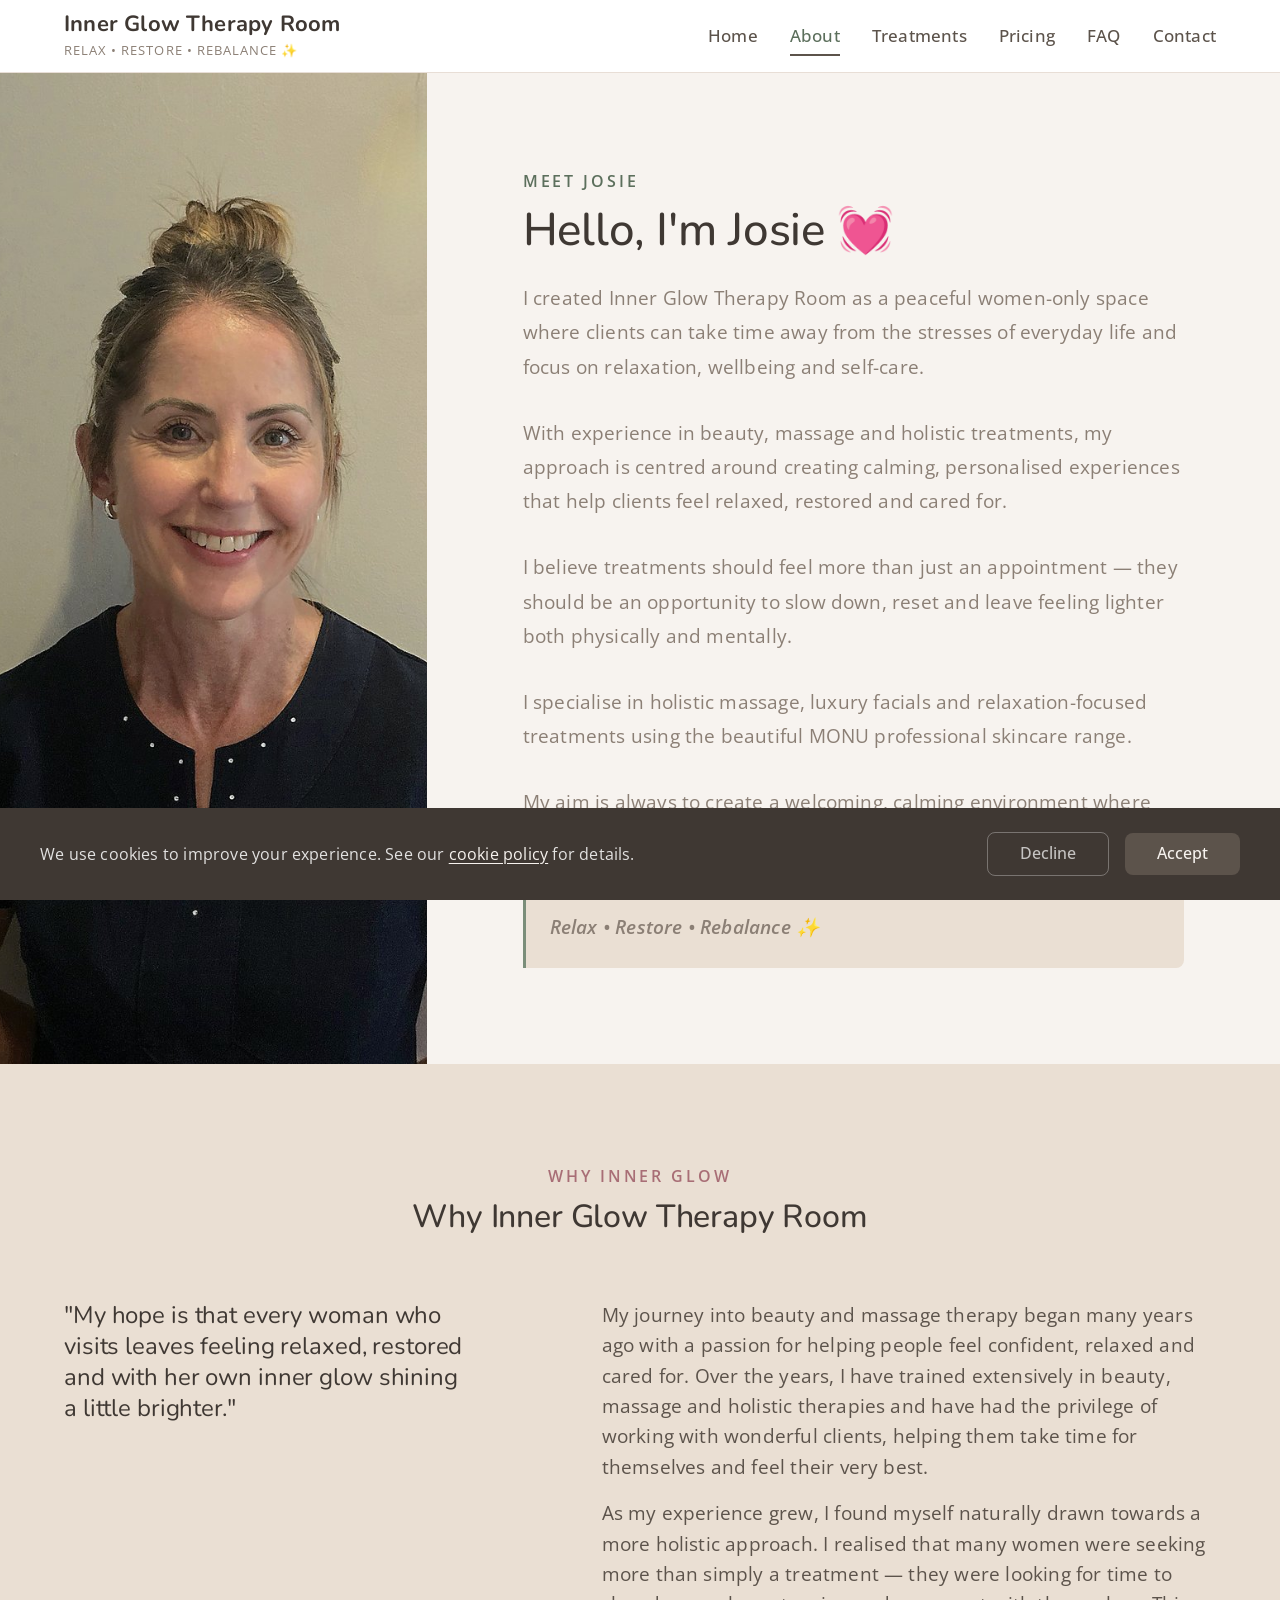
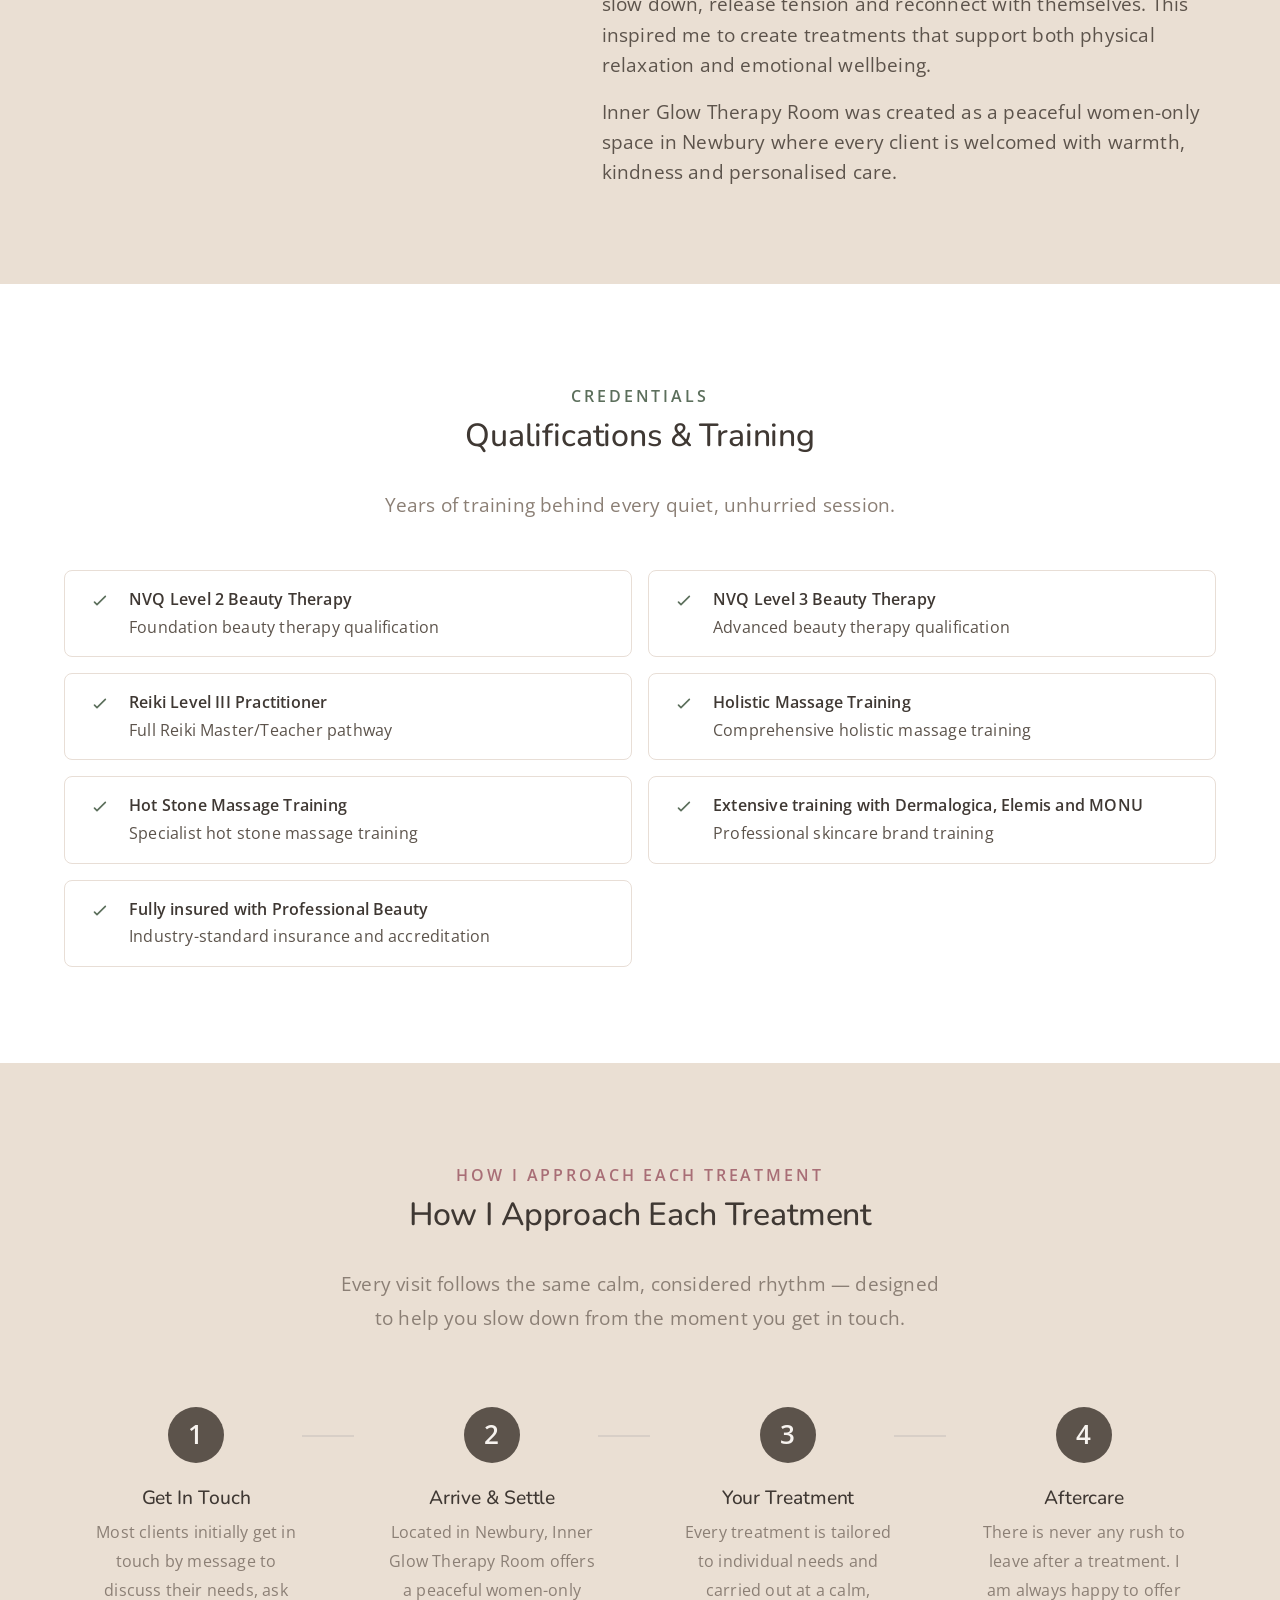
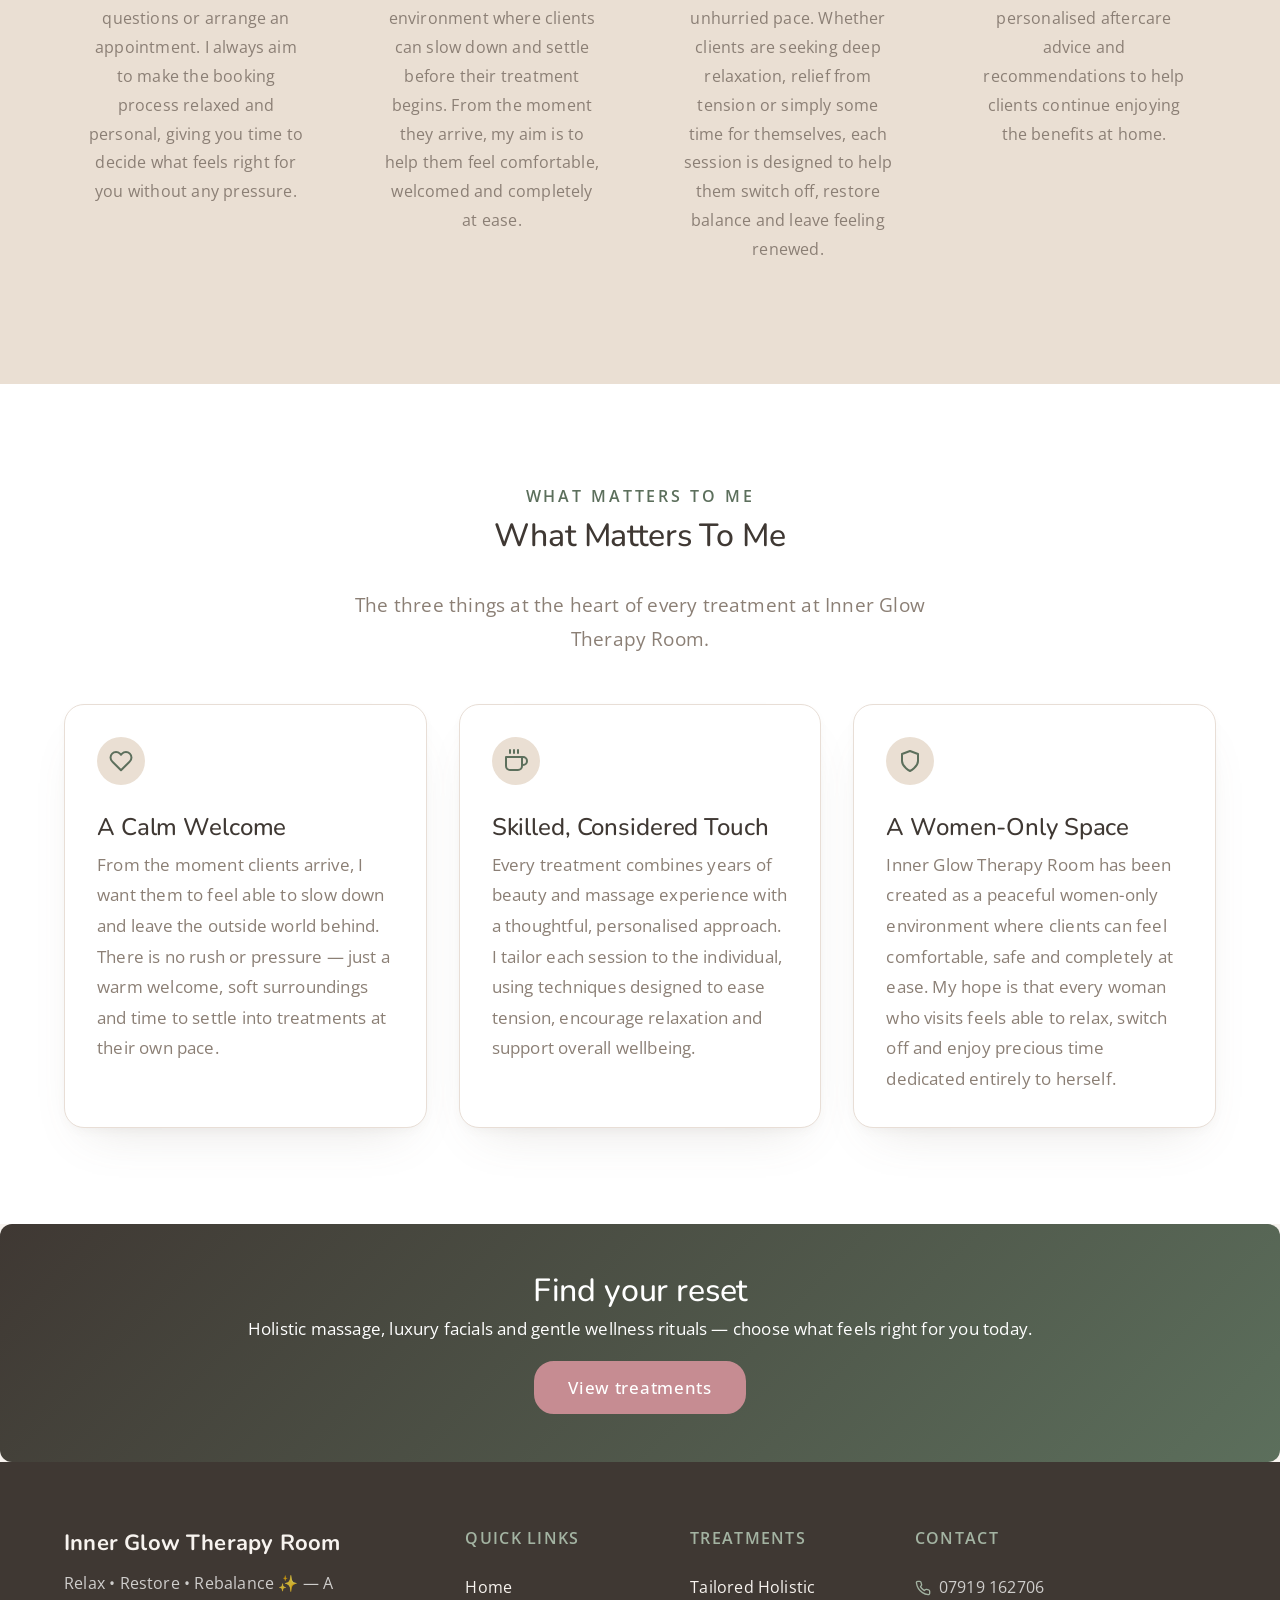
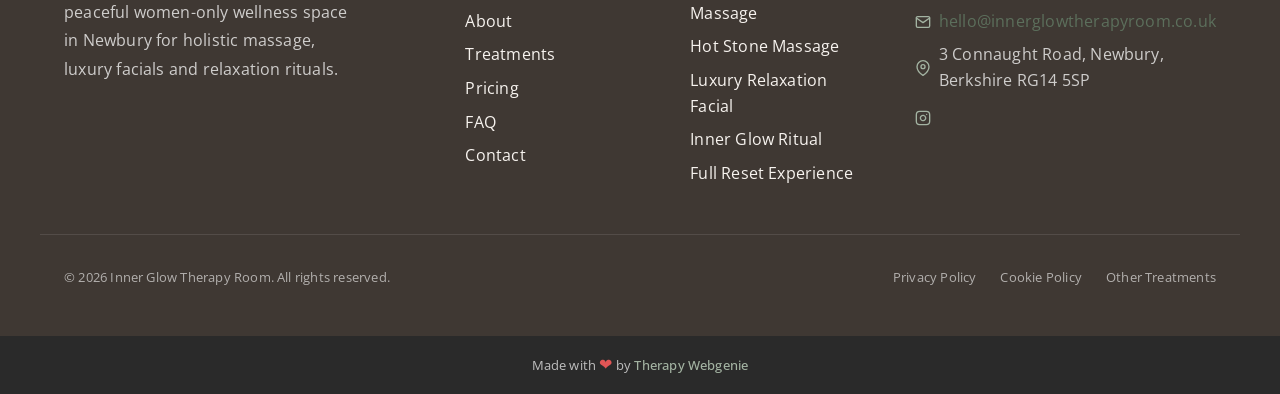
==== about.html @ 4a629b87 "Optimize SEO metadata for 6 page(s) via AI Site Editor" ====
<!DOCTYPE html>
<html lang="en">
<head>
  <meta charset="UTF-8">
  <meta name="viewport" content="width=device-width, initial-scale=1.0">
  <meta name="description" content="Meet Josie and discover how Inner Glow Therapy Room offers personalised holistic massage, luxury facials and wellness treatments in a peaceful women-only space.">
  <meta name="robots" content="max-image-preview:large">
  <meta name="author" content="Inner Glow Therapy Room">
  <title>About — Inner Glow Therapy Room, Newbury</title>
  <link rel="canonical" href="https://www.innerglowtherapyroom.co.uk/about.html">
  <meta property="og:type" content="website">
  <meta property="og:url" content="https://www.innerglowtherapyroom.co.uk/about.html">
  <meta property="og:title" content="About Inner Glow Therapy Room">
  <meta property="og:description" content="Meet Josie, founder of Inner Glow Therapy Room — a women-only wellness space in Newbury.">
  <meta property="og:image" content="https://www.innerglowtherapyroom.co.uk/images/about-portrait.jpg">
  <meta name="twitter:card" content="summary_large_image">
  <meta name="twitter:title" content="About Inner Glow Therapy Room">
  <meta name="twitter:description" content="Meet Josie, founder of Inner Glow Therapy Room — a women-only wellness space in Newbury.">
  <meta name="twitter:image" content="https://www.innerglowtherapyroom.co.uk/images/about-portrait.jpg">
  <link rel="preconnect" href="https://fonts.googleapis.com">
  <link rel="preconnect" href="https://fonts.gstatic.com" crossorigin>
  <link rel="icon" href="images/favicon.png" type="image/png" sizes="96x96">
  <link rel="apple-touch-icon" href="images/apple-touch-icon.png">
  <link rel="stylesheet" href="css/base.css?v=175">
  <link rel="stylesheet" href="css/components.css?v=175">
  <link rel="stylesheet" href="css/theme.css?v=175">
  <!-- PROFILE:schema -->
  <!-- /PROFILE:schema -->
  <script type="application/ld+json">
  {
    "@context": "https://schema.org",
    "@type": "WebPage",
    "url": "https://www.innerglowtherapyroom.co.uk/about.html",
    "primaryImageOfPage": {
      "@type": "ImageObject",
      "contentUrl": "https://www.innerglowtherapyroom.co.uk/images/about-portrait.jpg",
      "width": 896,
      "height": 1200,
      "caption": "Josie, Massage Therapist"
    },
    "mainEntity": {
      "@type": "Person",
      "name": "Josie",
      "jobTitle": "Massage Therapist",
      "image": "https://www.innerglowtherapyroom.co.uk/images/about-portrait.jpg",
      "worksFor": {
        "@type": "LocalBusiness",
        "name": "Inner Glow Therapy Room",
        "url": "https://www.innerglowtherapyroom.co.uk"
      }
    }
  }
  </script>
<!-- BEACON -->
<script>(function(){try{var u="https:\/\/editmy.site\/api\/hit\/13";var d=JSON.stringify({p:location.pathname,r:document.referrer});if(navigator.sendBeacon){navigator.sendBeacon(u,d);}else{fetch(u,{method:"POST",keepalive:true,body:d});}}catch(e){}})();</script>
<!-- /BEACON -->
</head>
<body>
  <a href="#main" class="skip-link">Skip to main content</a>
  <!-- SECTION: nav -->
  <nav class="nav" role="navigation" aria-label="Main navigation">
    <div class="container nav__inner">
      <a href="index.html" class="nav__brand">
        <!-- PROFILE:logo --><!-- /PROFILE:logo -->
        <span class="nav__name"><!-- PROFILE:site_title -->Inner Glow Therapy Room<!-- /PROFILE:site_title --></span>
        <span class="nav__title"><!-- PROFILE:site_slogan -->Relax • Restore • Rebalance ✨<!-- /PROFILE:site_slogan --></span>
      </a>
      <div class="nav__links">
        <a href="index.html" class="nav__link">Home</a>
        <a href="about.html" class="nav__link nav__link--active">About</a>
        <a href="treatments.html" class="nav__link">Treatments</a>
        <a href="pricing.html" class="nav__link">Pricing</a>
        <a href="faq.html" class="nav__link">FAQ</a>
        <a href="contact.html" class="nav__link">Contact</a>
      </div>
      <button class="nav__toggle" aria-label="Toggle menu" aria-expanded="false" aria-controls="mobile-menu">
        <span class="nav__toggle-bar"></span>
        <span class="nav__toggle-bar"></span>
        <span class="nav__toggle-bar"></span>
      </button>
    </div>
    <div class="nav__mobile" id="mobile-menu" role="menu">
      <a href="index.html" class="nav__link" role="menuitem">Home</a>
      <a href="about.html" class="nav__link nav__link--active" role="menuitem">About</a>
      <a href="treatments.html" class="nav__link" role="menuitem">Treatments</a>
      <a href="pricing.html" class="nav__link" role="menuitem">Pricing</a>
      <a href="faq.html" class="nav__link" role="menuitem">FAQ</a>
      <a href="contact.html" class="nav__link" role="menuitem">Contact</a>
    </div>
  </nav>
  <!-- /SECTION: nav -->
  <!-- Compact scroll header -->
  <div class="nav-scroll" aria-hidden="true">
    <div class="container nav-scroll__inner">
      <div class="nav-scroll__brand">
        <span class="nav-scroll__name"><!-- PROFILE:site_title -->Inner Glow Therapy Room<!-- /PROFILE:site_title --></span>
        <span class="nav-scroll__title"><!-- PROFILE:site_slogan -->Relax • Restore • Rebalance ✨<!-- /PROFILE:site_slogan --></span>
      </div>
      <div class="nav-scroll__right">
        <a href="tel:07919162706" class="nav-scroll__phone">
          <svg xmlns="http://www.w3.org/2000/svg" viewBox="0 0 24 24" fill="none" stroke="currentColor" stroke-width="2" stroke-linecap="round" stroke-linejoin="round"><path d="M22 16.92v3a2 2 0 0 1-2.18 2 19.79 19.79 0 0 1-8.63-3.07 19.5 19.5 0 0 1-6-6 19.79 19.79 0 0 1-3.07-8.67A2 2 0 0 1 4.11 2h3a2 2 0 0 1 2 1.72c.127.96.361 1.903.7 2.81a2 2 0 0 1-.45 2.11L8.09 9.91a16 16 0 0 0 6 6l1.27-1.27a2 2 0 0 1 2.11-.45c.907.339 1.85.573 2.81.7A2 2 0 0 1 22 16.92z"></path></svg>
          07919 162706
        </a>
        <a href="tel:07919162706" class="nav-scroll__phone-icon" aria-label="Call Inner Glow Therapy Room">
          <svg xmlns="http://www.w3.org/2000/svg" viewBox="0 0 24 24" fill="none" stroke="currentColor" stroke-width="2" stroke-linecap="round" stroke-linejoin="round"><path d="M22 16.92v3a2 2 0 0 1-2.18 2 19.79 19.79 0 0 1-8.63-3.07 19.5 19.5 0 0 1-6-6 19.79 19.79 0 0 1-3.07-8.67A2 2 0 0 1 4.11 2h3a2 2 0 0 1 2 1.72c.127.96.361 1.903.7 2.81a2 2 0 0 1-.45 2.11L8.09 9.91a16 16 0 0 0 6 6l1.27-1.27a2 2 0 0 1 2.11-.45c.907.339 1.85.573 2.81.7A2 2 0 0 1 22 16.92z"></path></svg>
        </a>
        <button class="nav-scroll__toggle" aria-label="Toggle menu">
          <span class="nav-scroll__toggle-bar"></span>
          <span class="nav-scroll__toggle-bar"></span>
          <span class="nav-scroll__toggle-bar"></span>
        </button>
      </div>
    </div>
  </div>
  <main id="main">
    <!-- SECTION: about-hero -->
    <section class="about-split-third">
      <div class="about-split-third__inner">
        <div class="about-split-third__image-wrap" style="background-image: url('images/about-portrait.jpg');" role="img" aria-label="Josie, founder of Inner Glow Therapy Room — Relax • Restore • Rebalance ✨">
        </div>
        <div class="about-split-third__text">
          <span class="section-label">Meet Josie</span>
          <h1>Hello, I'm Josie 💓</h1>
          <p>I created Inner Glow Therapy Room as a peaceful women-only space where clients can take time away from the stresses of everyday life and focus on relaxation, wellbeing and self-care.</p>
          <p>With experience in beauty, massage and holistic treatments, my approach is centred around creating calming, personalised experiences that help clients feel relaxed, restored and cared for.</p>
          <p>I believe treatments should feel more than just an appointment — they should be an opportunity to slow down, reset and leave feeling lighter both physically and mentally.</p>
          <p>I specialise in holistic massage, luxury facials and relaxation-focused treatments using the beautiful MONU professional skincare range.</p>
          <p>My aim is always to create a welcoming, calming environment where every client feels comfortable, relaxed and supported.</p>
          <p class="blockquote" style="font-style: italic;"><strong>Relax • Restore • Rebalance ✨</strong></p>
        </div>
      </div>
    </section>
    <!-- /SECTION: about-hero -->
    <!-- SECTION: my-journey — story-split component -->
    <section class="section section--alt">
      <div class="container">
        <div class="story-split">
          <div class="story-split__heading text-center">
            <span class="section-label">Why Inner Glow</span>
            <h2 style="margin-bottom: var(--space-3xl);">Why Inner Glow Therapy Room</h2>
          </div>
          <div class="story-split__body" style="gap: var(--space-5xl);">
            <div class="story-split__lead">
              <h3>"My hope is that every woman who visits leaves feeling relaxed, restored and with her own inner glow shining a little brighter."</h3>
            </div>
            <div class="story-split__text">
              <p>My journey into beauty and massage therapy began many years ago with a passion for helping people feel confident, relaxed and cared for. Over the years, I have trained extensively in beauty, massage and holistic therapies and have had the privilege of working with wonderful clients, helping them take time for themselves and feel their very best.</p>
              <p>As my experience grew, I found myself naturally drawn towards a more holistic approach. I realised that many women were seeking more than simply a treatment — they were looking for time to slow down, release tension and reconnect with themselves. This inspired me to create treatments that support both physical relaxation and emotional wellbeing.</p>
              <p>Inner Glow Therapy Room was created as a peaceful women-only space in Newbury where every client is welcomed with warmth, kindness and personalised care.</p>
            </div>
          </div>
        </div>
      </div>
    </section>
    <!-- /SECTION: my-journey -->
    <!-- SECTION: qualifications -->
    <section class="section">
      <div class="container">
        <div class="text-center">
          <span class="section-label">Credentials</span>
          <h2>Qualifications &amp; Training</h2>
          <p class="section-subtitle">Years of training behind every quiet, unhurried session.</p>
        </div>
        <div class="quals-list">
          <div class="quals-list__item">
            <div class="quals-list__icon">
              <svg xmlns="http://www.w3.org/2000/svg" viewBox="0 0 24 24" fill="none" stroke="currentColor" stroke-width="2" stroke-linecap="round" stroke-linejoin="round"><polyline points="22 4 12 14.01 9 11.01"></polyline></svg>
            </div>
            <div class="quals-list__text">
              <strong>NVQ Level 2 Beauty Therapy</strong>
              Foundation beauty therapy qualification
            </div>
          </div>
          <div class="quals-list__item">
            <div class="quals-list__icon">
              <svg xmlns="http://www.w3.org/2000/svg" viewBox="0 0 24 24" fill="none" stroke="currentColor" stroke-width="2" stroke-linecap="round" stroke-linejoin="round"><polyline points="22 4 12 14.01 9 11.01"></polyline></svg>
            </div>
            <div class="quals-list__text">
              <strong>NVQ Level 3 Beauty Therapy</strong>
              Advanced beauty therapy qualification
            </div>
          </div>
          <div class="quals-list__item">
            <div class="quals-list__icon">
              <svg xmlns="http://www.w3.org/2000/svg" viewBox="0 0 24 24" fill="none" stroke="currentColor" stroke-width="2" stroke-linecap="round" stroke-linejoin="round"><polyline points="22 4 12 14.01 9 11.01"></polyline></svg>
            </div>
            <div class="quals-list__text">
              <strong>Reiki Level III Practitioner</strong>
              Full Reiki Master/Teacher pathway
            </div>
          </div>
          <div class="quals-list__item">
            <div class="quals-list__icon">
              <svg xmlns="http://www.w3.org/2000/svg" viewBox="0 0 24 24" fill="none" stroke="currentColor" stroke-width="2" stroke-linecap="round" stroke-linejoin="round"><polyline points="22 4 12 14.01 9 11.01"></polyline></svg>
            </div>
            <div class="quals-list__text">
              <strong>Holistic Massage Training</strong>
              Comprehensive holistic massage training
            </div>
          </div>
          <div class="quals-list__item">
            <div class="quals-list__icon">
              <svg xmlns="http://www.w3.org/2000/svg" viewBox="0 0 24 24" fill="none" stroke="currentColor" stroke-width="2" stroke-linecap="round" stroke-linejoin="round"><polyline points="22 4 12 14.01 9 11.01"></polyline></svg>
            </div>
            <div class="quals-list__text">
              <strong>Hot Stone Massage Training</strong>
              Specialist hot stone massage training
            </div>
          </div>
          <div class="quals-list__item">
            <div class="quals-list__icon">
              <svg xmlns="http://www.w3.org/2000/svg" viewBox="0 0 24 24" fill="none" stroke="currentColor" stroke-width="2" stroke-linecap="round" stroke-linejoin="round"><polyline points="22 4 12 14.01 9 11.01"></polyline></svg>
            </div>
            <div class="quals-list__text">
              <strong>Extensive training with Dermalogica, Elemis and MONU</strong>
              Professional skincare brand training
            </div>
          </div>
          <div class="quals-list__item">
            <div class="quals-list__icon">
              <svg xmlns="http://www.w3.org/2000/svg" viewBox="0 0 24 24" fill="none" stroke="currentColor" stroke-width="2" stroke-linecap="round" stroke-linejoin="round"><polyline points="22 4 12 14.01 9 11.01"></polyline></svg>
            </div>
            <div class="quals-list__text">
              <strong>Fully insured with Professional Beauty</strong>
              Industry-standard insurance and accreditation
            </div>
          </div>
        </div>
      </div>
    </section>
    <!-- /SECTION: qualifications -->
    <!-- SECTION: approach -->
    <section class="section section--alt">
      <div class="container">
        <div class="text-center">
          <span class="section-label">How I Approach Each Treatment</span>
          <h2>How I Approach Each Treatment</h2>
          <p class="section-subtitle">Every visit follows the same calm, considered rhythm — designed to help you slow down from the moment you get in touch.</p>
        </div>
        <div class="steps steps--connected steps--4">
          <div class="step">
            <div class="step__number">1</div>
            <h3 class="step__title">Get In Touch</h3>
            <p class="step__text">Most clients initially get in touch by message to discuss their needs, ask questions or arrange an appointment. I always aim to make the booking process relaxed and personal, giving you time to decide what feels right for you without any pressure.</p>
          </div>
          <div class="step">
            <div class="step__number">2</div>
            <h3 class="step__title">Arrive &amp; Settle</h3>
            <p class="step__text">Located in Newbury, Inner Glow Therapy Room offers a peaceful women-only environment where clients can slow down and settle before their treatment begins. From the moment they arrive, my aim is to help them feel comfortable, welcomed and completely at ease.</p>
          </div>
          <div class="step">
            <div class="step__number">3</div>
            <h3 class="step__title">Your Treatment</h3>
            <p class="step__text">Every treatment is tailored to individual needs and carried out at a calm, unhurried pace. Whether clients are seeking deep relaxation, relief from tension or simply some time for themselves, each session is designed to help them switch off, restore balance and leave feeling renewed.</p>
          </div>
          <div class="step">
            <div class="step__number">4</div>
            <h3 class="step__title">Aftercare</h3>
            <p class="step__text">There is never any rush to leave after a treatment. I am always happy to offer personalised aftercare advice and recommendations to help clients continue enjoying the benefits at home.</p>
          </div>
        </div>
      </div>
    </section>
    <!-- /SECTION: approach -->
    <!-- SECTION: values -->
    <section class="section">
      <div class="container">
        <div class="text-center">
          <span class="section-label">What Matters To Me</span>
          <h2>What Matters To Me</h2>
          <p class="section-subtitle">The three things at the heart of every treatment at Inner Glow Therapy Room.</p>
        </div>
        <div class="grid grid--3">
          <div class="card">
            <div class="card__icon">
              <svg xmlns="http://www.w3.org/2000/svg" viewBox="0 0 24 24" fill="none" stroke="currentColor" stroke-width="2" stroke-linecap="round" stroke-linejoin="round"><path d="M20.84 4.61a5.5 5.5 0 0 0-7.78 0L12 5.67l-1.06-1.06a5.5 5.5 0 0 0-7.78 7.78l1.06 1.06L12 21.23l7.78-7.78 1.06-1.06a5.5 5.5 0 0 0 0-7.78z"></path></svg>
            </div>
            <h3 class="card__title">A Calm Welcome</h3>
            <p class="card__text">From the moment clients arrive, I want them to feel able to slow down and leave the outside world behind. There is no rush or pressure — just a warm welcome, soft surroundings and time to settle into treatments at their own pace.</p>
          </div>
          <div class="card">
            <div class="card__icon">
              <svg xmlns="http://www.w3.org/2000/svg" viewBox="0 0 24 24" fill="none" stroke="currentColor" stroke-width="2" stroke-linecap="round" stroke-linejoin="round"><path d="M18 8h1a4 4 0 0 1 0 8h-1"></path><path d="M2 8h16v9a4 4 0 0 1-4 4H6a4 4 0 0 1-4-4V8z"></path><line x1="6" y1="1" x2="6" y2="4"></line><line x1="10" y1="1" x2="10" y2="4"></line><line x1="14" y1="1" x2="14" y2="4"></line></svg>
            </div>
            <h3 class="card__title">Skilled, Considered Touch</h3>
            <p class="card__text">Every treatment combines years of beauty and massage experience with a thoughtful, personalised approach. I tailor each session to the individual, using techniques designed to ease tension, encourage relaxation and support overall wellbeing.</p>
          </div>
          <div class="card">
            <div class="card__icon">
              <svg xmlns="http://www.w3.org/2000/svg" viewBox="0 0 24 24" fill="none" stroke="currentColor" stroke-width="2" stroke-linecap="round" stroke-linejoin="round"><path d="M12 22s8-4 8-10V5l-8-3-8 3v7c0 6 8 10 8 10z"></path></svg>
            </div>
            <h3 class="card__title">A Women-Only Space</h3>
            <p class="card__text">Inner Glow Therapy Room has been created as a peaceful women-only environment where clients can feel comfortable, safe and completely at ease. My hope is that every woman who visits feels able to relax, switch off and enjoy precious time dedicated entirely to herself.</p>
          </div>
        </div>
      </div>
    </section>
    <!-- /SECTION: values -->
    <!-- SECTION: cta -->
    <section class="section section--alt cta-inline cta-inline--dark">
      <div class="container text-center">
        <h2>Find your reset</h2>
        <p>Holistic massage, luxury facials and gentle wellness rituals — choose what feels right for you today.</p>
        <a href="treatments.html" class="btn btn--accent">View treatments</a>
      </div>
    </section>
    <!-- /SECTION: cta -->
  </main>
  <!-- SECTION: footer -->
  <footer class="footer">
    <div class="container footer__inner">
      <div class="footer__brand">
        <p class="footer__brand-name">Inner Glow Therapy Room</p>
        <p class="footer__brand-text">Relax • Restore • Rebalance ✨ — A peaceful women-only wellness space in Newbury for holistic massage, luxury facials and relaxation rituals.</p>
      </div>
      <div class="footer__col">
        <p class="footer__heading">Quick Links</p>
        <div class="footer__links">
          <a href="index.html" class="footer__link">Home</a>
          <a href="about.html" class="footer__link">About</a>
          <a href="treatments.html" class="footer__link">Treatments</a>
          <a href="pricing.html" class="footer__link">Pricing</a>
          <a href="faq.html" class="footer__link">FAQ</a>
          <a href="contact.html" class="footer__link">Contact</a>
        </div>
      </div>
      <div class="footer__col">
        <p class="footer__heading">Treatments</p>
        <div class="footer__links">
          <a href="treatments.html#service-massage" class="footer__link">Tailored Holistic Massage</a>
          <a href="treatments.html#service-massage" class="footer__link">Hot Stone Massage</a>
          <a href="treatments.html#service-facials" class="footer__link">Luxury Relaxation Facial</a>
          <a href="treatments.html#service-wellness" class="footer__link">Inner Glow Ritual</a>
          <a href="treatments.html#service-wellness" class="footer__link">Full Reset Experience</a>
        </div>
      </div>
      <div class="footer__col">
        <p class="footer__heading">Contact</p>
        <div class="footer__contact-item">
          <svg xmlns="http://www.w3.org/2000/svg" viewBox="0 0 24 24" fill="none" stroke="currentColor" stroke-width="2" stroke-linecap="round" stroke-linejoin="round"><path d="M22 16.92v3a2 2 0 0 1-2.18 2 19.79 19.79 0 0 1-8.63-3.07 19.5 19.5 0 0 1-6-6 19.79 19.79 0 0 1-3.07-8.67A2 2 0 0 1 4.11 2h3a2 2 0 0 1 2 1.72 12.84 12.84 0 0 0 .7 2.81 2 2 0 0 1-.45 2.11L8.09 9.91a16 16 0 0 0 6 6l1.27-1.27a2 2 0 0 1 2.11-.45 12.84 12.84 0 0 0 2.81.7A2 2 0 0 1 22 16.92z"></path></svg>
          <span>07919 162706</span>
        </div>
        <div class="footer__contact-item">
          <svg xmlns="http://www.w3.org/2000/svg" viewBox="0 0 24 24" fill="none" stroke="currentColor" stroke-width="2" stroke-linecap="round" stroke-linejoin="round"><path d="M4 4h16c1.1 0 2 .9 2 2v12c0 1.1-.9 2-2 2H4c-1.1 0-2-.9-2-2V6c0-1.1.9-2 2-2z"></path><polyline points="22,6 12,13 2,6"></polyline></svg>
          <a href="mailto:hello@innerglowtherapyroom.co.uk">hello@innerglowtherapyroom.co.uk</a>
        </div>
        <div class="footer__contact-item">
          <svg xmlns="http://www.w3.org/2000/svg" viewBox="0 0 24 24" fill="none" stroke="currentColor" stroke-width="2" stroke-linecap="round" stroke-linejoin="round"><path d="M21 10c0 7-9 13-9 13s-9-6-9-13a9 9 0 0 1 18 0z"></path><circle cx="12" cy="10" r="3"></circle></svg>
          <span>3 Connaught Road, Newbury, Berkshire RG14 5SP</span>
        </div>
        <div class="footer__contact-item" style="margin-top: var(--space-md);">
          <a href="https://www.instagram.com/innerglowtherapyroom" target="_blank" rel="noopener" aria-label="Inner Glow Therapy Room on Instagram" style="display:inline-flex;">
            <svg xmlns="http://www.w3.org/2000/svg" width="22" height="22" viewBox="0 0 24 24" fill="none" stroke="currentColor" stroke-width="2" stroke-linecap="round" stroke-linejoin="round"><rect x="2" y="2" width="20" height="20" rx="5" ry="5"></rect><path d="M16 11.37A4 4 0 1 1 12.63 8 4 4 0 0 1 16 11.37z"></path><line x1="17.5" y1="6.5" x2="17.51" y2="6.5"></line></svg>
          </a>
        </div>
      </div>
    </div>
    <div class="container footer__bottom">
      <p class="footer__copyright">&copy; <script>document.write(new Date().getFullYear())</script> Inner Glow Therapy Room. All rights reserved.</p>
      <div class="footer__legal">
        <a href="privacy.html">Privacy Policy</a>
        <a href="cookies-policy.html">Cookie Policy</a>
        <a href="other-treatments.html">Other Treatments</a>
      </div>
    </div>
  </footer>
  <!-- /SECTION: footer -->
  <div class="site-credit">
    <p>Made with <span class="site-credit__heart" aria-label="love">&#10084;</span> by <a href="https://www.therapywebgenie.com" target="_blank" rel="noopener">Therapy Webgenie</a></p>
  </div>
  <div class="cookie-banner" role="dialog" aria-label="Cookie consent">
    <div class="cookie-banner__inner">
      <p class="cookie-banner__text">We use cookies to improve your experience. See our <a href="cookies-policy.html">cookie policy</a> for details.</p>
      <div class="cookie-banner__buttons"><button class="cookie-banner__accept">Accept</button><button class="cookie-banner__decline">Decline</button></div>
    </div>
  </div>
  <button class="back-to-top" aria-label="Back to top">
    <svg xmlns="http://www.w3.org/2000/svg" viewBox="0 0 24 24" fill="none" stroke="currentColor" stroke-width="2" stroke-linecap="round" stroke-linejoin="round"><polyline points="18 15 12 9 6 15"></polyline></svg>
  </button>
  <script src="js/main.js"></script>
</body>
</html>
---- css/base.css ----
/* =============================================
   BASE STYLES
   Reset, Custom Properties, Typography, Layout
   Theme colours & fonts are in theme.css
   ============================================= */

/* --- Custom Properties (non-theme) --- */
:root {
  --text-xs: 0.8125rem;
  --text-sm: 1rem;
  --text-base: 1.0625rem;
  --text-md: 1.1875rem;
  --text-lg: 1.375rem;
  --text-xl: 1.625rem;
  --text-2xl: 2rem;
  --text-3xl: 2.375rem;
  --text-4xl: 3rem;

  /* Heading sizes (overridable per font pairing in theme.css) */
  --text-h1: var(--text-3xl);          /* mobile: 38px */
  --text-h1-desktop: var(--text-4xl);  /* desktop: 48px */
  --text-h2: var(--text-2xl);          /* mobile: 32px */
  --text-h2-desktop: var(--text-3xl);  /* desktop: 38px */
  --text-h3: var(--text-xl);           /* mobile: 26px */
  --text-h3-desktop: 1.75rem;          /* desktop: 28px */

  --font-weight-normal: 400;
  --font-weight-medium: 500;
  --font-weight-semibold: 600;
  --font-weight-bold: 700;

  --line-height-tight: 1.2;
  --line-height-normal: 1.6;
  --line-height-relaxed: 1.8;

  /* Spacing */
  --space-xs: 0.25rem;
  --space-sm: 0.5rem;
  --space-md: 1rem;
  --space-lg: 1.5rem;
  --space-xl: 2rem;
  --space-2xl: 3rem;
  --space-3xl: 4rem;
  --space-4xl: 6rem;
  --space-5xl: 8rem;

  /* Layout */
  --container-max: 1200px;
  --container-narrow: 800px;
  --container-wide: 1400px;

  /* Border Radius */
  --radius-sm: 4px;
  --radius-md: 8px;
  --radius-lg: 12px;
  --radius-xl: 20px;
  --radius-full: 9999px;

  /* Shadows */
  --shadow-sm: 0 1px 3px rgba(0, 0, 0, 0.06);
  --shadow-md: 0 4px 12px rgba(0, 0, 0, 0.08);
  --shadow-lg: 0 8px 30px rgba(0, 0, 0, 0.1);
  --shadow-xl: 0 12px 40px rgba(0, 0, 0, 0.12);

  /* Transitions */
  --transition-fast: 150ms ease;
  --transition-base: 250ms ease;
  --transition-normal: 300ms ease;
  --transition-slow: 400ms ease;

  /* === v1.5 Aesthetic dials ===
     Per-site theme.css overrides these to flip a site's visual aesthetic
     (sharp / soft / brutalist / luxe / editorial). Defaults preserve the
     current "soft modern" look so existing sites are unchanged.
     Pills always read --aesthetic-radius-pill (fixed 999px) so they
     stay pill-shaped regardless of the dial. */
  --aesthetic-radius:        14px;
  --aesthetic-radius-pill:   999px;
  --aesthetic-shadow-card:   0 1px 3px rgba(0, 0, 0, 0.04), 0 4px 16px rgba(0, 0, 0, 0.06);
  --aesthetic-border-width:  1px;
}

/* --- Reset --- */
*,
*::before,
*::after {
  box-sizing: border-box;
  margin: 0;
  padding: 0;
}

html {
  font-size: 100%;
  scroll-behavior: smooth;
  -webkit-text-size-adjust: 100%;
}

body {
  font-family: var(--font-body);
  font-size: var(--text-md);
  font-weight: var(--font-weight-normal);
  line-height: var(--line-height-normal);
  color: var(--color-text);
  background-color: var(--color-bg);
  -webkit-font-smoothing: antialiased;
  -moz-osx-font-smoothing: grayscale;
}

img,
picture,
video {
  display: block;
  max-width: 100%;
  height: auto;
}

svg {
  display: block;
}

input,
button,
textarea,
select {
  font: inherit;
  color: inherit;
}

button {
  cursor: pointer;
  border: none;
  background: none;
}

a {
  color: inherit;
  text-decoration: none;
}

ul,
ol {
  list-style: none;
}

h1, h2, h3, h4, h5, h6 {
  font-family: var(--font-heading);
  color: var(--color-text-heading);
  line-height: var(--line-height-tight);
  font-weight: var(--font-weight-bold);
  margin-bottom: var(--space-md);
}

/* --- Typography --- */
h1 {
  font-size: var(--text-h1);
}

h2 {
  font-size: var(--text-h2);
  margin-bottom: var(--space-xl);
}

h3 {
  font-size: var(--text-h3);
}

h4 {
  font-size: var(--text-lg);
}

h5 {
  font-size: var(--text-md);
}

h6 {
  font-size: var(--text-base);
}

p {
  margin-bottom: var(--space-md);
}

p:last-child:not(.section-subtitle) {
  margin-bottom: 0;
}

strong {
  font-weight: var(--font-weight-semibold);
}

/* --- Layout Utilities --- */
.container {
  width: 100%;
  max-width: var(--container-max);
  margin-left: auto;
  margin-right: auto;
  padding-left: var(--space-lg);
  padding-right: var(--space-lg);
}

.container--narrow {
  max-width: var(--container-narrow);
}

.section {
  padding-top: var(--space-3xl);
  padding-bottom: var(--space-3xl);
}

.section--alt {
  background-color: var(--color-bg-alt);
}

/* Icons inside alt sections: swap bg-alt → surface so they remain visible */
.section--alt .card__icon,
.section--alt .icon-box__icon,
.section--alt .contact-info__icon,
.section--alt .service-detail__icon {
  background-color: var(--color-surface);
}

.section--dark {
  background-color: var(--color-bg-dark);
  color: var(--color-text-inverse);
}

.section--dark h2,
.section--dark h3,
.section--dark h4 {
  color: var(--color-text-inverse);
}

/* Grid */
.grid {
  display: grid;
  gap: var(--space-xl);
}

.grid--2 {
  grid-template-columns: 1fr;
}

.grid--3 {
  grid-template-columns: 1fr;
}

/* --- Buttons --- */
.btn {
  display: inline-flex;
  align-items: center;
  justify-content: center;
  gap: var(--space-sm);
  padding: var(--space-md) var(--space-xl);
  font-family: var(--font-body);
  font-size: var(--text-base);
  font-weight: var(--font-weight-medium);
  line-height: 1;
  border-radius: var(--aesthetic-radius);
  transition: all var(--transition-base);
  text-decoration: none;
  border: calc(var(--aesthetic-border-width) + 1px) solid transparent;
  white-space: nowrap;
}

.btn svg {
  width: 1em;
  height: 1em;
  flex-shrink: 0;
}

.btn--primary {
  background-color: var(--color-primary);
  color: var(--color-text-inverse);
  border-color: var(--color-primary);
}

.btn--primary:hover {
  background-color: var(--color-primary-dark);
  border-color: var(--color-primary-dark);
}

.btn--secondary {
  background-color: transparent;
  color: var(--color-primary);
  border-color: var(--color-primary);
}

.btn--secondary:hover {
  background-color: var(--color-primary);
  color: var(--color-text-inverse);
}

.btn--accent {
  background-color: var(--color-secondary);
  color: var(--color-text-inverse);
  border-color: var(--color-secondary);
}

.btn--accent:hover {
  background-color: var(--color-secondary-dark);
  border-color: var(--color-secondary-dark);
}

.btn--block {
  width: 100%;
}

/* --- Links --- */
.link {
  color: var(--color-primary);
  text-decoration: underline;
  text-underline-offset: 3px;
  transition: color var(--transition-fast);
}

.link:hover {
  color: var(--color-primary-dark);
}

/* --- Text Utilities --- */
.text-center {
  text-align: center;
}

.text-center h2 {
  margin-bottom: var(--space-xl);
}

.text-balance {
  text-wrap: balance;
}

.section-subtitle {
  font-size: var(--text-md);
  color: var(--color-text-light);
  max-width: 600px;
  margin-bottom: var(--space-2xl);
  line-height: var(--line-height-relaxed);
}

.text-center .section-subtitle {
  margin-left: auto;
  margin-right: auto;
}

.section-footer {
  margin-top: var(--space-2xl);
}

.section-label {
  display: inline-block;
  font-family: var(--font-body);
  font-size: var(--text-sm);
  font-weight: var(--font-weight-semibold);
  text-transform: uppercase;
  letter-spacing: 0.1em;
  color: var(--color-secondary-dark);
  margin-bottom: var(--space-sm);
}
/* v1.4 — pill variant: dark-navy bg, white text, compact (matches hero label) */
.section-label--pill {
  background-color: var(--color-secondary);
  color: var(--color-text-inverse);
  font-size: 0.65rem;
  font-weight: 700;
  letter-spacing: 0.12em;
  padding: 5px 13px;
  border-radius: 5px;
  margin-bottom: 14px;
}
.section-label--pill-accent { background-color: var(--color-accent); color: var(--color-text-inverse); }
.section-label--pill-primary { background-color: var(--color-primary); color: var(--color-text-inverse); }

/* --- Responsive Typography --- */
@media (min-width: 768px) {
  h1 {
    font-size: var(--text-h1-desktop);
  }

  h2 {
    font-size: var(--text-h2-desktop);
  }

  h3 {
    font-size: var(--text-h3-desktop);
  }

  .section {
    padding-top: var(--space-4xl);
    padding-bottom: var(--space-4xl);
  }
}

/* --- Responsive Grid --- */
@media (min-width: 768px) {
  .grid--2 {
    grid-template-columns: repeat(2, 1fr);
  }

  .grid--3 {
    grid-template-columns: repeat(2, 1fr);
  }
}

@media (min-width: 1024px) {
  .grid--3 {
    grid-template-columns: repeat(3, 1fr);
  }
}

/* --- Screen Reader Only --- */
.sr-only {
  position: absolute;
  width: 1px;
  height: 1px;
  padding: 0;
  margin: -1px;
  overflow: hidden;
  clip: rect(0, 0, 0, 0);
  white-space: nowrap;
  border-width: 0;
}
---- css/components.css ----
/* =============================================
   COMPONENT STYLES
   Nav, Hero, Cards, Testimonials, Forms, Footer
   ============================================= */

/* --- Skip Link --- */
.skip-link {
  position: absolute;
  top: -100%;
  left: var(--space-md);
  padding: var(--space-sm) var(--space-md);
  background: var(--color-primary);
  color: var(--color-text-inverse);
  border-radius: var(--radius-md);
  z-index: 1000;
  font-size: var(--text-sm);
}

.skip-link:focus {
  top: var(--space-sm);
}

/* =============================================
   NAVIGATION
   ============================================= */
.nav {
  position: relative;
  z-index: 100;
  background-color: var(--color-surface);
  border-bottom: 1px solid var(--color-border-light);
  transition: box-shadow var(--transition-base);
}

.nav--scrolled {
  box-shadow: var(--shadow-md);
}

.nav__inner {
  display: flex;
  align-items: center;
  justify-content: space-between;
  height: 72px;
  position: relative;
  z-index: 2;
}

.nav__brand {
  display: flex;
  flex-direction: column;
  gap: 2px;
}

.nav__logo {
  max-height: 70px;
  width: auto;
  object-fit: contain;
}

/* Logo beside title — add .nav__brand--inline to .nav__brand */
.nav__brand--inline {
  flex-direction: row;
  align-items: center;
  gap: var(--space-sm);
}

.nav__brand--inline .nav__brand-text {
  display: flex;
  flex-direction: column;
  gap: 2px;
}

.nav__name {
  font-family: var(--font-heading);
  font-size: var(--text-lg);
  font-weight: var(--font-weight-bold);
  color: var(--color-text-heading);
  line-height: 1.2;
}

.nav__title {
  font-size: var(--text-xs);
  color: var(--color-text-light);
  text-transform: uppercase;
  letter-spacing: 0.08em;
}

.nav__links {
  display: none;
  gap: var(--space-xl);
  align-items: center;
}

.nav__link {
  font-size: var(--text-base);
  font-weight: var(--font-weight-medium);
  color: var(--color-text);
  transition: color var(--transition-fast);
  position: relative;
  padding: var(--space-xs) 0;
  white-space: nowrap;
}

.nav__link::after {
  content: '';
  position: absolute;
  bottom: -2px;
  left: 0;
  width: 0;
  height: 2px;
  background-color: var(--color-primary);
  transition: width var(--transition-base);
}

.nav__link:hover,
.nav__link--active {
  color: var(--color-primary);
}

.nav__link:hover::after,
.nav__link--active::after {
  width: 100%;
}

.nav__cta {
  font-size: var(--text-sm);
  padding: var(--space-sm) var(--space-lg);
  font-weight: 600;
}

/* Mobile Menu Toggle */
.nav__toggle {
  display: flex;
  flex-direction: column;
  gap: 5px;
  padding: var(--space-sm);
  z-index: 110;
}

.nav__toggle-bar {
  display: block;
  width: 24px;
  height: 2px;
  background-color: var(--color-text);
  border-radius: 2px;
  transition: all var(--transition-base);
  transform-origin: center;
}

.nav__toggle--open .nav__toggle-bar {
  background-color: var(--color-text-heading) !important;
}

.nav__toggle--open .nav__toggle-bar:nth-child(1) {
  transform: translateY(7px) rotate(45deg);
}

.nav__toggle--open .nav__toggle-bar:nth-child(2) {
  opacity: 0;
}

.nav__toggle--open .nav__toggle-bar:nth-child(3) {
  transform: translateY(-7px) rotate(-45deg);
}

/* Mobile Menu Overlay — slide in from right, full viewport coverage */
.nav__mobile {
  display: flex;
  position: fixed;
  inset: 0;
  background-color: var(--color-surface);
  z-index: 1;
  padding: calc(72px + var(--space-xl)) var(--space-lg) var(--space-xl);
  flex-direction: column;
  gap: var(--space-lg);
  overflow-y: auto;
  transform: translateX(100%);
  opacity: 0;
  visibility: hidden;
  transition: transform 0.35s cubic-bezier(0.4, 0, 0.2, 1),
              opacity 0.35s ease,
              visibility 0.35s;
}

/* When opened from the compact scroll header */
.nav__mobile--from-scroll {
  padding-top: calc(56px + var(--space-sm));
  z-index: 201;
}

.nav__mobile--open {
  transform: translateX(0);
  opacity: 1;
  visibility: visible;
}

.nav__mobile .nav__link,
.nav__mobile .btn {
  opacity: 0;
  transform: translateX(20px);
  transition: opacity 0.3s ease, transform 0.3s ease;
}

.nav__mobile--open .nav__link,
.nav__mobile--open .btn {
  opacity: 1;
  transform: translateX(0);
}

.nav__mobile--open > *:nth-child(1) { transition-delay: 0.05s; }
.nav__mobile--open > *:nth-child(2) { transition-delay: 0.1s; }
.nav__mobile--open > *:nth-child(3) { transition-delay: 0.15s; }
.nav__mobile--open > *:nth-child(4) { transition-delay: 0.2s; }
.nav__mobile--open > *:nth-child(5) { transition-delay: 0.25s; }
.nav__mobile--open > *:nth-child(6) { transition-delay: 0.3s; }
.nav__mobile--open > *:nth-child(7) { transition-delay: 0.35s; }

.nav__mobile .nav__link {
  font-size: var(--text-lg);
  padding: var(--space-sm) 0;
  border-bottom: 1px solid var(--color-border-light);
}

.nav__mobile .nav__link::after {
  display: none;
}

.nav__mobile .btn {
  margin-top: var(--space-md);
  text-align: center;
}

/* Two CTA buttons side by side in mobile menu */
.nav__mobile-ctas {
  display: flex;
  gap: var(--space-sm);
  margin-top: var(--space-md);
}

.nav__mobile-ctas .btn {
  flex: 1;
  text-align: center;
  margin-top: 0;
  padding: var(--space-sm);
}

/* WhatsApp button */
.btn--whatsapp {
  background-color: #2d7d52;
  border-color: #2d7d52;
  color: #ffffff;
}

.btn--whatsapp:hover {
  background-color: #246642;
  border-color: #246642;
  color: #ffffff;
}

@media (min-width: 1100px) {
  .nav__links {
    display: flex;
  }

  .nav__toggle {
    display: none;
  }
}

/* --- Nav Dropdowns (Desktop) --- */
.nav__dropdown {
  position: relative;
}

.nav__link--has-children {
  display: inline-flex;
  align-items: center;
  gap: 4px;
  background: none;
  border: none;
  cursor: pointer;
  font-family: inherit;
  font-size: inherit;
  font-weight: inherit;
  color: inherit;
  padding: 0;
}

.nav__chevron {
  width: 12px;
  height: 12px;
  transition: transform var(--transition-fast);
  flex-shrink: 0;
}

.nav__dropdown:hover .nav__chevron,
.nav__link--has-children[aria-expanded="true"] ~ .nav__dropdown-menu + .nav__chevron,
.nav__link--has-children[aria-expanded="true"] .nav__chevron {
  transform: rotate(180deg);
}

.nav__dropdown-trigger {
  display: inline-flex;
  align-items: center;
  gap: 4px;
  background: none;
  border: none;
  cursor: pointer;
  font-family: inherit;
  font-size: inherit;
  font-weight: inherit;
  color: inherit;
  padding: 0;
}

.nav__dropdown-trigger .nav__chevron {
  width: 12px;
  height: 12px;
  transition: transform var(--transition-fast);
  flex-shrink: 0;
}

.nav__dropdown:hover .nav__dropdown-trigger .nav__chevron {
  transform: rotate(180deg);
}

.nav__dropdown-menu {
  position: absolute;
  top: 100%;
  left: 50%;
  transform: translateX(-50%);
  min-width: 240px;
  background: var(--color-surface);
  border: 1px solid var(--color-border-light);
  border-radius: var(--radius-md, 8px);
  box-shadow: var(--shadow-lg);
  padding: var(--space-sm) 0;
  opacity: 0;
  visibility: hidden;
  transition: opacity var(--transition-fast), visibility var(--transition-fast);
  z-index: 110;
  margin-top: var(--space-xs);
}

.nav__dropdown:hover .nav__dropdown-menu {
  opacity: 1;
  visibility: visible;
}

.nav__dropdown-link,
.nav__dropdown-menu .nav__link--child {
  display: block;
  padding: var(--space-sm) var(--space-lg);
  font-size: var(--text-sm);
  color: var(--color-text);
  transition: background var(--transition-fast), color var(--transition-fast);
  white-space: nowrap;
  text-decoration: none;
}

.nav__dropdown-link:hover,
.nav__dropdown-menu .nav__link--child:hover {
  background: var(--color-bg);
  color: var(--color-primary);
}

.nav__dropdown-link--active {
  color: var(--color-primary);
  font-weight: 600;
}

/* --- Nav Mobile Sub-menus (Accordion) --- */
.nav__mobile-group {
  display: flex;
  flex-direction: column;
}

.nav__mobile-parent {
  display: flex;
  align-items: center;
  justify-content: space-between;
}

.nav__mobile-parent > .nav__link {
  flex: 1;
  cursor: default;
}

.nav__mobile-expand {
  padding: var(--space-sm);
  background: none;
  border: none;
  cursor: pointer;
  color: var(--color-text-light);
  transition: transform var(--transition-fast);
  display: flex;
  align-items: center;
}

.nav__mobile-expand[aria-expanded="true"] .nav__chevron {
  transform: rotate(180deg);
}

.nav__mobile-children {
  display: flex;
  flex-direction: column;
  padding-left: var(--space-lg);
}

.nav__mobile-children[hidden] {
  display: none;
}

.nav__link--child {
  font-size: var(--text-base);
  color: var(--color-text-light);
  padding: var(--space-xs) 0;
  border-bottom: 1px solid var(--color-border-light);
}

.nav__link--child:hover {
  color: var(--color-primary);
}

.nav__link--child::after {
  display: none;
}

/* =============================================
   NAVIGATION: TWO-TIER VARIANT
   Top bar (brand + contact info) + bottom bar (nav links)
   ============================================= */
.nav--two-tier {
  position: relative;
  z-index: 100;
  background-color: var(--color-surface);
  border-bottom: 1px solid var(--color-border-light);
  transition: box-shadow var(--transition-base);
  padding: 20px 0;
}

.nav--two-tier.nav--scrolled {
  box-shadow: var(--shadow-md);
}

/* --- Top bar: brand left, contact info right --- */
.nav__top {
  display: flex;
  align-items: center;
  justify-content: space-between;
  padding-top: 20px;
  padding-bottom: var(--space-sm);
}

.nav__contact {
  display: none;
  align-items: center;
  gap: var(--space-xl);
}

.nav__contact-item {
  display: flex;
  align-items: center;
  gap: var(--space-xs);
  font-size: var(--text-sm);
  color: var(--color-text-light);
  white-space: nowrap;
}

.nav__contact-item svg {
  width: 16px;
  height: 16px;
  flex-shrink: 0;
  color: var(--color-primary);
}

.nav__contact-item a {
  color: var(--color-text-light);
  font-weight: var(--font-weight-medium);
}

.nav__contact-item a:hover {
  color: var(--color-primary);
}

/* --- Bottom bar: nav links + CTA --- */
.nav__bottom {
  display: flex;
  align-items: center;
  justify-content: space-between;
  border-top: 1px solid var(--color-border-light);
  padding-top: var(--space-sm);
  padding-bottom: 20px;
}

.nav--two-tier .nav__links {
  display: none;
  gap: var(--space-lg);
  align-items: center;
  width: 100%;
}

.nav--two-tier .nav__cta {
  margin-left: auto;
}

.nav--two-tier .nav__link {
  font-size: var(--text-base);
}

/* Mobile: hamburger in top bar, not bottom */
.nav--two-tier .nav__toggle {
  display: flex;
  flex-direction: column;
  gap: 5px;
  padding: var(--space-sm);
  z-index: 110;
}

/* Two-tier mobile: hide bottom bar border, show only toggle */
.nav--two-tier .nav__bottom {
  border-top: none;
  padding: 0;
  position: absolute;
  right: var(--space-lg);
  top: var(--space-lg);
}

@media (min-width: 1100px) {
  .nav--two-tier .nav__bottom {
    position: static;
    border-top: 1px solid var(--color-border-light);
    padding-top: var(--space-sm);
    padding-bottom: var(--space-sm);
  }
}

.nav__top {
  position: relative;
}

/* Desktop breakpoint */
@media (min-width: 900px) {
  .nav__contact {
    display: flex;
  }
}

@media (min-width: 1100px) {
  .nav--two-tier .nav__links {
    display: flex;
  }

  .nav--two-tier .nav__toggle {
    display: none;
  }
}

/* Mobile menu for two-tier: needs more padding-top than single-tier nav */
.nav--two-tier .nav__mobile {
  top: 0;
  padding-top: 90px;
}

/* Contact info inside mobile menu */
.nav__mobile-contact {
  display: flex;
  flex-direction: column;
  gap: var(--space-sm);
  padding-top: var(--space-md);
  margin-top: var(--space-md);
  border-top: 1px solid var(--color-border-light);
}

.nav__mobile-contact .nav__contact-item {
  display: flex;
  font-size: var(--text-base);
}

/* Force readable dark colour on white overlay — overrides nav__contact-item a light colour */
.nav__mobile .nav__mobile-contact a,
.nav__mobile .nav__mobile-contact .nav__contact-item {
  color: var(--color-text);
}

@media (min-width: 900px) {
  .nav__mobile-contact {
    display: none;
  }
}

/* =============================================
   SCROLL-AWARE COMPACT HEADER
   Hidden by default. Slides in when user scrolls up
   after passing the main header. Shows brand + phone + hamburger.
   ============================================= */
.nav-scroll {
  position: fixed;
  top: 0;
  left: 0;
  right: 0;
  z-index: 200;
  background-color: var(--color-surface);
  border-bottom: 1px solid var(--color-border-light);
  box-shadow: var(--shadow-md);
  transform: translateY(-100%);
  opacity: 0;
  transition: transform 0.3s ease, opacity 0.3s ease;
  pointer-events: none;
}

.nav-scroll--visible {
  transform: translateY(0);
  opacity: 1;
  pointer-events: auto;
}

.nav-scroll__inner {
  display: flex;
  align-items: center;
  justify-content: space-between;
  height: 56px;
}

.nav-scroll__brand {
  display: flex;
  flex-direction: row;
  align-items: center;
  gap: var(--space-sm);
  min-width: 0;
}

.nav-scroll__brand-text {
  display: flex;
  flex-direction: column;
  gap: 2px;
  min-width: 0;
}

.nav-scroll__logo {
  height: 40px;
  width: auto;
  flex-shrink: 0;
  object-fit: contain;
}

.nav-scroll__name {
  font-family: var(--font-heading);
  font-size: var(--text-base);
  font-weight: var(--font-weight-bold);
  color: var(--color-text-heading);
  line-height: 1.2;
  white-space: nowrap;
  overflow: hidden;
  text-overflow: ellipsis;
}

.nav-scroll__title {
  font-size: 11px;
  color: var(--color-text-light);
  text-transform: uppercase;
  letter-spacing: 0.08em;
  line-height: 1.2;
}

.nav-scroll__right {
  display: flex;
  align-items: center;
  gap: var(--space-lg);
}

.nav-scroll__phone {
  display: none;
  align-items: center;
  gap: var(--space-xs);
  font-size: var(--text-sm);
  font-weight: var(--font-weight-medium);
  color: var(--color-text);
  white-space: nowrap;
}

.nav-scroll__phone svg {
  width: 16px;
  height: 16px;
  flex-shrink: 0;
  color: var(--color-primary);
}

.nav-scroll__phone:hover {
  color: var(--color-primary);
}

/* Mobile: just phone icon, no text */
.nav-scroll__phone-icon {
  display: flex;
  align-items: center;
  color: var(--color-primary);
}

.nav-scroll__phone-icon svg {
  width: 20px;
  height: 20px;
}

/* WhatsApp icon in compact scroll header — mobile only */
.nav-scroll__wa-icon {
  display: flex;
  align-items: center;
  color: var(--color-primary);
}

.nav-scroll__wa-icon svg {
  width: 20px;
  height: 20px;
}

@media (min-width: 600px) {
  .nav-scroll__phone {
    display: flex;
  }

  .nav-scroll__phone-icon {
    display: none;
  }
}

.nav-scroll__toggle {
  display: flex;
  flex-direction: column;
  gap: 5px;
  padding: var(--space-sm);
  background: none;
  border: none;
  cursor: pointer;
}

.nav-scroll__toggle-bar {
  display: block;
  width: 22px;
  height: 2px;
  background-color: var(--color-text);
  border-radius: 2px;
  transition: all var(--transition-base);
  transform-origin: center;
}

/* Transform nav-scroll hamburger into X when from-scroll overlay is open */
body:has(.nav__mobile--from-scroll.nav__mobile--open) .nav-scroll__toggle-bar:nth-child(1) {
  transform: translateY(7px) rotate(45deg);
}

body:has(.nav__mobile--from-scroll.nav__mobile--open) .nav-scroll__toggle-bar:nth-child(2) {
  opacity: 0;
}

body:has(.nav__mobile--from-scroll.nav__mobile--open) .nav-scroll__toggle-bar:nth-child(3) {
  transform: translateY(-7px) rotate(-45deg);
}

/* =============================================
   HERO
   ============================================= */
.hero {
  position: relative;
  padding: var(--space-3xl) 0;
  overflow: hidden;
}

.hero__inner {
  display: grid;
  grid-template-columns: 1fr;
  gap: var(--space-2xl);
  align-items: center;
}

.hero__content {
  order: 2;
}

.hero__image-wrap {
  order: 1;
}

.hero__label {
  display: inline-block;
  font-size: var(--text-sm);
  font-weight: var(--font-weight-semibold);
  color: var(--color-secondary-dark);
  text-transform: uppercase;
  letter-spacing: 0.1em;
  margin-bottom: var(--space-md);
}

.hero__heading {
  font-size: var(--text-h1);
  margin-bottom: var(--space-lg);
  color: var(--color-text-heading);
}

.hero__text {
  font-size: var(--text-md);
  color: var(--color-text-light);
  line-height: var(--line-height-relaxed);
  margin-bottom: var(--space-xl);
  max-width: 540px;
}

.hero__ticks {
  list-style: none;
  padding: 0;
  margin: var(--space-lg) 0;
  display: flex;
  flex-wrap: wrap;
  gap: var(--space-sm);
}

.hero__ticks li {
  display: inline-flex;
  align-items: center;
  gap: var(--space-xs);
  font-size: var(--text-xs);
  font-weight: var(--font-weight-medium);
  color: var(--color-primary-dark);
  background-color: var(--color-bg-alt);
  padding: var(--space-xs) var(--space-md);
  border-radius: var(--radius-full);
  border: 1px solid var(--color-border);
  text-align: left;
  white-space: nowrap;
}

.hero__ticks svg {
  width: 16px;
  height: 16px;
  flex-shrink: 0;
  color: var(--color-primary);
}

.hero__actions {
  display: flex;
  flex-wrap: wrap;
  gap: var(--space-md);
  justify-content: center;
}

@media (min-width: 768px) {
  .hero__actions {
    justify-content: flex-start;
  }
}

.hero__image {
  width: 100%;
  aspect-ratio: 4 / 3;
  object-fit: cover;
  border-radius: var(--radius-lg);
  box-shadow: var(--shadow-lg);
}

.hero__image-placeholder {
  width: 100%;
  aspect-ratio: 4 / 3;
  border-radius: var(--radius-lg);
  background: linear-gradient(135deg, var(--color-primary-light) 0%, var(--color-primary) 100%);
  display: flex;
  align-items: center;
  justify-content: center;
  color: var(--color-text-inverse);
  font-size: var(--text-base);
  text-align: center;
  padding: var(--space-xl);
  box-shadow: var(--shadow-lg);
}

@media (min-width: 768px) {
  .hero {
    padding: var(--space-3xl) 0;
  }

  .hero__inner {
    grid-template-columns: 1fr 1fr;
    gap: var(--space-3xl);
  }

  .hero__content {
    order: 1;
  }

  .hero__image-wrap {
    order: 2;
  }

  .hero__heading {
    font-size: var(--text-h1-desktop);
  }
}

/* =============================================
   HERO VARIANTS
   Add class to <section class="hero hero--variant">
   Default (no modifier) = split layout
   ============================================= */

/* --- Fullwidth: background image, centered text overlay --- */
.hero--fullwidth {
  padding: var(--space-3xl) 0;
  min-height: 500px;
  display: flex;
  align-items: center;
  text-align: center;
  background: linear-gradient(135deg, var(--color-primary-dark) 0%, var(--color-primary) 50%, var(--color-primary-light) 100%);
  color: var(--color-text-inverse);
}

.hero--fullwidth .hero__inner {
  grid-template-columns: 1fr;
  justify-items: center;
}

.hero--fullwidth .hero__content {
  order: 1;
  max-width: 720px;
}

.hero--fullwidth .hero__image-wrap {
  display: none;
}

.hero--fullwidth .hero__label {
  color: var(--color-secondary-light);
}

.hero--fullwidth .hero__heading {
  color: var(--color-text-inverse);
}

.hero--fullwidth .hero__text {
  color: rgba(255, 255, 255, 0.85);
  margin-left: auto;
  margin-right: auto;
  max-width: 600px;
}

.hero--fullwidth .hero__actions {
  justify-content: center;
}

.hero--fullwidth .hero__ticks {
  justify-content: center;
}

.hero--fullwidth .hero__ticks li {
  color: rgba(255, 255, 255, 0.85);
  background-color: rgba(255, 255, 255, 0.12);
  border-color: rgba(255, 255, 255, 0.2);
}

.hero--fullwidth .hero__ticks svg {
  color: var(--color-secondary-light);
}

.hero--fullwidth .btn--primary {
  background-color: var(--color-secondary);
  border-color: var(--color-secondary);
  color: var(--color-text-inverse);
}

.hero--fullwidth .btn--primary:hover {
  background-color: var(--color-secondary-dark);
  border-color: var(--color-secondary-dark);
}

.hero--fullwidth .btn--secondary {
  color: var(--color-text-inverse);
  border-color: rgba(255, 255, 255, 0.5);
}

.hero--fullwidth .btn--secondary:hover {
  background-color: rgba(255, 255, 255, 0.15);
  border-color: var(--color-text-inverse);
}

@media (min-width: 768px) {
  .hero--fullwidth {
    padding: var(--space-3xl) 0;
    min-height: 600px;
  }

  .hero--fullwidth .hero__inner {
    grid-template-columns: 1fr;
  }
}

/* --- Minimal: premium light hero — centered, subtle texture, no image --- */
.hero--minimal {
  padding: var(--space-3xl) 0;
  text-align: center;
  background:
    radial-gradient(ellipse at 15% 80%, color-mix(in srgb, var(--color-secondary) 10%, transparent) 0%, transparent 50%),
    radial-gradient(ellipse at 85% 20%, color-mix(in srgb, var(--color-primary) 8%, transparent) 0%, transparent 50%),
    radial-gradient(ellipse at 50% 50%, color-mix(in srgb, var(--color-accent, var(--color-primary-light)) 5%, transparent) 0%, transparent 60%),
    linear-gradient(160deg, var(--color-bg) 0%, var(--color-bg-alt) 100%);
  position: relative;
  overflow: hidden;
}

.hero--minimal::before {
  content: '';
  position: absolute;
  top: -20%;
  right: -5%;
  width: 400px;
  height: 400px;
  border-radius: 50%;
  background: radial-gradient(circle, color-mix(in srgb, var(--color-primary) 6%, transparent) 0%, transparent 70%);
  pointer-events: none;
}

.hero--minimal::after {
  content: '';
  position: absolute;
  bottom: -15%;
  left: -5%;
  width: 350px;
  height: 350px;
  border-radius: 50%;
  background: radial-gradient(circle, color-mix(in srgb, var(--color-secondary) 8%, transparent) 0%, transparent 70%);
  pointer-events: none;
}

.hero--minimal .hero__inner {
  grid-template-columns: 1fr;
  justify-items: center;
  position: relative;
  z-index: 1;
}

.hero--minimal .hero__content {
  order: 1;
  max-width: 800px;
}

.hero--minimal .hero__image-wrap {
  display: none;
}

.hero--minimal .hero__label {
  display: inline-block;
  background: color-mix(in srgb, var(--color-primary) 12%, transparent);
  color: var(--color-primary-dark);
  padding: var(--space-xs) var(--space-lg);
  border-radius: var(--radius-full);
  font-size: var(--text-xs);
  font-weight: var(--font-weight-semibold);
  text-transform: uppercase;
  letter-spacing: 0.12em;
  margin-bottom: var(--space-lg);
}

.hero--minimal .hero__heading {
  font-size: var(--text-h1-desktop);
  margin-bottom: var(--space-xl);
}

.hero--minimal .hero__text {
  font-size: var(--text-lg);
  max-width: 600px;
  margin-left: auto;
  margin-right: auto;
}

.hero--minimal .hero__actions {
  justify-content: center;
}

.hero--minimal .hero__ticks {
  justify-content: center;
}

.hero--minimal .hero__ticks li {
  color: var(--color-primary-dark);
  background-color: rgba(0, 0, 0, 0.05);
  border-color: rgba(0, 0, 0, 0.1);
}

.hero--minimal .hero__ticks svg {
  color: var(--color-secondary-dark);
}

@media (min-width: 768px) {
  .hero--minimal {
    padding: var(--space-3xl) 0;
  }

  .hero--minimal::before {
    width: 600px;
    height: 600px;
  }

  .hero--minimal::after {
    width: 500px;
    height: 500px;
  }

  .hero--minimal .hero__heading {
    font-size: 3.5rem;
  }

  .hero--minimal .hero__inner {
    grid-template-columns: 1fr;
  }
}

/* --- Half: edge-to-edge 50/50 split, image bleeds to edge --- */
.hero--half {
  padding: 0;
  overflow: hidden;
}

.hero--half .hero__inner {
  display: grid;
  grid-template-columns: 1fr;
  gap: 0;
  max-width: 100%;
  padding: 0;
  align-items: stretch;
}

.hero--half .hero__image-wrap {
  order: 1;
  width: 100%;
  min-height: 300px;
  background-size: cover;
  background-position: center;
  background-repeat: no-repeat;
}

.hero--half .hero__image-placeholder,
.hero--half .hero__image {
  border-radius: 0;
  box-shadow: none;
  width: 100%;
  height: 100%;
  aspect-ratio: auto;
  object-fit: cover;
}

.hero--half .hero__content {
  order: 2;
  padding: var(--space-2xl) var(--space-lg);
  display: flex;
  flex-direction: column;
  justify-content: center;
}

.hero--half .hero__text {
  max-width: none;
}

@media (min-width: 768px) {
  .hero--half .hero__inner {
    grid-template-columns: 1fr 1fr;
    min-height: 560px;
  }
  /* v1.4 — column ratio modifiers (override the default 1fr 1fr) */
  .hero--half--text-wide .hero__inner   { grid-template-columns: 1.45fr 1fr; }
  .hero--half--image-wide .hero__inner  { grid-template-columns: 1fr 1.45fr; }

  .hero--half .hero__image-wrap {
    order: 1;
    min-height: auto;
  }

  .hero--half .hero__content {
    order: 2;
    padding: var(--space-3xl) var(--space-3xl) var(--space-3xl) var(--space-2xl);
  }
  /* v1.4 — flip image to the right (text-left layout) */
  .hero--half--image-right .hero__image-wrap { order: 2; }
  .hero--half--image-right .hero__content    { order: 1; }
}

/* v1.4 NOTE — .hero--half ships with a max-height: 85vh safety cap on
   .hero__inner / __image-wrap / __image / __content (defined later in this
   file). To opt out for a taller hero, set max-height: none on those four
   selectors in your theme.css — do this only when the design genuinely
   needs it; the cap exists to prevent the hero hiding the next section. */

@media (min-width: 1024px) {
  .hero--half .hero__content {
    padding: var(--space-4xl);
  }
}

/* --- Slope: hero with coloured background panel behind image + text --- */
.hero--slope-dark,
.hero--slope-light {
  padding: var(--space-3xl) 0;
}

.hero--slope-dark .hero__inner,
.hero--slope-light .hero__inner {
  position: relative;
  padding: 0;
}

/* Content needs padding on mobile since inner has none */
.hero--slope-dark .hero__content,
.hero--slope-light .hero__content {
  padding: var(--space-xl) var(--space-2xl) var(--space-2xl);
}

/* Hide label and ticks in slope heroes */
.hero--slope-dark .hero__label,
.hero--slope-light .hero__label,
.hero--slope-dark .hero__ticks,
.hero--slope-light .hero__ticks {
  display: none;
}

/* Smaller heading for slope */
.hero--slope-dark .hero__heading,
.hero--slope-light .hero__heading {
  font-size: clamp(1.75rem, 3vw, 2.5rem);
}

/* Dark slope: light text */
.hero--slope-dark .hero__heading {
  color: var(--color-text-inverse);
}

.hero--slope-dark .hero__text {
  color: rgba(255, 255, 255, 0.85);
}

.hero--slope-dark .btn--primary {
  background-color: var(--color-secondary);
  border-color: var(--color-secondary);
  color: var(--color-text-inverse);
}

.hero--slope-dark .btn--primary:hover {
  background-color: var(--color-secondary-dark);
  border-color: var(--color-secondary-dark);
}

.hero--slope-dark .btn--secondary {
  color: var(--color-text-inverse);
  border-color: rgba(255, 255, 255, 0.5);
}

.hero--slope-dark .btn--secondary:hover {
  background-color: rgba(255, 255, 255, 0.15);
  border-color: var(--color-text-inverse);
}

/* Coloured background panel — mobile: full coverage */
.hero--slope-dark .hero__inner::before,
.hero--slope-light .hero__inner::before {
  content: '';
  position: absolute;
  top: 0;
  bottom: 0;
  left: 0;
  right: 0;
  border-radius: var(--radius-lg);
  z-index: 0;
}

.hero--slope-dark .hero__inner::before {
  background: linear-gradient(135deg, var(--color-primary-dark) 0%, var(--color-primary) 100%);
}

.hero--slope-light .hero__inner::before {
  background: color-mix(in srgb, var(--color-primary) 12%, var(--color-bg));
}

/* Image */
.hero--slope-dark .hero__image-wrap,
.hero--slope-light .hero__image-wrap {
  order: 1;
  position: relative;
  z-index: 1;
}

.hero--slope-dark .hero__image-placeholder,
.hero--slope-dark .hero__image,
.hero--slope-light .hero__image-placeholder,
.hero--slope-light .hero__image {
  width: 100%;
  aspect-ratio: 4 / 3;
  object-fit: cover;
  border-radius: var(--radius-md);
  box-shadow: var(--shadow-lg);
}

/* Content — position + z-index */
.hero--slope-dark .hero__content,
.hero--slope-light .hero__content {
  order: 2;
  position: relative;
  z-index: 1;
}

@media (min-width: 768px) {
  .hero--slope-dark,
  .hero--slope-light {
    padding: var(--space-3xl) 0;
  }

  .hero--slope-dark .hero__inner,
  .hero--slope-light .hero__inner {
    display: grid;
    grid-template-columns: 45% 1fr;
    gap: var(--space-3xl);
    align-items: center;
    padding: var(--space-3xl);
    padding-left: 0;
    min-height: 400px;
  }

  /* Background panel shifts right — sits behind middle of image */
  .hero--slope-dark .hero__inner::before,
  .hero--slope-light .hero__inner::before {
    left: 20%;
    border-radius: 0 40px 0 0;
  }

  .hero--slope-dark .hero__content,
  .hero--slope-light .hero__content {
    order: 2;
    padding: 0;
  }

  /* Desktop image: flush to left edge, bottom-left radius only */
  .hero--slope-dark .hero__image-placeholder,
  .hero--slope-dark .hero__image,
  .hero--slope-light .hero__image-placeholder,
  .hero--slope-light .hero__image {
    aspect-ratio: auto;
    height: 100%;
    min-height: 320px;
    border-radius: 0 0 0 40px;
  }
}

/* --- Reverse modifier: flips image/text sides --- */

/* Classic (default split) reverse: image left, text right */
@media (min-width: 768px) {
  .hero.hero--reverse .hero__content {
    order: 2;
  }

  .hero.hero--reverse .hero__image-wrap {
    order: 1;
  }
}

/* Half (Split 50%) reverse: text left, image right */
@media (min-width: 768px) {
  .hero--half.hero--reverse .hero__image-wrap {
    order: 2;
  }

  .hero--half.hero--reverse .hero__content {
    order: 1;
    padding: var(--space-3xl) var(--space-2xl) var(--space-3xl) var(--space-3xl);
  }
}

@media (min-width: 1024px) {
  .hero--half.hero--reverse .hero__content {
    padding: var(--space-4xl);
  }
}

/* Slope reverse: image right, text left */
@media (min-width: 768px) {
  .hero--slope-dark.hero--reverse .hero__inner,
  .hero--slope-light.hero--reverse .hero__inner {
    grid-template-columns: 1fr 45%;
    padding-left: var(--space-3xl);
    padding-right: 0;
  }

  .hero--slope-dark.hero--reverse .hero__image-wrap,
  .hero--slope-light.hero--reverse .hero__image-wrap {
    order: 2;
  }

  .hero--slope-dark.hero--reverse .hero__content,
  .hero--slope-light.hero--reverse .hero__content {
    order: 1;
  }

  .hero--slope-dark.hero--reverse .hero__inner::before,
  .hero--slope-light.hero--reverse .hero__inner::before {
    left: 0;
    right: 20%;
    border-radius: 40px 0 0 0;
  }

  /* Reversed image: bottom-right radius only */
  .hero--slope-dark.hero--reverse .hero__image-placeholder,
  .hero--slope-dark.hero--reverse .hero__image,
  .hero--slope-light.hero--reverse .hero__image-placeholder,
  .hero--slope-light.hero--reverse .hero__image {
    border-radius: 0 0 40px 0;
  }
}

/* --- Image Hero: full-bleed background image with dark overlay --- */
.hero--image {
  position: relative;
  padding: var(--space-3xl) 0;
  min-height: 500px;
  display: flex;
  align-items: center;
  text-align: center;
  color: var(--color-text-inverse);
  background-color: var(--color-bg-dark);
  background-size: cover;
  background-position: center center;
  background-repeat: no-repeat;
  background-size: cover;
  background-position: center;
  background-repeat: no-repeat;
}

.hero--image::before {
  content: '';
  position: absolute;
  inset: 0;
  background: linear-gradient(180deg, rgba(0,0,0,0.55) 0%, rgba(0,0,0,0.4) 50%, rgba(0,0,0,0.6) 100%);
  z-index: 1;
}

.hero--image .hero__inner {
  position: relative;
  z-index: 2;
  grid-template-columns: 1fr;
  justify-items: center;
}

.hero--image .hero__content {
  order: 1;
  max-width: 720px;
}

.hero--image .hero__image-wrap {
  display: none;
}

.hero--image .hero__label {
  color: var(--color-secondary-light);
}

.hero--image .hero__heading {
  color: #ffffff;
  text-shadow: 0 2px 8px rgba(0,0,0,0.3);
}

.hero--image .hero__text {
  color: rgba(255, 255, 255, 0.9);
  margin-left: auto;
  margin-right: auto;
  max-width: 600px;
}

.hero--image .hero__actions {
  justify-content: center;
}

.hero--image .hero__ticks {
  justify-content: center;
}

.hero--image .hero__ticks li {
  color: rgba(255, 255, 255, 0.9);
  background-color: rgba(255, 255, 255, 0.15);
  border-color: rgba(255, 255, 255, 0.25);
}

.hero--image .hero__ticks svg {
  color: var(--color-secondary-light);
}

.hero--image .btn--primary {
  background-color: var(--color-secondary);
  border-color: var(--color-secondary);
  color: var(--color-text-inverse);
}

.hero--image .btn--primary:hover {
  background-color: var(--color-secondary-dark);
  border-color: var(--color-secondary-dark);
}

.hero--image .btn--secondary {
  color: var(--color-text-inverse);
  border-color: rgba(255, 255, 255, 0.5);
}

.hero--image .btn--secondary:hover {
  background-color: rgba(255, 255, 255, 0.15);
  border-color: var(--color-text-inverse);
}

/* --- Image Left: text left-aligned --- */
.hero--image-left {
  text-align: left;
}

.hero--image-left .hero__inner {
  justify-items: start;
}

.hero--image-left .hero__content {
  max-width: 600px;
}

.hero--image-left .hero__text {
  margin-left: 0;
  margin-right: 0;
}

.hero--image-left .hero__actions {
  justify-content: flex-start;
}

.hero--image-left .hero__ticks {
  justify-content: flex-start;
}

/* --- Image Right: text right-aligned --- */
.hero--image-right {
  text-align: right;
}

.hero--image-right .hero__inner {
  justify-items: end;
}

.hero--image-right .hero__content {
  max-width: 600px;
}

.hero--image-right .hero__text {
  margin-left: auto;
  margin-right: 0;
}

.hero--image-right .hero__actions {
  justify-content: flex-end;
}

.hero--image-right .hero__ticks {
  justify-content: flex-end;
}

/* Extra top padding when transparent nav overlays the hero */
body:has(.nav--transparent) .hero--image {
  padding-top: calc(var(--space-3xl) + 140px);
}

@media (min-width: 768px) {
  .hero--image {
    padding: var(--space-4xl) 0;
    min-height: 85vh;
  }

  body:has(.nav--transparent) .hero--image {
    padding-top: calc(var(--space-4xl) + 140px);
  }
}

/* --- Banner Hero: contained, shorter image strip with overlay text --- */
.hero--banner {
  padding: 0;
}

.hero--banner .hero__inner {
  grid-template-columns: 1fr;
  gap: 0;
}

.hero--banner .hero__image-wrap {
  position: relative;
  order: 0;
  width: 100%;
  max-height: 400px;
  overflow: hidden;
  border-radius: var(--radius-lg);
}

.hero--banner .hero__image,
.hero--banner .hero__image-placeholder {
  width: 100%;
  height: 350px;
  object-fit: cover;
  border-radius: var(--radius-lg);
  aspect-ratio: auto;
}

.hero--banner .hero__content {
  order: 1;
  text-align: center;
  padding: var(--space-xl) 0;
}

.hero--banner .hero__heading {
  font-size: var(--text-h2-desktop);
}

.hero--banner .hero__text {
  max-width: 600px;
  margin-left: auto;
  margin-right: auto;
}

.hero--banner .hero__actions {
  justify-content: center;
}

.hero--banner .hero__ticks {
  justify-content: center;
}

@media (min-width: 768px) {
  .hero--banner .hero__image,
  .hero--banner .hero__image-placeholder {
    height: 400px;
  }
}

/* --- Showcase Hero: full-bleed image, frosted glass floating card --- */
/* No overlay — image shown at full vibrancy.
   Card tone:  .hero--showcase-dark  (dark frosted bg, light text)
               .hero--showcase-light (light frosted bg, dark text)
   Card align: .hero--showcase-left / -center / -right                */

.hero--showcase {
  position: relative;
  padding: 0;
  min-height: 500px;
  display: flex;
  align-items: center;
  background-color: var(--color-bg-dark);
  background-size: cover;
  background-position: center;
  background-repeat: no-repeat;
  overflow: hidden;
}

/* No overlay — that's the whole point */
.hero--showcase::before {
  display: none;
}

.hero--showcase .hero__inner {
  position: relative;
  z-index: 2;
  grid-template-columns: 1fr;
  width: 100%;
  padding: var(--space-xl);
}

.hero--showcase .hero__image-wrap {
  display: none;
}

.hero--showcase .hero__content {
  order: 1;
  max-width: 600px;
  padding: 40px;
  border-radius: 20px;
  backdrop-filter: blur(6px);
  -webkit-backdrop-filter: blur(6px);
}

/* Buttons and ticks must stay in 1 row — card should stay compact */
.hero--showcase .hero__actions {
  flex-wrap: nowrap;
}

.hero--showcase .hero__ticks {
  margin-bottom: 0;
}

/* --- Dark card (default) --- */
.hero--showcase-dark .hero__content {
  background: rgba(0, 0, 0, 0.55);
  color: #ffffff;
}

.hero--showcase-dark .hero__heading {
  color: #ffffff;
}

.hero--showcase-dark .hero__label {
  color: var(--color-secondary-light);
}

.hero--showcase-dark .hero__text {
  color: rgba(255, 255, 255, 0.9);
}

.hero--showcase-dark .hero__ticks li {
  color: rgba(255, 255, 255, 0.9);
  background: none;
  border: none;
  padding: var(--space-xs) 0;
  border-radius: 0;
}

.hero--showcase-dark .hero__ticks svg {
  color: var(--color-secondary-light);
}

.hero--showcase-dark .btn--primary {
  background-color: var(--color-secondary);
  border-color: var(--color-secondary);
  color: var(--color-text-inverse);
}

.hero--showcase-dark .btn--primary:hover {
  background-color: var(--color-secondary-dark);
  border-color: var(--color-secondary-dark);
}

.hero--showcase-dark .btn--secondary {
  color: #ffffff;
  border-color: rgba(255, 255, 255, 0.5);
}

.hero--showcase-dark .btn--secondary:hover {
  background-color: rgba(255, 255, 255, 0.15);
  border-color: #ffffff;
}

/* --- Light card --- */
.hero--showcase-light .hero__content {
  background: rgba(255, 255, 255, 0.65);
  color: var(--color-text);
}

.hero--showcase-light .hero__heading {
  color: var(--color-text-heading);
}

.hero--showcase-light .hero__label {
  color: var(--color-primary);
}

.hero--showcase-light .hero__text {
  color: var(--color-text);
}

.hero--showcase-light .hero__ticks li {
  color: var(--color-text);
  background: none;
  border: none;
  padding: var(--space-xs) 0;
  border-radius: 0;
}

.hero--showcase-light .hero__ticks svg {
  color: var(--color-primary);
}

.hero--showcase-light .btn--primary {
  background-color: var(--color-primary);
  border-color: var(--color-primary);
  color: var(--color-text-inverse);
}

.hero--showcase-light .btn--primary:hover {
  background-color: var(--color-primary-dark);
  border-color: var(--color-primary-dark);
}

.hero--showcase-light .btn--secondary {
  color: var(--color-text);
  border-color: var(--color-border);
}

.hero--showcase-light .btn--secondary:hover {
  background-color: rgba(0, 0, 0, 0.06);
  border-color: var(--color-text);
}

/* --- Card alignment --- */
/* Default (left) — card sits left */
.hero--showcase .hero__inner {
  justify-items: start;
}

.hero--showcase-center .hero__inner {
  justify-items: center;
}

.hero--showcase-center .hero__content {
  text-align: center;
  max-width: 720px;
}

.hero--showcase-center .hero__text {
  margin-left: auto;
  margin-right: auto;
}

.hero--showcase-center .hero__actions {
  justify-content: center;
}

.hero--showcase-center .hero__ticks {
  justify-content: center;
}

.hero--showcase-right .hero__inner {
  justify-items: end;
}

.hero--showcase-right .hero__content {
  text-align: right;
}

.hero--showcase-right .hero__actions {
  justify-content: flex-end;
}

.hero--showcase-right .hero__ticks {
  justify-content: flex-end;
}

/* Extra top padding when transparent nav overlays */
body:has(.nav--transparent) .hero--showcase {
  padding-top: 100px;
}

/* --- Mobile: card goes full-width at bottom --- */
@media (max-width: 767px) {
  .hero--showcase {
    min-height: 400px;
    align-items: flex-end;
  }

  .hero--showcase .hero__inner {
    padding: var(--space-md);
  }

  .hero--showcase .hero__content {
    max-width: 100%;
    padding: 28px;
  }

  /* Card is full-width on mobile — buttons and ticks can wrap */
  .hero--showcase .hero__actions,
  .hero--showcase .hero__ticks {
    flex-wrap: wrap;
  }

  /* Reset alignment on mobile — always left-aligned full-width */
  .hero--showcase-center .hero__inner,
  .hero--showcase-right .hero__inner {
    justify-items: stretch;
  }

  .hero--showcase-center .hero__content,
  .hero--showcase-right .hero__content {
    text-align: left;
  }

  .hero--showcase-center .hero__actions,
  .hero--showcase-right .hero__actions {
    justify-content: flex-start;
  }

  .hero--showcase-center .hero__ticks,
  .hero--showcase-right .hero__ticks {
    justify-content: flex-start;
  }
}

@media (min-width: 768px) {
  .hero--showcase {
    min-height: 650px;
  }

  .hero--showcase .hero__inner {
    padding: var(--space-2xl) var(--space-xl);
  }

  body:has(.nav--transparent) .hero--showcase {
    padding-top: 140px;
  }
}

/* =============================================
   NAV: TRANSPARENT OVERLAY
   Floats nav over hero on dark/image heroes.
   Add .nav--transparent + .nav--transparent-dark or .nav--transparent-light
   Supports custom bg via --nav-transparent-bg inline variable.
   JS removes it on scroll via nav-scroll.
   ============================================= */

/* --- Base: positioning only --- */
.nav--transparent {
  position: absolute;
  top: 0;
  left: 0;
  right: 0;
  z-index: 100;
  background-color: var(--nav-transparent-bg, transparent);
}

/* Dropdown menu always sits on white — dark text regardless of variant */
.nav--transparent .nav__dropdown-menu .nav__link {
  color: var(--color-text);
}

.nav--transparent .nav__dropdown-menu .nav__link:hover {
  color: var(--color-primary);
}

/* --- Dark variant: white text on dark/image backgrounds --- */
.nav--transparent-dark {
  border-bottom: 1px solid rgba(255, 255, 255, 0.1);
  background-color: var(--nav-transparent-bg, rgba(42, 42, 42, 0.54));
}

.nav--transparent-dark .nav__name,
.nav--transparent-dark .nav__link {
  color: var(--color-text-inverse);
}

.nav--transparent-dark .nav__title {
  color: rgba(255, 255, 255, 0.6);
}

.nav--transparent-dark .nav__link:hover,
.nav--transparent-dark .nav__link--active {
  color: var(--color-secondary-light);
}

.nav--transparent-dark .nav__link--active::after {
  background-color: var(--color-secondary-light);
}

.nav--transparent-dark .btn--primary {
  background-color: var(--color-secondary);
  border-color: var(--color-secondary);
}

.nav--transparent-dark .nav__toggle span,
.nav--transparent-dark .nav__toggle-bar {
  background-color: var(--color-text-inverse);
}

.nav--transparent-dark .nav__toggle {
  border-color: rgba(255, 255, 255, 0.3);
}

/* Mobile menu resets — overlay has a white background, so restore dark text */
.nav--transparent-dark .nav__mobile .nav__link {
  color: var(--color-text);
}

.nav--transparent-dark .nav__mobile .nav__link:hover,
.nav--transparent-dark .nav__mobile .nav__link--active {
  color: var(--color-primary);
}

.nav--transparent-dark .nav__mobile .nav__mobile-expand {
  color: var(--color-text);
}

.nav--transparent-dark .nav__mobile .nav__mobile-contact a,
.nav--transparent-dark .nav__mobile .nav__mobile-contact svg,
.nav--transparent-dark .nav__mobile .nav__mobile-contact .nav__contact-item {
  color: var(--color-text);
}

.nav--transparent-dark .nav__mobile .nav__toggle-bar {
  background-color: var(--color-text);
}

/* Two-tier dark */
.nav--two-tier.nav--transparent-dark {
  border-bottom: 1px solid rgba(255, 255, 255, 0.1);
}

.nav--two-tier.nav--transparent-dark .nav__top {
  border-bottom-color: rgba(255, 255, 255, 0.1);
}

.nav--two-tier.nav--transparent-dark .nav__brand-name,
.nav--two-tier.nav--transparent-dark .nav__name,
.nav--two-tier.nav--transparent-dark .nav__tagline,
.nav--two-tier.nav--transparent-dark .nav__contact-link,
.nav--two-tier.nav--transparent-dark .nav__contact-item a,
.nav--two-tier.nav--transparent-dark .nav__contact-item {
  color: var(--color-text-inverse);
}

.nav--two-tier.nav--transparent-dark .nav__contact-icon,
.nav--two-tier.nav--transparent-dark .nav__contact-item svg {
  color: var(--color-secondary-light);
}

/* --- Light variant: dark text on light overlay --- */
.nav--transparent-light {
  border-bottom: 1px solid var(--color-border-light);
  background-color: var(--nav-transparent-bg, rgba(255, 255, 255, 0.75));
}

.nav--transparent-light .nav__name,
.nav--transparent-light .nav__brand-name {
  color: var(--color-text-heading);
}

.nav--transparent-light .nav__title,
.nav--transparent-light .nav__tagline {
  color: var(--color-text-light);
}

.nav--transparent-light .nav__link {
  color: var(--color-text);
}

.nav--transparent-light .nav__link:hover,
.nav--transparent-light .nav__link--active {
  color: var(--color-primary);
}

.nav--transparent-light .nav__link--active::after {
  background-color: var(--color-primary);
}

.nav--transparent-light .btn--primary,
.nav--transparent-light .nav__cta {
  background-color: var(--color-primary);
  border-color: var(--color-primary);
  color: var(--color-text-inverse);
}

.nav--transparent-light .btn--primary:hover,
.nav--transparent-light .nav__cta:hover {
  background-color: var(--color-primary-dark);
  border-color: var(--color-primary-dark);
}

.nav--transparent-light .nav__toggle span,
.nav--transparent-light .nav__toggle-bar {
  background-color: var(--color-text-heading);
}

.nav--transparent-light .nav__toggle {
  border-color: var(--color-border);
}

/* Two-tier light */
.nav--two-tier.nav--transparent-light .nav__top {
  border-bottom-color: var(--color-border-light);
}

.nav--two-tier.nav--transparent-light .nav__contact-link,
.nav--two-tier.nav--transparent-light .nav__contact-item a,
.nav--two-tier.nav--transparent-light .nav__contact-item {
  color: var(--color-text);
}

.nav--two-tier.nav--transparent-light .nav__contact-icon,
.nav--two-tier.nav--transparent-light .nav__contact-item svg {
  color: var(--color-primary);
}

/* =============================================
   BRANDED NAV
   Solid primary-colour background with white text.
   Add .nav--branded to the <nav> element.
   Works with both default and two-tier layouts.
   ============================================= */
.nav--branded {
  background-color: var(--color-primary);
  border-bottom: 1px solid rgba(255, 255, 255, 0.1);
}

/* Brand name: white */
.nav--branded .nav__name {
  color: var(--color-text-inverse);
}

/* Strapline: secondary accent */
.nav--branded .nav__title {
  color: var(--color-secondary-light);
}

/* Nav links: white default */
.nav--branded .nav__link {
  color: var(--color-text-inverse);
}

/* Hover: secondary accent, active: stay white (underline provides the accent) */
.nav--branded .nav__link:hover {
  color: var(--color-secondary-light);
}

.nav--branded .nav__link--active {
  color: var(--color-text-inverse);
}

/* Active underline: secondary accent */
.nav--branded .nav__link--active::after {
  background-color: var(--color-secondary-light);
}

/* CTA button: secondary colour to stand out against primary bg */
.nav--branded .btn--primary,
.nav--branded .nav__cta {
  background-color: var(--color-secondary);
  border-color: var(--color-secondary);
  color: var(--color-text-inverse);
}

.nav--branded .btn--primary:hover,
.nav--branded .nav__cta:hover {
  background-color: var(--color-secondary-dark);
  border-color: var(--color-secondary-dark);
}

/* Hamburger: white bars */
.nav--branded .nav__toggle-bar {
  background-color: var(--color-text-inverse);
}

/* Dropdown menu: reset to white bg with dark text */
.nav--branded .nav__dropdown-menu {
  background-color: var(--color-surface);
}

.nav--branded .nav__dropdown-menu .nav__link,
.nav--branded .nav__dropdown-menu .nav__dropdown-link {
  color: var(--color-text);
}

.nav--branded .nav__dropdown-menu .nav__link:hover,
.nav--branded .nav__dropdown-menu .nav__dropdown-link:hover {
  color: var(--color-primary);
}

/* Mobile menu: white bg, restore dark text */
.nav--branded .nav__mobile .nav__link {
  color: var(--color-text);
}

.nav--branded .nav__mobile .nav__link:hover,
.nav--branded .nav__mobile .nav__link--active {
  color: var(--color-primary);
}

.nav--branded .nav__mobile .btn--primary {
  background-color: var(--color-primary);
  border-color: var(--color-primary);
}

/* --- Two-tier branded: uniform colour, subtle divider --- */
.nav--two-tier.nav--branded .nav__top {
  border-bottom-color: rgba(255, 255, 255, 0.1);
}

.nav--two-tier.nav--branded .nav__bottom {
  border-top: 1px solid rgba(255, 255, 255, 0.1);
}

.nav--two-tier.nav--branded .nav__contact-item a,
.nav--two-tier.nav--branded .nav__contact-item {
  color: var(--color-text-inverse);
}

/* Contact icons: secondary accent */
.nav--two-tier.nav--branded .nav__contact-item svg {
  color: var(--color-secondary-light);
}

/* Stat bar — hidden by default */
.hero__stats {
  display: none;
}

/* =============================================
   INTRO / WELCOME SECTION
   ============================================= */
.intro__inner {
  display: grid;
  grid-template-columns: 1fr;
  gap: var(--space-2xl);
  align-items: center;
}

.intro__image-wrap {
  background-size: cover;
  background-position: center;
  background-repeat: no-repeat;
  border-radius: var(--radius-lg);
  overflow: hidden;
  min-height: 400px;
}

.intro__image {
  width: 100%;
  aspect-ratio: 3 / 4;
  object-fit: cover;
  border-radius: var(--radius-lg);
  box-shadow: var(--shadow-md);
}

.intro__image-placeholder {
  width: 100%;
  aspect-ratio: 3 / 4;
  border-radius: var(--radius-lg);
  background: linear-gradient(135deg, var(--color-bg-alt) 0%, var(--color-border) 100%);
  display: flex;
  align-items: center;
  justify-content: center;
  font-size: var(--text-base);
  color: var(--color-text-light);
  text-align: center;
  padding: var(--space-xl);
}

.intro__text h2 {
  margin-bottom: var(--space-lg);
}

.intro__text p {
  color: var(--color-text-light);
  line-height: var(--line-height-relaxed);
}

.intro__text .btn {
  margin-top: var(--space-lg);
}

@media (min-width: 768px) {
  .intro__inner {
    grid-template-columns: 5fr 7fr;
    gap: var(--space-3xl);
  }
}

/* Reversed variant — text left, portrait right (narrower) */
.intro__inner--reversed {
  display: grid;
  grid-template-columns: 1fr;
  gap: var(--space-2xl);
  align-items: center;
}

@media (min-width: 768px) {
  .intro__inner--reversed {
    grid-template-columns: 2fr 1fr;
    gap: var(--space-3xl);
  }

  .intro__inner--reversed .intro__image-wrap {
    order: 2;
  }

  .intro__inner--reversed .intro__text {
    order: 1;
  }
}

/* =============================================
   CARDS
   ============================================= */
.card {
  display: flex;
  flex-direction: column;
  background-color: var(--color-surface);
  border-radius: var(--aesthetic-radius);
  padding: var(--space-xl);
  box-shadow: var(--aesthetic-shadow-card);
  border: var(--aesthetic-border-width) solid var(--color-border-light);
  transition: box-shadow var(--transition-base), transform var(--transition-base);
}

.card:hover {
  box-shadow: var(--shadow-md);
  transform: translateY(-2px);
}

.card__icon {
  width: 48px;
  height: 48px;
  border-radius: 50%;
  background-color: var(--color-bg-alt);
  display: flex;
  align-items: center;
  justify-content: center;
  margin-bottom: var(--space-lg);
  color: var(--color-primary);
}

/* On alt-background sections, icon needs contrast against card bg */
.section--alt .card__icon {
  background-color: var(--color-surface-alt);
}

.card__icon svg {
  width: 24px;
  height: 24px;
}

.card__date {
  font-family: var(--font-heading);
  font-size: var(--text-sm);
  color: var(--color-text-light);
  margin-bottom: var(--space-xs);
}

.card__title {
  font-size: var(--text-h3-desktop);
  margin-top: var(--space-xs);
  margin-bottom: var(--space-sm);
}

.card__text {
  color: var(--color-text-light);
  font-size: var(--text-base);
  line-height: var(--line-height-relaxed);
  flex-grow: 1;
}

.card__link {
  display: inline-flex;
  align-items: center;
  gap: var(--space-xs);
  margin-top: var(--space-md);
  font-size: var(--text-sm);
  font-weight: var(--font-weight-medium);
  color: var(--color-primary);
  transition: gap var(--transition-fast);
}

.card__link:hover {
  gap: var(--space-sm);
}

.card__link svg {
  width: 16px;
  height: 16px;
}

/* Service Card Variant */
.card--service {
  text-align: center;
  padding: var(--space-2xl) var(--space-xl);
}

.card--service .card__icon {
  margin-left: auto;
  margin-right: auto;
  width: 56px;
  height: 56px;
  border-radius: 50%;
}

.card--service .card__link {
  justify-content: center;
}

/* Clickable service cards (when wrapped in <a>) */
a.card--service {
  text-decoration: none;
  color: inherit;
  cursor: pointer;
}

a.card--service:hover .card__link {
  gap: var(--space-sm);
}

/* Feature Card Variant */
.card--feature {
  background-color: var(--color-surface);
  border: var(--aesthetic-border-width) solid var(--color-border-light);
  box-shadow: var(--aesthetic-shadow-card);
  padding: var(--space-xl);
  border-radius: var(--aesthetic-radius);
  text-align: center;
  transition: box-shadow 0.2s ease, transform 0.2s ease;
}

.card--feature:hover {
  box-shadow: 0 4px 12px rgba(0,0,0,0.08);
  transform: translateY(-2px);
}

.card--feature .card__icon {
  margin-left: auto;
  margin-right: auto;
}

/* On alt sections, swap surface → surface-alt so card still pops */
.section--alt .card--feature {
  background-color: var(--color-surface);
}

/* =============================================
   TESTIMONIALS
   ============================================= */
.testimonials {
  /* background controlled by .section / .section--alt — don't force here */
}

.testimonial {
  background-color: var(--color-surface);
  border-radius: var(--radius-lg);
  padding: var(--space-xl);
  box-shadow: var(--shadow-sm);
  position: relative;
}

.testimonial__quote {
  font-family: var(--font-body);
  font-size: var(--text-md);
  font-style: italic;
  line-height: var(--line-height-relaxed);
  color: var(--color-text);
  margin-bottom: var(--space-lg);
}

.testimonial__author {
  font-family: var(--font-heading);
  font-size: var(--text-base);
  font-weight: var(--font-weight-semibold);
  color: var(--color-text-heading);
  margin-bottom: var(--space-xs);
}

.testimonial__detail {
  font-family: var(--font-heading);
  font-size: var(--text-sm);
  color: var(--color-text-light);
  margin-bottom: 0;
}

.testimonial__stars {
  display: flex;
  gap: 2px;
  margin-bottom: var(--space-md);
  color: var(--color-secondary);
}

.testimonial__stars svg {
  width: 16px;
  height: 16px;
  fill: currentColor;
}

/* =============================================
   CTA BANNER
   ============================================= */
.cta-banner {
  background: linear-gradient(135deg, var(--color-primary-dark) 0%, var(--color-primary) 100%);
  color: var(--color-text-inverse);
  text-align: center;
}

.cta-banner h2 {
  color: var(--color-text-inverse);
  margin-bottom: var(--space-md);
}

.cta-banner p {
  color: rgba(255, 255, 255, 0.85);
  max-width: 540px;
  margin-left: auto;
  margin-right: auto;
  margin-bottom: var(--space-xl);
}

.cta-banner .btn--accent {
  font-size: var(--text-md);
  padding: var(--space-md) var(--space-2xl);
}

.cta-banner__buttons {
  display: flex;
  gap: var(--space-md);
  justify-content: center;
  flex-wrap: wrap;
}

.cta-banner .btn--secondary,
.section--dark .btn--secondary {
  color: var(--color-text-inverse);
  border-color: rgba(255, 255, 255, 0.5);
}

.cta-banner .btn--secondary:hover,
.section--dark .btn--secondary:hover {
  background-color: rgba(255, 255, 255, 0.15);
  color: var(--color-text-inverse);
  border-color: rgba(255, 255, 255, 0.8);
}

/* =============================================
   FORMS
   ============================================= */
.form {
  display: flex;
  flex-direction: column;
  gap: var(--space-lg);
  margin-top: var(--space-lg);
}

.form__group {
  display: flex;
  flex-direction: column;
  gap: var(--space-sm);
}

.form__label {
  font-size: var(--text-sm);
  font-weight: var(--font-weight-medium);
  color: var(--color-text-heading);
}

.form__label--required::after {
  content: ' *';
  color: var(--color-error);
}

.form__input,
.form__textarea,
.form__select {
  width: 100%;
  padding: var(--space-md);
  border: calc(var(--aesthetic-border-width) + 1px) solid #ced1d5;
  border-radius: var(--aesthetic-radius);
  background-color: var(--color-surface);
  color: var(--color-text);
  font-size: var(--text-base);
  font-family: inherit;
  transition: border-color var(--transition-fast), box-shadow var(--transition-fast);
}

/* Native dropdown options — never inherit colour from a dark parent like .final-cta */
.form__select option {
  color: var(--color-text);
  background-color: var(--color-surface);
}

.form__input:focus,
.form__textarea:focus,
.form__select:focus {
  outline: none;
  border-color: var(--color-primary);
  box-shadow: 0 0 0 3px color-mix(in srgb, var(--color-primary) 15%, transparent);
}

.form__input::placeholder,
.form__textarea::placeholder {
  color: var(--color-text-light);
  opacity: 0.6;
}

.form__textarea {
  min-height: 150px;
  resize: vertical;
}

.form__hint {
  font-size: var(--text-xs);
  color: var(--color-text-light);
}

.form__row {
  display: grid;
  grid-template-columns: 1fr;
  gap: var(--space-lg);
}

@media (min-width: 768px) {
  .form__row {
    grid-template-columns: 1fr 1fr;
  }
}

/* Contact Page Layout */
.contact-info__heading {
  font-size: var(--text-xl);
  margin-bottom: var(--space-lg);
}

.contact-info__intro {
  color: var(--color-text-light);
  margin-bottom: var(--space-xl);
  font-size: var(--text-sm);
  line-height: var(--line-height-relaxed);
}

.contact-form-card {
  padding: var(--space-2xl);
}

.contact-form-card h2 {
  font-size: var(--text-xl);
  margin-bottom: var(--space-sm);
}

.contact-form-card > p {
  color: var(--color-text-light);
  font-size: var(--text-sm);
  margin-bottom: var(--space-xl);
}

.form__consent {
  font-size: var(--text-xs);
  color: var(--color-text-light);
  text-align: center;
}

/* Checkbox + label alignment */
.form__group--checkbox {
  display: flex;
  flex-direction: row;
  align-items: flex-start;
  gap: var(--space-sm);
}

.form__group--checkbox input[type="checkbox"] {
  margin-top: 4px;
  flex-shrink: 0;
}

.form__group--checkbox label {
  font-size: var(--text-sm);
  color: var(--color-text);
  line-height: var(--line-height-normal);
  text-align: left;
}

.form__consent a {
  color: var(--color-primary);
  text-decoration: underline;
}

.map-placeholder {
  background: var(--color-border);
  border-radius: var(--radius-lg);
  height: 350px;
  display: flex;
  align-items: center;
  justify-content: center;
  color: var(--color-text-light);
  font-size: var(--text-base);
}

.contact-grid {
  display: grid;
  grid-template-columns: 1fr;
  gap: var(--space-2xl);
}

@media (min-width: 768px) {
  .contact-grid {
    grid-template-columns: 5fr 7fr;
    column-gap: var(--space-4xl);
    row-gap: var(--space-xl);
  }
}

.contact-info__item {
  display: flex;
  gap: var(--space-md);
  padding: var(--space-lg) 0;
  border-bottom: 1px solid var(--color-border-light);
}

.contact-info__item:last-child {
  border-bottom: none;
}

.contact-info__icon {
  flex-shrink: 0;
  width: 40px;
  height: 40px;
  border-radius: 50%;
  background-color: var(--color-bg-alt);
  display: flex;
  align-items: center;
  justify-content: center;
  color: var(--color-primary);
}

.contact-info__icon svg {
  width: 20px;
  height: 20px;
}

.contact-info__label {
  font-size: var(--text-base);
  font-weight: var(--font-weight-bold);
  color: var(--color-text-heading);
  margin-bottom: 4px;
}

.contact-info__value,
.contact-info__text {
  font-size: var(--text-sm);
  color: var(--color-text-light);
  line-height: var(--line-height-normal);
}

/* =============================================
   ABOUT PAGE
   ============================================= */
.about-hero {
  padding: var(--space-3xl) 0 var(--space-xl);
}

.about-hero__inner {
  display: grid;
  grid-template-columns: 1fr;
  gap: var(--space-2xl);
  align-items: stretch;
}

.about-hero h1,
.about-hero h2 {
  margin-bottom: var(--space-lg);
}

.about-hero__image-wrap {
  background-size: cover;
  background-position: center;
  background-repeat: no-repeat;
  min-height: 400px;
}

.about-hero__image {
  width: 100%;
  max-height: 100vh;
  aspect-ratio: auto;
  object-fit: cover;
  border-radius: 0;
}

.about-hero__image-placeholder {
  width: 100%;
  max-width: 400px;
  aspect-ratio: 3 / 4;
  border-radius: var(--radius-lg);
  background: linear-gradient(135deg, var(--color-primary-light) 0%, var(--color-primary) 100%);
  display: flex;
  align-items: center;
  justify-content: center;
  color: var(--color-text-inverse);
  font-size: var(--text-base);
  text-align: center;
  padding: var(--space-xl);
}

@media (min-width: 768px) {
  .about-hero {
    padding: 0;
    overflow: hidden;
  }

  .about-hero .container {
    max-width: 100%;
    padding: 0;
  }

  .about-hero__inner {
    grid-template-columns: 1fr 1fr;
    gap: 0;
  }

  .about-hero__image-wrap {
    overflow: hidden;
  }

  .about-hero__image {
    width: 100%;
    height: 100%;
    object-fit: cover;
    border-radius: 0;
  }

  .about-hero__inner > div:last-child {
    padding: var(--space-4xl);
  }
}

/* =============================================
   ABOUT: SPLIT THIRD
   1fr image (left) + 2fr text (right).
   Narrower image column than about-hero.
   Uses background-image for full-bleed coverage.
   ============================================= */
.about-split-third {
  padding: 0;
}

.about-split-third__inner {
  display: grid;
  grid-template-columns: 1fr;
  gap: var(--space-2xl);
  align-items: stretch;
}

.about-split-third h1,
.about-split-third h2 {
  margin-bottom: var(--space-lg);
}

.about-split-third__image-wrap {
  background-size: cover;
  background-position: center;
  background-repeat: no-repeat;
  min-height: 350px;
}

.about-split-third__text {
  padding: var(--space-2xl) var(--space-lg);
  display: flex;
  flex-direction: column;
  justify-content: center;
}

.about-split-third__text p {
  color: var(--color-text-light);
  line-height: var(--line-height-relaxed);
}

.about-split-third__text p + p {
  margin-top: var(--space-md);
}

@media (min-width: 768px) {
  .about-split-third {
    overflow: hidden;
  }

  .about-split-third__inner {
    grid-template-columns: 1fr 2fr;
    gap: 0;
  }

  .about-split-third__image-wrap {
    overflow: hidden;
    min-height: 500px;
  }

  .about-split-third__text {
    padding: var(--space-4xl);
  }
}

/* Qualifications */
.quals-list {
  display: grid;
  grid-template-columns: 1fr;
  gap: var(--space-md);
}

@media (min-width: 768px) {
  .quals-list {
    grid-template-columns: 1fr 1fr;
  }
}

.quals-list__item {
  display: flex;
  align-items: flex-start;
  gap: var(--space-md);
  padding: var(--space-md);
  background-color: var(--color-surface);
  border-radius: var(--radius-md);
  border: 1px solid var(--color-border-light);
}

.quals-list__icon {
  flex-shrink: 0;
  width: 32px;
  height: 32px;
  border-radius: var(--radius-full);
  background-color: transparent;
  color: var(--color-primary);
  display: flex;
  align-items: center;
  justify-content: center;
}

.quals-list__icon svg {
  width: 20px;
  height: 20px;
}

.quals-list__text {
  font-size: var(--text-sm);
  line-height: var(--line-height-normal);
}

.quals-list__text strong {
  display: block;
  color: var(--color-text-heading);
  margin-bottom: 2px;
}

/* Approach Section */
.approach-grid {
  display: grid;
  grid-template-columns: 1fr;
  gap: var(--space-lg);
  counter-reset: approach;
  max-width: 800px;
  margin-left: auto;
  margin-right: auto;
}

.approach-item {
  display: grid;
  grid-template-columns: auto 1fr;
  column-gap: var(--space-lg);
  row-gap: var(--space-xs);
  align-items: start;
  padding: var(--space-lg);
  background-color: var(--color-surface);
  border-radius: var(--radius-lg);
  border: 1px solid var(--color-border-light);
}

.approach-item__number {
  grid-row: 1 / span 2;
  width: 56px;
  height: 56px;
  border-radius: var(--radius-full);
  background-color: var(--color-primary);
  color: var(--color-text-inverse);
  display: flex;
  align-items: center;
  justify-content: center;
  font-family: var(--font-body);
  font-weight: 600;
  font-size: 1.25rem;
  line-height: 1;
}

.approach-item h3 {
  grid-column: 2;
  font-size: calc(var(--text-h3-desktop) * 0.8);
  margin: 0;
}

.approach-item p {
  grid-column: 2;
  font-size: var(--text-sm);
  color: var(--color-text-light);
  line-height: var(--line-height-relaxed);
  margin: 0;
}

@media (min-width: 768px) {
  .approach-grid {
    grid-template-columns: repeat(2, 1fr);
  }
}

/* =============================================
   SERVICES PAGE
   ============================================= */
/* Service section wrapper — use around each service block */
.service-section {
  padding: 96px 0;
  border-bottom: 2px solid var(--color-border);
}

.service-section:last-of-type {
  border-bottom: none;
}

.service-detail {
  display: grid;
  grid-template-columns: 1fr;
  gap: var(--space-md);
}

/* Inline icon + title header */
.service-detail__header {
  display: flex;
  align-items: center;
  gap: var(--space-md);
  margin-bottom: var(--space-md);
}

.service-detail__header .service-detail__icon {
  margin-bottom: 0;
}

.service-detail__header h2 {
  margin: 0;
}

.service-detail__icon {
  width: 64px;
  height: 64px;
  border-radius: 50%;
  background-color: var(--color-bg-alt);
  display: flex;
  align-items: center;
  justify-content: center;
  color: var(--color-primary);
  margin-bottom: var(--space-md);
}

.service-detail__icon svg {
  width: 32px;
  height: 32px;
}

.service-detail h2 {
  font-size: var(--text-xl);
  margin-bottom: var(--space-md);
}

.service-detail p {
  color: var(--color-text-light);
  line-height: var(--line-height-relaxed);
  margin-bottom: var(--space-sm);
}

.service-detail p:last-of-type {
  margin-bottom: var(--space-md);
}

.service-detail ul {
  list-style: none;
  padding: 0;
  margin-top: var(--space-md);
}

.service-detail ul li {
  position: relative;
  padding-left: var(--space-xl);
  margin-bottom: var(--space-sm);
  font-size: var(--text-sm);
  color: var(--color-text-light);
  line-height: var(--line-height-normal);
}

.service-detail ul li::before {
  content: '';
  position: absolute;
  left: 0;
  top: 7px;
  width: 8px;
  height: 8px;
  border-radius: var(--radius-full);
  background-color: var(--color-primary-light);
}

/* Inline SVG checklist variant — hides default dots */
.service-detail ul.checklist li {
  display: flex;
  align-items: baseline;
  gap: var(--space-sm);
  padding-left: 0;
  font-size: var(--text-base);
  color: var(--color-text);
}

.service-detail ul.checklist li::before {
  display: none;
}

.service-detail ul.checklist li svg {
  width: 18px;
  height: 18px;
  min-width: 18px;
  color: var(--color-primary);
  position: relative;
  top: 2px;
}

/* =============================================
   SERVICES: SIDEBAR LAYOUT
   Two-column layout with sticky sidebar nav.
   Sidebar auto-generated by JS from page sections.
   Hidden on mobile, visible on desktop (1024px+).
   ============================================= */
.services-layout {
  display: grid;
  grid-template-columns: 1fr;
  gap: 0;
}

.services-sidebar {
  display: none;
}

@media (min-width: 1024px) {
  .services-layout {
    grid-template-columns: 1fr 260px;
    gap: var(--space-2xl);
    align-items: start;
  }

  .services-sidebar {
    display: block;
    position: sticky;
    top: 100px;
    align-self: start;
    margin-top: 96px;
    padding: var(--space-md);
    background: var(--color-surface);
    border-radius: var(--radius-lg);
    border: 1px solid var(--color-border-light);
    box-shadow: var(--shadow-sm);
    /* Cap height so long link lists can scroll within the sidebar
       instead of disappearing below the viewport when sticky */
    max-height: calc(100vh - 120px);
    overflow-y: auto;
    scrollbar-width: thin;
  }

  .services-sidebar::-webkit-scrollbar {
    width: 6px;
  }
  .services-sidebar::-webkit-scrollbar-thumb {
    background-color: var(--color-border);
    border-radius: 3px;
  }
}

.services-sidebar__heading {
  font-family: var(--font-heading);
  font-size: var(--text-sm);
  font-weight: var(--font-weight-semibold);
  text-transform: uppercase;
  letter-spacing: 0.05em;
  color: var(--color-text-light);
  margin-bottom: var(--space-md);
}

.services-sidebar__nav {
  display: flex;
  flex-direction: column;
  gap: var(--space-lg);
  margin-bottom: var(--space-xl);
}

.services-sidebar__link {
  display: block;
  padding: var(--space-sm) var(--space-md);
  font-size: var(--text-sm);
  color: var(--color-text-light);
  text-decoration: none;
  border-left: 3px solid transparent;
  border-radius: 0 var(--radius-sm) var(--radius-sm) 0;
  transition: all var(--transition-fast);
}

.services-sidebar__link:hover {
  color: var(--color-primary);
  background-color: var(--color-surface-alt);
}

.services-sidebar__link--active {
  color: var(--color-primary);
  font-weight: var(--font-weight-medium);
  border-left-color: var(--color-primary);
  background-color: var(--color-surface-alt);
}

.services-sidebar__btn {
  display: flex;
  width: 100%;
  justify-content: center;
  margin-top: var(--space-sm);
}

.services-sidebar__btn:first-of-type {
  margin-top: var(--space-lg);
}

/* Pricing */
.pricing-card {
  background-color: var(--color-surface);
  border: 2px solid var(--color-border-light);
  border-radius: var(--radius-lg);
  padding: var(--space-2xl);
  text-align: center;
  transition: border-color var(--transition-base), box-shadow var(--transition-base);
}

.pricing-card:hover {
  border-color: var(--color-primary-light);
  box-shadow: var(--shadow-md);
}

.pricing-card--featured {
  border-color: var(--color-primary);
  position: relative;
}

.pricing-card__badge {
  position: absolute;
  top: -12px;
  left: 50%;
  transform: translateX(-50%);
  background-color: var(--color-primary);
  color: var(--color-text-inverse);
  font-size: var(--text-xs);
  font-weight: var(--font-weight-semibold);
  padding: var(--space-xs) var(--space-lg);
  border-radius: var(--radius-full);
  text-transform: uppercase;
  letter-spacing: 0.05em;
}

.pricing-card h3 {
  font-size: calc(var(--text-h3-desktop) * 0.8);
  margin-bottom: var(--space-sm);
}

.pricing-card__price {
  font-family: var(--font-heading);
  font-size: var(--text-3xl);
  font-weight: var(--font-weight-bold);
  color: var(--color-text-heading);
  margin-bottom: var(--space-xs);
}

.pricing-card__duration {
  font-size: var(--text-sm);
  color: var(--color-text-light);
  margin-bottom: var(--space-xl);
}

.pricing-card__features {
  text-align: left;
  margin-bottom: var(--space-xl);
}

.pricing-card__features li {
  display: flex;
  align-items: center;
  gap: var(--space-sm);
  padding: var(--space-sm) 0;
  font-size: var(--text-sm);
  color: var(--color-text);
}

.pricing-card__features li svg {
  flex-shrink: 0;
  width: 16px;
  height: 16px;
  color: var(--color-success);
}

/* FAQ */
.faq-item {
  border-bottom: 1px solid var(--color-border-light);
  padding: var(--space-lg) 0;
}

.faq-item:first-child {
  padding-top: 0;
}

.faq-item__question {
  font-family: var(--font-heading);
  font-size: calc(var(--text-h3-desktop) * 0.8);
  font-weight: var(--font-weight-semibold);
  color: var(--color-text-heading);
  margin-bottom: var(--space-sm);
}

.faq-item__answer {
  font-size: var(--text-base);
  color: var(--color-text-light);
  line-height: var(--line-height-relaxed);
}

/* =============================================
   PRIVACY PAGE
   ============================================= */
.privacy-content {
  max-width: var(--container-narrow);
  margin: 0 auto;
}

.privacy-content h1 {
  margin-bottom: var(--space-md);
}

.privacy-content .last-updated {
  font-size: var(--text-sm);
  color: var(--color-text-light);
  margin-bottom: var(--space-2xl);
  padding-bottom: var(--space-xl);
  border-bottom: 1px solid var(--color-border-light);
}

.privacy-content h2 {
  font-size: var(--text-xl);
  margin-top: var(--space-2xl);
  margin-bottom: var(--space-md);
}

.privacy-content h3 {
  font-size: var(--text-md);
  margin-top: var(--space-lg);
  margin-bottom: var(--space-sm);
}

.privacy-content p {
  color: var(--color-text-light);
  line-height: var(--line-height-relaxed);
  font-size: var(--text-base);
}

.privacy-content ul {
  list-style: disc;
  padding-left: var(--space-xl);
  margin-bottom: var(--space-md);
}

.privacy-content ul li {
  font-size: var(--text-base);
  color: var(--color-text-light);
  line-height: var(--line-height-relaxed);
  margin-bottom: var(--space-xs);
}

.privacy-content a {
  color: var(--color-primary);
  text-decoration: underline;
  text-underline-offset: 3px;
}

.privacy-content a:hover {
  color: var(--color-primary-dark);
}

/* =============================================
   PAGE HEADER (inner pages)
   ============================================= */
.page-header {
  padding: 96px 0;
  background-color: var(--color-bg-alt);
  text-align: center;
}

.page-header h1 {
  margin-bottom: var(--space-sm);
}

.page-header p {
  font-size: var(--text-md);
  color: var(--color-text-light);
  max-width: 540px;
  margin: 0 auto;
}

@media (min-width: 768px) {
  .page-header {
    padding: var(--space-3xl) 0;
  }
}

/* Dark coloured page header */
.page-header--dark {
  background: linear-gradient(135deg, var(--color-primary-dark) 0%, var(--color-primary) 100%);
  color: var(--color-text-inverse);
}

.page-header--dark h1 {
  color: var(--color-text-inverse);
}

.page-header--dark p {
  color: rgba(255, 255, 255, 0.85);
}

.page-header--dark .section-label {
  color: var(--color-secondary-light);
}

.page-header--dark .breadcrumb__link {
  color: rgba(255, 255, 255, 0.7);
}

.page-header--dark .breadcrumb__current {
  color: var(--color-text-inverse);
}

.page-header--dark .breadcrumb__separator {
  color: rgba(255, 255, 255, 0.4);
}

/* Image background page header */
.page-header--image {
  position: relative;
  background-size: cover;
  background-position: center;
  background-repeat: no-repeat;
  color: var(--color-text-inverse);
}

.page-header--image::before {
  content: '';
  position: absolute;
  inset: 0;
  background: linear-gradient(180deg, rgba(0,0,0,0.5) 0%, rgba(0,0,0,0.45) 100%);
}

.page-header--image .container {
  position: relative;
  z-index: 2;
}

.page-header--image h1 {
  color: var(--color-text-inverse);
  text-shadow: 0 2px 6px rgba(0,0,0,0.3);
}

.page-header--image p {
  color: rgba(255, 255, 255, 0.9);
}

/* Pill-style label on image page-headers for legibility on busy backgrounds */
.page-header--image .section-label {
  background-color: rgba(255, 255, 255, 0.92);
  color: var(--color-secondary-dark);
  padding: 0.4em 0.9em;
  border-radius: var(--radius-full);
  letter-spacing: 0.08em;
  box-shadow: 0 2px 6px rgba(0, 0, 0, 0.18);
}

/* Secondary meta line under subtitle (e.g. credentials strip on issue pages) */
.page-header__meta {
  margin-top: var(--space-sm);
  font-size: var(--text-sm);
  color: var(--color-text-light);
}

.page-header--image .page-header__meta {
  color: rgba(255, 255, 255, 0.75);
}

.page-header--dark .page-header__meta {
  color: rgba(255, 255, 255, 0.75);
}

.page-header--image .breadcrumb__link {
  color: rgba(255, 255, 255, 0.7);
}

.page-header--image .breadcrumb__current {
  color: var(--color-text-inverse);
}

.page-header--image .breadcrumb__separator {
  color: rgba(255, 255, 255, 0.4);
}

/* =============================================
   FOOTER
   ============================================= */
.footer {
  background-color: var(--color-bg-dark);
  color: var(--color-text-inverse);
  padding-top: var(--space-3xl);
  padding-bottom: var(--space-xl);
}

.footer__inner {
  display: grid;
  grid-template-columns: 1fr;
  gap: var(--space-2xl);
  padding-bottom: var(--space-2xl);
  border-bottom: 1px solid rgba(255, 255, 255, 0.1);
}

.footer__brand-name {
  font-family: var(--font-heading);
  font-size: var(--text-lg);
  font-weight: var(--font-weight-bold);
  margin-bottom: var(--space-sm);
}

.footer__brand-text {
  font-size: var(--text-sm);
  color: rgba(255, 255, 255, 0.75);
  line-height: var(--line-height-relaxed);
  max-width: 300px;
}

.footer__heading {
  font-family: var(--font-body);
  font-size: var(--text-sm);
  font-weight: var(--font-weight-semibold);
  text-transform: uppercase;
  letter-spacing: 0.08em;
  color: var(--color-text-inverse);
  margin-bottom: var(--space-lg);
}

.footer__links {
  display: flex;
  flex-direction: column;
  gap: var(--space-sm);
}

.footer__link {
  font-size: var(--text-sm);
  color: rgba(255, 255, 255, 0.75);
  transition: color var(--transition-fast);
}

.footer__link:hover {
  color: var(--color-text-inverse);
}

.footer__contact-item {
  display: flex;
  align-items: center;
  gap: var(--space-sm);
  font-size: var(--text-sm);
  color: rgba(255, 255, 255, 0.75);
  margin-bottom: var(--space-sm);
}

.footer__contact-item svg {
  flex-shrink: 0;
  width: 16px;
  height: 16px;
  color: var(--color-secondary-light);
}

.footer__bottom {
  display: flex;
  flex-direction: column;
  gap: var(--space-md);
  padding-top: var(--space-xl);
  text-align: center;
}

.footer__copyright {
  font-size: var(--text-xs);
  color: rgba(255, 255, 255, 0.6);
}

.footer__legal {
  display: flex;
  gap: var(--space-lg);
  justify-content: center;
}

.footer__legal a {
  font-size: var(--text-xs);
  color: rgba(255, 255, 255, 0.6);
  transition: color var(--transition-fast);
}

.footer__legal a:hover {
  color: rgba(255, 255, 255, 0.9);
}

@media (min-width: 768px) {
  .footer__inner {
    grid-template-columns: 2fr 1fr 1fr 1fr;
  }

  .footer__bottom {
    flex-direction: row;
    justify-content: space-between;
    text-align: left;
  }
}

/* =============================================
   CONTENT: TEXT + IMAGE
   Generic reusable text-beside-image section.
   Default: image right. Add .split--reverse for image left.
   ============================================= */
.split {
  display: grid;
  grid-template-columns: 1fr;
  gap: var(--space-2xl);
  align-items: center;
}

.split__text h2 {
  margin-bottom: var(--space-md);
}

.split__text h3 {
  margin-bottom: var(--space-sm);
}

.split__text p {
  color: var(--color-text-light);
  line-height: var(--line-height-relaxed);
}

.split__text .btn {
  margin-top: var(--space-lg);
}

.split__text .signature {
  font-family: var(--font-heading);
  font-size: var(--text-xl);
  font-style: italic;
  color: var(--color-text-heading);
  margin-top: var(--space-lg);
}

.split__image {
  width: 100%;
  border-radius: var(--radius-lg);
  object-fit: cover;
  box-shadow: var(--shadow-md);
}

.split__image--portrait {
  aspect-ratio: 3 / 4;
}

.split__image--landscape {
  aspect-ratio: 4 / 3;
}

.split__image--square {
  aspect-ratio: 1 / 1;
}

.split__image-placeholder {
  width: 100%;
  border-radius: var(--radius-lg);
  background: linear-gradient(135deg, var(--color-bg-alt) 0%, var(--color-border) 100%);
  display: flex;
  align-items: center;
  justify-content: center;
  font-size: var(--text-sm);
  color: var(--color-text-light);
  text-align: center;
  padding: var(--space-xl);
  aspect-ratio: 4 / 3;
}

@media (min-width: 768px) {
  .split {
    grid-template-columns: 1fr 1fr;
    gap: var(--space-3xl);
  }

  .split--reverse .split__text {
    order: 2;
  }

  .split--reverse picture,
  .split--reverse .split__image,
  .split--reverse .split__image-placeholder {
    order: 1;
  }

  /* Wider text column */
  .split--text-wide {
    grid-template-columns: 7fr 5fr;
  }

  /* Wider image column */
  .split--image-wide {
    grid-template-columns: 5fr 7fr;
  }
}

/* =============================================
   SPLIT: FULL-BLEED
   Edge-to-edge image on one side, padded text on the other.
   Image fills 50% of viewport width with no gaps or rounding.
   Use .split--bleed-reverse to flip image to the right.
   ============================================= */
.split--bleed {
  display: grid;
  grid-template-columns: 1fr;
  align-items: center;
}

.split--bleed .split__image {
  width: 100%;
  aspect-ratio: 4 / 3;
  height: auto;
  max-height: 80vh;
  align-self: center;
  object-fit: cover;
  border-radius: 0;
}

.split--bleed .split__content {
  padding: var(--space-2xl) var(--space-lg);
}

.split--bleed .split__content h2 {
  margin-bottom: var(--space-lg);
}

/* Gap between consecutive containers within a section (e.g. intro para then content grid) */
.section .container + .container {
  margin-top: var(--space-2xl);
}

/* Remove section padding and margin so split--bleed truly reaches the edges */
.section:has(.split--bleed) {
  padding: 0;
  margin: 0;
}

@media (min-width: 768px) {
  .split--bleed {
    grid-template-columns: 1fr 1fr;
    gap: 0;
    align-items: center;
  }

  .split--bleed .split__image {
    width: 100%;
    aspect-ratio: 4 / 3;
    height: auto;
    max-height: 80vh;
    object-fit: cover;
  }

  .split--bleed .split__content {
    padding: var(--space-4xl);
  }

  /* Reverse: image on right */
  .split--bleed-reverse {
    direction: rtl;
  }

  .split--bleed-reverse > * {
    direction: ltr;
  }
}

/* =============================================
   CONTENT: FULL-WIDTH TEXT
   Centered heading + text, no image.
   ============================================= */
.text-block {
  max-width: var(--container-narrow);
  margin-left: auto;
  margin-right: auto;
}

.text-block h2 {
  margin-bottom: var(--space-lg);
}

.text-block h3 {
  margin-bottom: var(--space-md);
}

.text-block p {
  color: var(--color-text-light);
  line-height: var(--line-height-relaxed);
}

.text-block--center {
  text-align: center;
}

.text-block .btn {
  margin-top: var(--space-lg);
}

/* =============================================
   CONTENT: STORY SPLIT
   Centered heading above, then h3 lead on the left
   with body paragraphs on the right.
   ============================================= */
.story-split {
  max-width: var(--container-wide);
  margin: 0 auto;
}

.story-split .text-center {
  margin-bottom: var(--space-2xl);
}

.story-split__body {
  display: grid;
  grid-template-columns: 1fr;
  gap: var(--space-xl);
  align-items: start;
}

.story-split__lead {
  line-height: var(--line-height-tight);
  color: var(--color-text-heading);
}

.story-split__lead h3 {
  font-weight: 400;
  line-height: 1.3em;
}

.story-split__content p {
  color: var(--color-text-light);
  line-height: var(--line-height-relaxed);
}

.story-split__content p + p {
  margin-top: var(--space-md);
}

@media (min-width: 768px) {
  .story-split__body {
    grid-template-columns: 1fr 1.5fr;
    gap: var(--space-2xl);
  }
}

/* =============================================
   CONTENT: TWO-COLUMN TEXT
   Heading spans full width, text splits into 2 cols.
   ============================================= */
.two-col-text h2 {
  margin-bottom: var(--space-xl);
}

.two-col-text__columns {
  display: grid;
  grid-template-columns: 1fr;
  gap: var(--space-xl);
}

.two-col-text__columns p {
  color: var(--color-text-light);
  line-height: var(--line-height-relaxed);
}

@media (min-width: 768px) {
  .two-col-text__columns {
    grid-template-columns: 1fr 1fr;
    gap: var(--space-2xl);
  }
}

/* =============================================
   CONTENT: STORY TEXT
   Centred header spanning full width, then a
   two-column layout: large pull-quote (left)
   and regular body text (right).
   ============================================= */
.story-text {
  max-width: var(--container-wide);
  margin: 0 auto;
}

.story-text__header {
  text-align: center;
  margin-bottom: var(--space-2xl);
}

.story-text__body {
  display: grid;
  grid-template-columns: 1fr;
  gap: var(--space-xl);
  align-items: start;
}

.story-text__quote {
  font-family: var(--font-heading);
  font-size: var(--text-xl);
  font-weight: 400;
  line-height: 1.4;
  font-style: italic;
  color: var(--color-text-heading);
}

.story-text__content p {
  color: var(--color-text-light);
  line-height: var(--line-height-relaxed);
}

.story-text__content p + p {
  margin-top: var(--space-md);
}

@media (min-width: 768px) {
  .story-text__header {
    margin-bottom: var(--space-3xl);
  }

  .story-text__body {
    grid-template-columns: 1fr 1.5fr;
    gap: var(--space-3xl);
  }
}

/* =============================================
   CONTENT: HIGHLIGHT BOX
   Stacked card: dark header on top (full width, centred),
   white body below (centred). Used for standout callouts.
   ============================================= */
.highlight-box {
  display: flex;
  flex-direction: column;
  border-radius: var(--radius-lg);
  overflow: hidden;
  box-shadow: var(--shadow-sm);
}

.highlight-box__heading {
  background-color: var(--color-primary);
  color: var(--color-text-inverse);
  padding: var(--space-lg) var(--space-xl);
  text-align: center;
}

.highlight-box__heading h2,
.highlight-box__heading h3,
.highlight-box__heading h4 {
  color: var(--color-text-inverse);
  font-size: var(--text-h3-desktop);
  line-height: var(--line-height-tight);
  margin: 0;
}

.highlight-box__content {
  background-color: var(--color-surface);
  padding: var(--space-lg) var(--space-xl);
  text-align: center;
  border: 1px solid var(--color-border-light);
  border-top: none;
  flex: 1;
}

.highlight-box__content p {
  color: var(--color-text-light);
  line-height: var(--line-height-relaxed);
  font-size: var(--text-sm);
  margin: 0 0 var(--space-md);
}

.highlight-box__content p:last-child {
  margin-bottom: 0;
}

.highlight-box__content .btn {
  margin-top: var(--space-md);
}

/* Secondary colour variant */
.highlight-box--secondary .highlight-box__heading {
  background-color: var(--color-secondary);
}

/* Accent colour variant */
.highlight-box--accent .highlight-box__heading {
  background-color: var(--color-accent);
}

/* Soft/muted variant */
.highlight-box--soft .highlight-box__heading {
  background-color: var(--color-bg-alt);
  color: var(--color-text-heading);
  text-align: left;
}

.highlight-box--soft .highlight-box__heading h2,
.highlight-box--soft .highlight-box__heading h3,
.highlight-box--soft .highlight-box__heading h4 {
  color: var(--color-text-heading);
}

.highlight-box--soft .highlight-box__content {
  text-align: left;
}

/* =============================================
   CONTENT: BLOCKQUOTE / PULL QUOTE
   Styled quote with left border accent.
   ============================================= */
.blockquote {
  position: relative;
  padding: var(--space-lg) var(--space-xl);
  margin: var(--space-xl) 0;
  background-color: var(--color-bg-alt);
  border-radius: 0 var(--radius-md) var(--radius-md) 0;
}

.blockquote__text {
  font-family: var(--font-heading);
  font-size: var(--text-lg);
  font-style: italic;
  line-height: var(--line-height-relaxed);
  color: var(--color-text);
}

.blockquote__cite {
  display: block;
  margin-top: var(--space-md);
  font-family: var(--font-body);
  font-size: var(--text-sm);
  font-style: normal;
  font-weight: var(--font-weight-semibold);
  color: var(--color-text-heading);
}

/* Large centered pull quote variant */
.blockquote--pull {
  border-left: none;
  text-align: center;
  padding: var(--space-2xl);
  background: transparent;
  max-width: var(--container-narrow);
  margin-left: auto;
  margin-right: auto;
}

.blockquote--pull::before {
  content: '\201C';
  display: block;
  font-family: var(--font-heading);
  font-size: 4rem;
  line-height: 1;
  color: var(--color-primary-light);
  margin-bottom: var(--space-sm);
}

.blockquote--pull .blockquote__text {
  font-size: var(--text-xl);
}

/* =============================================
   CONTENT: CHECKLIST
   Tick-icon list items. Used for features,
   benefits, qualifications, conditions lists.
   ============================================= */
.checklist {
  list-style: none;
  padding: 0;
  display: flex;
  flex-direction: column;
  gap: var(--space-sm);
}

/* Checklist items that use inline SVG instead of ::before — constrain SVG size */
.checklist > li {
  display: flex;
  align-items: flex-start;
  gap: var(--space-sm);
  font-size: var(--text-base);
  color: var(--color-text);
  line-height: var(--line-height-normal);
}

.checklist > li > svg {
  width: 20px;
  height: 20px;
  min-width: 20px;
  flex-shrink: 0;
  color: var(--color-primary);
  margin-top: 4px;
}

.checklist__item {
  display: flex;
  align-items: flex-start;
  gap: var(--space-sm);
  font-size: var(--text-base);
  color: var(--color-text);
  line-height: var(--line-height-normal);
}

.checklist__item::before {
  content: '';
  flex-shrink: 0;
  width: 20px;
  height: 20px;
  margin-top: 2px;
  border-radius: var(--radius-full);
  background-color: var(--color-primary);
  background-image: url("data:image/svg+xml,%3Csvg xmlns='http://www.w3.org/2000/svg' viewBox='0 0 24 24' fill='none' stroke='white' stroke-width='3' stroke-linecap='round' stroke-linejoin='round'%3E%3Cpolyline points='20 6 9 17 4 12'/%3E%3C/svg%3E");
  background-size: 12px;
  background-repeat: no-repeat;
  background-position: center;
}

/* Negative/cross variant for "not a fit" lists */
.checklist__item--negative::before {
  background-color: var(--color-error);
  background-image: url("data:image/svg+xml,%3Csvg xmlns='http://www.w3.org/2000/svg' viewBox='0 0 24 24' fill='none' stroke='white' stroke-width='3' stroke-linecap='round' stroke-linejoin='round'%3E%3Cline x1='18' y1='6' x2='6' y2='18'/%3E%3Cline x1='6' y1='6' x2='18' y2='18'/%3E%3C/svg%3E");
}

/* Subtle variant — no filled circle, just coloured tick */
.checklist--subtle .checklist__item::before {
  background-color: transparent;
  background-image: url("data:image/svg+xml,%3Csvg xmlns='http://www.w3.org/2000/svg' viewBox='0 0 24 24' fill='none' stroke='%235B7B6F' stroke-width='2.5' stroke-linecap='round' stroke-linejoin='round'%3E%3Cpolyline points='20 6 9 17 4 12'/%3E%3C/svg%3E");
  background-size: 18px;
}

/* =============================================
   CONTENT: TWO-COLUMN CHECKLIST GRID
   Side-by-side checklists. Used for conditions,
   values, features, etc.
   ============================================= */
.checklist-grid {
  display: grid;
  grid-template-columns: 1fr;
  gap: var(--space-lg);
}

@media (min-width: 768px) {
  .checklist-grid {
    grid-template-columns: 1fr 1fr;
    gap: var(--space-xl);
  }
}

/* =============================================
   CARDS: ICON GRID
   2/3/4-column icon boxes. Icon top, heading, text.
   Uses existing .grid--2, .grid--3 from base.css.
   ============================================= */
.icon-box {
  text-align: center;
  padding: var(--space-xl);
}

.icon-box__icon {
  width: 56px;
  height: 56px;
  border-radius: 50%;
  background-color: var(--color-bg-alt);
  display: flex;
  align-items: center;
  justify-content: center;
  margin: 0 auto var(--space-lg);
  color: var(--color-primary);
}

.icon-box__icon svg {
  width: 28px;
  height: 28px;
}

.icon-box__title {
  font-size: var(--text-h3-desktop);
  margin-bottom: var(--space-sm);
}

.icon-box__text {
  font-size: var(--text-sm);
  color: var(--color-text-light);
  line-height: var(--line-height-relaxed);
}

/* Left-aligned variant */
.icon-box--left {
  text-align: left;
  display: flex;
  align-items: center;
  gap: var(--space-lg);
}

.icon-box--left .icon-box__icon {
  margin: 0;
  flex-shrink: 0;
}

/* Bordered card variant */
.icon-box--card {
  background-color: var(--color-surface);
  border: 1px solid var(--color-border-light);
  border-radius: var(--radius-lg);
  box-shadow: var(--shadow-sm);
  transition: box-shadow var(--transition-base), transform var(--transition-base);
}

.icon-box--card:hover {
  box-shadow: var(--shadow-md);
  transform: translateY(-2px);
}

/* 4-column grid */
.grid--4 {
  display: grid;
  grid-template-columns: 1fr;
  gap: var(--space-xl);
}

@media (min-width: 768px) {
  .grid--4 {
    grid-template-columns: repeat(2, 1fr);
  }
}

@media (min-width: 1024px) {
  .grid--4 {
    grid-template-columns: repeat(4, 1fr);
  }
}

/* 5-item grid — 3 across top, 2 centred below */
.grid--5 {
  display: grid;
  grid-template-columns: 1fr;
  gap: var(--space-xl);
}

@media (min-width: 768px) {
  .grid--5 {
    grid-template-columns: repeat(2, 1fr);
  }
}

@media (min-width: 1024px) {
  .grid--5 {
    grid-template-columns: repeat(6, 1fr);
  }

  .grid--5 > * {
    grid-column: span 2;
  }

  /* Centre the last 2 items across the 6-col grid */
  .grid--5 > :nth-child(4) {
    grid-column: 2 / 4;
  }

  .grid--5 > :nth-child(5) {
    grid-column: 4 / 6;
  }
}

/* =============================================
   BENTO GRID
   Featured first card spanning 2 rows beside
   a 2-col grid of smaller cards. Works with
   4 or 5 items. Uses card--feature children.
   ============================================= */
.grid--bento {
  display: grid;
  grid-template-columns: 1fr;
  gap: var(--space-lg);
}

@media (min-width: 768px) {
  .grid--bento {
    grid-template-columns: repeat(2, 1fr);
  }
}

@media (min-width: 1024px) {
  .grid--bento {
    grid-template-columns: repeat(3, 1fr);
    grid-auto-rows: auto;
  }

  .grid--bento > :first-child {
    grid-row: span 2;
    display: flex;
    flex-direction: column;
    justify-content: center;
  }
}

/* Bento children get visible card styling */
.grid--bento > .card--feature {
  background-color: var(--color-surface);
  border: 1px solid var(--color-border-light);
  border-radius: var(--radius-lg);
  padding: var(--space-xl);
  box-shadow: var(--shadow-sm);
}

/* Highlighted / featured card (dark background) */
.card--highlight {
  background-color: var(--color-bg-dark) !important;
  border-color: transparent !important;
  color: var(--color-text-inverse);
}

.card--highlight .card__title {
  color: var(--color-text-inverse);
}

.card--highlight .card__text {
  color: rgba(255, 255, 255, 0.8);
}

.card--highlight .card__icon {
  background-color: rgba(255, 255, 255, 0.12);
  color: var(--color-secondary-light);
}

/* Stat number for featured cards */
.card__stat {
  font-family: var(--font-heading);
  font-size: clamp(2rem, 4vw, 2.75rem);
  font-weight: var(--font-weight-bold);
  color: var(--color-secondary);
  line-height: 1.1;
  margin-bottom: var(--space-xs);
}

.card--highlight .card__stat {
  color: var(--color-secondary-light);
}

/* =============================================
   CARDS: NUMBERED STEPS
   Step 1, 2, 3 process flow.
   ============================================= */
.steps {
  display: grid;
  grid-template-columns: 1fr;
  gap: var(--space-xl);
  counter-reset: step;
}

.step {
  text-align: center;
  padding: var(--space-lg);
}

.step__number {
  display: flex;
  align-items: center;
  justify-content: center;
  width: 56px;
  height: 56px;
  border-radius: var(--radius-full);
  background-color: var(--color-primary);
  color: var(--color-text-inverse);
  font-family: var(--font-body);
  font-weight: 600;
  font-size: var(--text-xl);
  margin: 0 auto var(--space-lg);
}

.step__label {
  display: block;
  font-size: var(--text-xs);
  font-weight: var(--font-weight-semibold);
  text-transform: uppercase;
  letter-spacing: 0.1em;
  color: var(--color-primary);
  margin-bottom: var(--space-xs);
}

.step__title {
  font-size: calc(var(--text-h3-desktop) * 0.8);
  margin-bottom: var(--space-sm);
}

.step__text {
  font-size: var(--text-sm);
  color: var(--color-text-light);
  line-height: var(--line-height-relaxed);
}

/* Horizontal steps with connecting line */
@media (min-width: 768px) {
  .steps {
    grid-template-columns: repeat(2, 1fr);
  }

  .steps--connected {
    position: relative;
  }

  .steps--connected .step {
    position: relative;
  }

  .steps--connected .step:not(:last-child)::after {
    content: '';
    position: absolute;
    top: calc(var(--space-lg) + 28px);
    right: -12.5%;
    width: 25%;
    height: 2px;
    background-color: var(--color-border);
  }
}

@media (min-width: 1024px) {
  /* 3-item steps */
  .steps {
    grid-template-columns: repeat(3, 1fr);
  }

  /* 4-item steps — override to 4 columns */
  .steps--4 {
    grid-template-columns: repeat(4, 1fr);
  }

  /* 4-item steps — narrower connecting lines for tighter columns */
  .steps--connected.steps--4 .step:not(:last-child)::after {
    right: -10%;
    width: 20%;
  }
}

/* =============================================
   CARDS: IMAGE CARDS
   Photo + title + text. For services, blog, etc.
   ============================================= */
.image-card {
  display: flex;
  flex-direction: column;
  border-radius: var(--radius-lg);
  overflow: hidden;
  background-color: var(--color-surface);
  border: 1px solid var(--color-border-light);
  box-shadow: var(--shadow-sm);
  transition: box-shadow var(--transition-base), transform var(--transition-base);
}

.image-card:hover {
  box-shadow: var(--shadow-md);
  transform: translateY(-2px);
}

.image-card__image {
  width: 100%;
  aspect-ratio: 16 / 10;
  object-fit: cover;
}

.image-card__image-placeholder {
  width: 100%;
  aspect-ratio: 16 / 10;
  background: linear-gradient(135deg, var(--color-bg-alt) 0%, var(--color-border) 100%);
  display: flex;
  align-items: center;
  justify-content: center;
  font-size: var(--text-sm);
  color: var(--color-text-light);
}

.image-card__body {
  padding: var(--space-lg);
  flex-grow: 1;
  display: flex;
  flex-direction: column;
}

.image-card__title {
  font-size: calc(var(--text-h3-desktop) * 0.8);
  margin-bottom: var(--space-sm);
}

.image-card__title a {
  color: var(--color-primary);
  transition: color var(--transition-fast);
}

.image-card__title a:hover {
  color: var(--color-primary-dark);
}

.image-card__text {
  font-size: var(--text-sm);
  color: var(--color-text-light);
  line-height: var(--line-height-relaxed);
  flex-grow: 1;
}

.image-card__link {
  display: inline-flex;
  align-items: center;
  gap: var(--space-xs);
  margin-top: var(--space-md);
  font-size: var(--text-sm);
  font-weight: var(--font-weight-medium);
  color: var(--color-primary);
  transition: gap var(--transition-fast);
}

.image-card__link:hover {
  gap: var(--space-sm);
}

/* =============================================
   CARDS: OVERLAY IMAGE BOXES
   Image with text overlay on hover/always.
   For service grids, portfolio.
   ============================================= */
.overlay-card {
  position: relative;
  border-radius: var(--radius-lg);
  overflow: hidden;
  aspect-ratio: 4 / 3;
}

.overlay-card__image {
  width: 100%;
  height: 100%;
  object-fit: cover;
  transition: transform var(--transition-slow);
}

.overlay-card__image-placeholder {
  width: 100%;
  height: 100%;
  background: linear-gradient(135deg, var(--color-primary-light) 0%, var(--color-primary-dark) 100%);
}

.overlay-card:hover .overlay-card__image {
  transform: scale(1.05);
}

.overlay-card__content {
  position: absolute;
  inset: 0;
  display: flex;
  flex-direction: column;
  align-items: center;
  justify-content: center;
  padding: var(--space-lg);
  text-align: center;
  background: linear-gradient(to top, rgba(0, 0, 0, 0.6) 0%, rgba(0, 0, 0, 0.2) 100%);
  color: var(--color-text-inverse);
}

.overlay-card__title {
  font-size: calc(var(--text-h3-desktop) * 0.8);
  color: var(--color-text-inverse);
  font-weight: var(--font-weight-bold);
}

.overlay-card__text {
  font-size: var(--text-sm);
  margin-top: var(--space-xs);
  opacity: 0.85;
}

/* =============================================
   CARDS: BENTO GRID
   Mixed-size feature showcase grid.
   ============================================= */
.bento {
  display: grid;
  grid-template-columns: 1fr;
  gap: var(--space-lg);
}

.bento__item {
  background-color: var(--color-surface);
  border: 1px solid var(--color-border-light);
  border-radius: var(--radius-lg);
  padding: var(--space-xl);
  box-shadow: var(--shadow-sm);
}

.bento__item h3 {
  font-size: var(--text-h3-desktop);
  margin-bottom: var(--space-sm);
}

.bento__item p {
  font-size: var(--text-sm);
  color: var(--color-text-light);
  line-height: var(--line-height-relaxed);
}

.bento__item--highlight {
  background: linear-gradient(135deg, var(--color-primary) 0%, var(--color-primary-dark) 100%);
  color: var(--color-text-inverse);
}

.bento__item--highlight h3 {
  color: var(--color-text-inverse);
}

.bento__item--highlight p {
  color: rgba(255, 255, 255, 0.85);
}

.bento__image-placeholder {
  width: 100%;
  aspect-ratio: 16 / 9;
  border-radius: var(--radius-md);
  background: linear-gradient(135deg, var(--color-bg-alt) 0%, var(--color-border) 100%);
  margin-top: var(--space-md);
  display: flex;
  align-items: center;
  justify-content: center;
  font-size: var(--text-xs);
  color: var(--color-text-light);
}

.bento__item--highlight .bento__image-placeholder {
  background: linear-gradient(135deg, rgba(255,255,255,0.15) 0%, rgba(255,255,255,0.05) 100%);
  color: rgba(255, 255, 255, 0.6);
}

@media (min-width: 768px) {
  .bento {
    grid-template-columns: repeat(2, 1fr);
  }

  .bento__item--wide {
    grid-column: span 2;
  }

  .bento__item--tall {
    grid-row: span 2;
  }
}

@media (min-width: 1024px) {
  .bento {
    grid-template-columns: repeat(3, 1fr);
  }
}

/* =============================================
   CARDS: STATS / NUMBERS ROW
   Metric + label. For social proof, achievements.
   ============================================= */
.stats {
  display: grid;
  grid-template-columns: repeat(2, 1fr);
  gap: var(--space-lg);
}

.stat {
  text-align: center;
  padding: var(--space-lg);
}

.stat__number {
  font-family: var(--font-heading);
  font-size: var(--text-3xl);
  font-weight: var(--font-weight-bold);
  color: var(--color-primary);
  line-height: 1;
  margin-bottom: var(--space-xs);
}

.stat__label {
  font-size: var(--text-sm);
  color: var(--color-text-light);
}

.stat__icon {
  width: 40px;
  height: 40px;
  margin: 0 auto var(--space-md);
  color: var(--color-primary);
}

.stat__icon svg {
  width: 40px;
  height: 40px;
}

/* Card variant */
.stat--card {
  background-color: var(--color-surface);
  border: 1px solid var(--color-border-light);
  border-radius: var(--radius-lg);
  box-shadow: var(--shadow-sm);
}

@media (min-width: 768px) {
  .stats {
    grid-template-columns: repeat(4, 1fr);
  }

  .stats--3 {
    grid-template-columns: repeat(3, 1fr);
  }
}

/* =============================================
   SOCIAL PROOF: TESTIMONIAL GRID
   2-column grid of testimonial cards.
   ============================================= */
.testimonial-grid {
  display: grid;
  grid-template-columns: 1fr;
  gap: var(--space-xl);
}

@media (min-width: 768px) {
  .testimonial-grid {
    grid-template-columns: repeat(2, 1fr);
  }
}

/* Testimonial with avatar variant */
.testimonial--avatar {
  text-align: center;
}

.testimonial__avatar {
  width: 72px;
  height: 72px;
  border-radius: var(--radius-full);
  object-fit: cover;
  margin: 0 auto var(--space-md);
}

.testimonial__avatar-placeholder {
  width: 72px;
  height: 72px;
  border-radius: var(--radius-full);
  background: linear-gradient(135deg, var(--color-primary-light) 0%, var(--color-primary) 100%);
  margin: 0 auto var(--space-md);
  display: flex;
  align-items: center;
  justify-content: center;
  color: var(--color-text-inverse);
  font-size: var(--text-sm);
  font-weight: var(--font-weight-bold);
}

.testimonial--avatar .testimonial__quote {
  padding-left: 0;
  text-align: center;
}

.testimonial--avatar .testimonial__quote::before {
  display: none;
}

.testimonial--avatar .testimonial__stars {
  justify-content: center;
}

/* =============================================
   TESTIMONIAL CAROUSEL
   Single featured testimonial that rotates.
   JS handles fade transitions + auto-advance.
   ============================================= */
.testimonial-carousel {
  position: relative;
  max-width: 700px;
  margin: 0 auto;
  text-align: center;
  min-height: 200px;
}

.testimonial-carousel .testimonial {
  position: absolute;
  inset: 0;
  opacity: 0;
  transform: translateY(12px);
  transition: opacity 0.5s ease, transform 0.5s ease;
  pointer-events: none;
  text-align: center;
  box-shadow: none;
  background: transparent;
}

.testimonial-carousel .testimonial--active {
  position: relative;
  opacity: 1;
  transform: translateY(0);
  pointer-events: auto;
}

.testimonial-carousel .testimonial__quote {
  font-size: var(--text-lg);
  padding-left: 0;
  text-align: center;
}

.testimonial-carousel .testimonial__quote::before {
  display: none;
}

.testimonial-carousel .testimonial__stars {
  justify-content: center;
}

.testimonial-carousel__nav {
  display: flex;
  justify-content: center;
  gap: var(--space-sm);
  margin-top: var(--space-xl);
}

.testimonial-carousel__dot {
  width: 10px;
  height: 10px;
  border-radius: var(--radius-full);
  background-color: var(--color-border);
  border: none;
  cursor: pointer;
  padding: 0;
  transition: background-color var(--transition-fast), transform var(--transition-fast);
}

.testimonial-carousel__dot:hover {
  background-color: var(--color-primary-light);
}

.testimonial-carousel__dot--active {
  background-color: var(--color-primary);
  transform: scale(1.3);
}

/* Large quote mark above carousel */
.testimonial-carousel__icon {
  display: block;
  width: 48px;
  height: 48px;
  margin: 0 auto var(--space-lg);
  color: var(--color-primary-light);
  opacity: 0.4;
}

/* =============================================
   SOCIAL PROOF: TRUST / LOGO BAR
   Horizontal row of association/accreditation logos.
   ============================================= */
.trust-bar {
  display: flex;
  flex-wrap: wrap;
  align-items: center;
  justify-content: center;
  gap: var(--space-xl);
  padding: var(--space-lg) 0;
}

.trust-bar__logos {
  display: flex;
  flex-wrap: wrap;
  align-items: center;
  justify-content: center;
  gap: var(--space-xl);
}

.trust-bar__label {
  width: 100%;
  text-align: center;
  font-size: var(--text-sm);
  font-weight: var(--font-weight-semibold);
  text-transform: uppercase;
  letter-spacing: 0.08em;
  color: var(--color-text-light);
  margin-bottom: var(--space-sm);
}

.trust-bar__logo {
  height: 52px;
  width: auto;
  opacity: 0.6;
  transition: opacity var(--transition-base);
  filter: grayscale(100%);
}

.trust-bar__logo:hover {
  opacity: 1;
  filter: grayscale(0%);
}

.trust-bar__logo-placeholder {
  height: 40px;
  width: 100px;
  border-radius: var(--radius-sm);
  background-color: var(--color-border);
  display: flex;
  align-items: center;
  justify-content: center;
  font-size: var(--text-xs);
  color: var(--color-text-light);
  opacity: 0.6;
}

@media (min-width: 768px) {
  .trust-bar,
  .trust-bar__logos {
    gap: var(--space-3xl);
  }

  .trust-bar__logo {
    height: 60px;
  }

  .trust-bar__logo-placeholder {
    height: 48px;
    width: 120px;
  }
}

/* =============================================
   INFO BAND
   Dark horizontal bar with 3-4 icon+text items.
   Common use: session formats, opening hours, key facts.
   Wrap in a <section> or <div> — no .section padding needed.
   ============================================= */
.info-band {
  background-color: var(--color-bg-dark);
  color: var(--color-text-inverse);
  padding: var(--space-xl) 0;
}

.info-band__inner {
  display: grid;
  grid-template-columns: 1fr;
  gap: var(--space-lg);
  text-align: center;
}

.info-band__item {
  display: flex;
  flex-direction: column;
  align-items: center;
  gap: var(--space-sm);
}

.info-band__icon {
  width: 48px;
  height: 48px;
  flex-shrink: 0;
  border-radius: var(--radius-full);
  background: rgba(255, 255, 255, 0.1);
  display: flex;
  align-items: center;
  justify-content: center;
  color: var(--color-secondary-light);
}

.info-band__icon svg {
  width: 22px;
  height: 22px;
}

.info-band__title {
  font-family: var(--font-heading);
  font-size: var(--text-md);
  font-weight: var(--font-weight-semibold);
}

.info-band__text {
  font-size: var(--text-sm);
  color: rgba(255, 255, 255, 0.7);
  line-height: var(--line-height-normal);
}

/* Primary colour variant */
.info-band--primary {
  background: linear-gradient(135deg, var(--color-primary-dark) 0%, var(--color-primary) 100%);
}

.info-band--primary .info-band__icon {
  background: rgba(255, 255, 255, 0.15);
  color: var(--color-text-inverse);
}

/* Surface/light variant */
.info-band--light {
  background-color: var(--color-bg-alt);
  color: var(--color-text);
}

.info-band--light .info-band__icon {
  background: var(--color-surface);
  color: var(--color-primary);
  box-shadow: var(--shadow-sm);
}

.info-band--light .info-band__title {
  color: var(--color-text-heading);
}

.info-band--light .info-band__text {
  color: var(--color-text-light);
}

@media (min-width: 768px) {
  .info-band__inner {
    grid-template-columns: repeat(3, 1fr);
  }

  .info-band__item {
    flex-direction: row;
    text-align: left;
    gap: var(--space-md);
  }

  .info-band__item-text {
    display: flex;
    flex-direction: column;
    gap: 2px;
  }
}

/* 4-column variant */
@media (min-width: 768px) {
  .info-band--4 .info-band__inner {
    grid-template-columns: repeat(2, 1fr);
  }
}

@media (min-width: 1024px) {
  .info-band--4 .info-band__inner {
    grid-template-columns: repeat(4, 1fr);
  }
}

/* =============================================
   LOCATION / GETTING HERE
   Map left + transport/directions grid right.
   Uses existing .map-placeholder or real iframe.
   ============================================= */
.location {
  display: grid;
  grid-template-columns: 1fr;
  gap: var(--space-2xl);
}

.location__map {
  border-radius: var(--radius-lg);
  overflow: hidden;
  min-height: 300px;
}

.location__map iframe {
  width: 100%;
  height: 100%;
  min-height: 300px;
  border: 0;
  display: block;
}

.location__map .map-placeholder {
  height: 100%;
  min-height: 300px;
  border-radius: 0;
}

.location__details {
  display: flex;
  flex-direction: column;
  gap: var(--space-lg);
}

.location__address {
  display: flex;
  align-items: flex-start;
  gap: var(--space-md);
  font-size: var(--text-base);
  color: var(--color-text);
  line-height: var(--line-height-relaxed);
}

.location__address svg {
  width: 20px;
  height: 20px;
  flex-shrink: 0;
  color: var(--color-primary);
  margin-top: 3px;
}

.location__transport {
  display: grid;
  grid-template-columns: repeat(2, 1fr);
  gap: var(--space-md);
}

.location__transport-item {
  display: flex;
  align-items: flex-start;
  gap: var(--space-sm);
  font-size: var(--text-sm);
  color: var(--color-text-light);
  line-height: var(--line-height-normal);
}

.location__transport-item svg {
  width: 18px;
  height: 18px;
  flex-shrink: 0;
  color: var(--color-primary);
  margin-top: 2px;
}

.location__transport-label {
  font-weight: var(--font-weight-semibold);
  color: var(--color-text-heading);
  display: block;
  margin-bottom: 2px;
}

@media (min-width: 768px) {
  .location {
    grid-template-columns: 1fr 1fr;
  }

  .location__map {
    min-height: 400px;
  }

  .location__map iframe {
    min-height: 400px;
  }

  .location__transport {
    grid-template-columns: repeat(3, 1fr);
  }
}

/* =============================================
   SOCIAL PROOF: GOOGLE REVIEWS BADGE
   Compact trust signal with star rating.
   ============================================= */
.google-reviews {
  display: inline-flex;
  align-items: center;
  gap: var(--space-md);
  padding: var(--space-md) var(--space-lg);
  background-color: var(--color-surface);
  border: 1px solid var(--color-border-light);
  border-radius: var(--radius-lg);
  box-shadow: var(--shadow-sm);
}

.google-reviews__logo {
  font-size: var(--text-lg);
  font-weight: var(--font-weight-bold);
  color: var(--color-text-heading);
  display: flex;
  align-items: center;
  gap: var(--space-sm);
}

.google-reviews__logo svg {
  width: 24px;
  height: 24px;
}

.google-reviews__info {
  display: flex;
  flex-direction: column;
  gap: 2px;
}

.google-reviews__stars {
  display: flex;
  gap: 2px;
  color: #FBBC04;
}

.google-reviews__stars svg {
  width: 16px;
  height: 16px;
  fill: currentColor;
}

.google-reviews__text {
  font-size: var(--text-xs);
  color: var(--color-text-light);
}

/* =============================================
   SOCIAL PROOF: COMPARISON CARDS
   "Is this the right fit?" — green ticks vs red crosses.
   ============================================= */
.comparison {
  display: grid;
  grid-template-columns: 1fr;
  gap: var(--space-xl);
}

.comparison__card {
  background-color: var(--color-surface);
  border: 1px solid var(--color-border-light);
  border-radius: var(--radius-lg);
  padding: var(--space-xl);
  box-shadow: var(--shadow-sm);
}

.comparison__card h3 {
  font-size: var(--text-xl);
  margin-bottom: var(--space-lg);
}

@media (min-width: 768px) {
  .comparison {
    grid-template-columns: 1fr 1fr;
  }
}

/* =============================================
   TEAM: TEAM GRID
   Photo + name + role cards in a grid.
   ============================================= */
.team-grid {
  display: grid;
  grid-template-columns: repeat(2, 1fr);
  gap: var(--space-xl);
}

.team-member {
  text-align: center;
}

.team-member__image {
  width: 100%;
  aspect-ratio: 3 / 4;
  object-fit: cover;
  border-radius: var(--radius-lg);
  margin-bottom: var(--space-md);
}

.team-member__image-placeholder {
  width: 100%;
  aspect-ratio: 3 / 4;
  border-radius: var(--radius-lg);
  background: linear-gradient(135deg, var(--color-bg-alt) 0%, var(--color-border) 100%);
  margin-bottom: var(--space-md);
  display: flex;
  align-items: center;
  justify-content: center;
  font-size: var(--text-sm);
  color: var(--color-text-light);
}

.team-member__name {
  font-size: var(--text-h3-desktop);
  margin-bottom: var(--space-xs);
}

.team-member__role {
  font-size: var(--text-sm);
  color: var(--color-text-light);
  margin-bottom: var(--space-md);
}

.team-member .btn {
  font-size: var(--text-sm);
}

@media (min-width: 768px) {
  .team-grid {
    grid-template-columns: repeat(3, 1fr);
  }
}

@media (min-width: 1024px) {
  .team-grid {
    grid-template-columns: repeat(4, 1fr);
  }
}

/* =============================================
   TEAM: TEAM LIST (horizontal)
   Avatar + bio in a horizontal layout.
   Used for "Meet your Therapist" with sidebar.
   ============================================= */
.team-list {
  display: flex;
  flex-direction: column;
  gap: var(--space-2xl);
}

.team-list-item {
  display: grid;
  grid-template-columns: 1fr;
  gap: var(--space-xl);
  align-items: start;
  padding-bottom: var(--space-2xl);
  border-bottom: 1px solid var(--color-border-light);
}

.team-list-item:last-child {
  border-bottom: none;
  padding-bottom: 0;
}

.team-list-item__avatar {
  width: 100px;
  height: 100px;
  border-radius: var(--radius-full);
  object-fit: cover;
}

.team-list-item__avatar-placeholder {
  width: 100px;
  height: 100px;
  border-radius: var(--radius-full);
  background: linear-gradient(135deg, var(--color-bg-alt) 0%, var(--color-border) 100%);
  display: flex;
  align-items: center;
  justify-content: center;
  font-size: var(--text-xs);
  color: var(--color-text-light);
  flex-shrink: 0;
}

.team-list-item__name {
  font-size: var(--text-xl);
  margin-bottom: var(--space-xs);
}

.team-list-item__role {
  font-size: var(--text-sm);
  color: var(--color-text-light);
  margin-bottom: var(--space-md);
}

.team-list-item__bio {
  font-size: var(--text-sm);
  color: var(--color-text-light);
  line-height: var(--line-height-relaxed);
}

@media (min-width: 768px) {
  .team-list-item {
    grid-template-columns: 100px 1fr;
  }
}

/* =============================================
   CTA: INLINE CTA
   Text left, button right. Full-width band.
   ============================================= */
.cta-inline {
  display: flex;
  flex-direction: column;
  gap: var(--space-lg);
  align-items: flex-start;
  padding: var(--space-xl);
  background-color: var(--color-bg-alt);
  border-radius: var(--radius-lg);
}

.cta-inline h2,
.cta-inline h3 {
  margin-bottom: var(--space-xs);
}

.cta-inline p {
  color: var(--color-text-light);
  font-size: var(--text-sm);
  line-height: var(--line-height-relaxed);
}

.cta-inline .btn {
  flex-shrink: 0;
}

/* Dark variant — plum gradient bg with white text */
.cta-inline--dark {
  background: linear-gradient(135deg, var(--color-primary-dark) 0%, var(--color-primary) 100%);
  color: var(--color-text-inverse);
  padding: var(--space-2xl) var(--space-xl);
}

/* Full-width mid-page CTA: applied to a <section>.
   Whole section is plum gradient, text left-aligned, button right-aligned. */
.section.cta-mid-banner {
  background: linear-gradient(135deg, var(--color-primary-dark) 0%, var(--color-primary) 100%);
  color: var(--color-text-inverse);
  padding: var(--space-2xl) 0;
}

.section.cta-mid-banner h2,
.section.cta-mid-banner h3,
.section.cta-mid-banner h4 {
  color: var(--color-text-inverse);
  margin-bottom: var(--space-xs);
}

.section.cta-mid-banner p {
  color: rgba(255, 255, 255, 0.9);
  margin: 0;
  line-height: var(--line-height-relaxed);
}

.cta-mid-banner__inner {
  display: flex;
  align-items: center;
  justify-content: space-between;
  gap: var(--space-2xl);
  text-align: left;
}

.cta-mid-banner__inner > :first-child {
  flex: 1;
  min-width: 0;
}

@media (max-width: 767px) {
  .cta-mid-banner__inner {
    flex-direction: column;
    align-items: flex-start;
    gap: var(--space-md);
  }
}

.cta-inline--dark h2,
.cta-inline--dark h3 {
  color: var(--color-text-inverse);
}

.cta-inline--dark p {
  color: rgba(255, 255, 255, 0.9);
  font-size: var(--text-base);
}

/* In dark CTA, secondary button inverts to outlined white-on-transparent */
.cta-inline--dark .btn--secondary {
  color: var(--color-text-inverse);
  border-color: rgba(255, 255, 255, 0.5);
  background-color: transparent;
}

.cta-inline--dark .btn--secondary:hover {
  background-color: rgba(255, 255, 255, 0.15);
  border-color: rgba(255, 255, 255, 0.8);
}

/* Full-width band sub-variant — removes rounded corners when used as a section */
.cta-inline--dark.cta-inline--band {
  border-radius: 0;
}

@media (min-width: 768px) {
  .cta-inline {
    flex-direction: row;
    align-items: center;
    justify-content: space-between;
  }
}

/* =============================================
   CTA: IMAGE + TEXT CTA
   Small image on left, text + button on right.
   Like "An Invitation to Begin" block.
   ============================================= */
.cta-image {
  display: grid;
  grid-template-columns: 1fr;
  gap: var(--space-xl);
  align-items: center;
  background-color: var(--color-surface);
  border: 1px solid var(--color-border-light);
  border-radius: var(--radius-lg);
  padding: var(--space-xl);
  box-shadow: var(--shadow-sm);
}

.cta-image__img {
  width: 100%;
  aspect-ratio: 4 / 3;
  object-fit: cover;
  border-radius: var(--radius-md);
}

.cta-image__img-placeholder {
  width: 100%;
  aspect-ratio: 4 / 3;
  border-radius: var(--radius-md);
  background: linear-gradient(135deg, var(--color-bg-alt) 0%, var(--color-border) 100%);
  display: flex;
  align-items: center;
  justify-content: center;
  font-size: var(--text-sm);
  color: var(--color-text-light);
}

.cta-image__text h3 {
  margin-bottom: var(--space-sm);
}

.cta-image__text p {
  color: var(--color-text-light);
  line-height: var(--line-height-relaxed);
  font-size: var(--text-sm);
}

.cta-image__text .btn {
  margin-top: var(--space-lg);
}

@media (min-width: 768px) {
  .cta-image {
    grid-template-columns: 200px 1fr;
  }
}

/* =============================================
   CTA: ANNOUNCEMENT BAR
   Thin strip at very top of page.
   ============================================= */
.announcement-bar {
  background-color: var(--color-primary);
  color: var(--color-text-inverse);
  text-align: center;
  padding: var(--space-sm) var(--space-lg);
  font-size: var(--text-sm);
  font-weight: var(--font-weight-medium);
}

.announcement-bar a {
  color: var(--color-text-inverse);
  text-decoration: underline;
  text-underline-offset: 3px;
  margin-left: var(--space-sm);
}

.announcement-bar a:hover {
  opacity: 0.85;
}

/* Secondary / accent variant */
.announcement-bar--secondary {
  background-color: var(--color-secondary);
}

.announcement-bar--subtle {
  background-color: var(--color-bg-alt);
  color: var(--color-text);
}

.announcement-bar--subtle a {
  color: var(--color-primary);
}

/* =============================================
   FAQ: ACCORDION
   Expandable question/answer with JS toggle.
   ============================================= */
.accordion {
  max-width: var(--container-narrow);
  margin-left: auto;
  margin-right: auto;
}

.accordion__item {
  border-bottom: 1px solid var(--color-border-light);
}

.accordion__trigger {
  display: flex;
  align-items: center;
  justify-content: space-between;
  width: 100%;
  padding: var(--space-lg) 0;
  text-align: left;
  font-family: var(--font-heading);
  font-size: calc(var(--text-h3-desktop) * 0.8);
  font-weight: var(--font-weight-semibold);
  color: var(--color-text-heading);
  cursor: pointer;
  background: none;
  border: none;
  gap: var(--space-md);
}

.accordion__trigger:hover {
  color: var(--color-primary);
}

.accordion__icon {
  flex-shrink: 0;
  width: 24px;
  height: 24px;
  color: var(--color-primary);
}

.accordion__icon-vertical {
  transition: transform var(--transition-base), opacity var(--transition-base);
}

.accordion__item--open .accordion__icon-vertical {
  transform: scaleY(0);
  opacity: 0;
}

.accordion__content {
  display: none;
  padding-bottom: var(--space-lg);
}

.accordion__item--open .accordion__content {
  display: block;
}

.accordion__content p {
  font-size: var(--text-base);
  color: var(--color-text-light);
  line-height: var(--line-height-relaxed);
}

/* =============================================
   FAQ: TWO-COLUMN ACCORDION
   Side-by-side FAQ lists.
   ============================================= */
.accordion-grid {
  display: grid;
  grid-template-columns: 1fr;
  gap: var(--space-xl);
}

@media (min-width: 768px) {
  .accordion-grid {
    grid-template-columns: 1fr 1fr;
  }

  .accordion-grid .accordion {
    max-width: none;
  }
}

/* =============================================
   PRICING: FEE LINE ITEMS
   Service name ....... price. For therapy fees etc.
   ============================================= */
.fee-table {
  background-color: var(--color-surface);
  border: 1px solid var(--color-border-light);
  border-radius: var(--radius-lg);
  padding: var(--space-xl);
  box-shadow: var(--shadow-sm);
}

.fee-table h3 {
  font-size: var(--text-h3-desktop);
  margin-bottom: var(--space-lg);
}

.fee-item {
  display: flex;
  align-items: baseline;
  justify-content: space-between;
  gap: var(--space-md);
  padding: var(--space-md) 0;
  border-bottom: 1px solid var(--color-border-light);
}

.fee-item:last-child {
  border-bottom: none;
}

.fee-item__name {
  font-weight: var(--font-weight-semibold);
  color: var(--color-text-heading);
  font-size: var(--text-base);
}

.fee-item__detail {
  font-size: var(--text-sm);
  color: var(--color-text-light);
  margin-top: 2px;
}

.fee-item__dots {
  flex-grow: 1;
  border-bottom: 2px dotted var(--color-border);
  margin: 0 var(--space-sm);
  min-width: 40px;
  align-self: center;
  margin-bottom: 4px;
}

.fee-item__price {
  font-family: var(--font-heading);
  font-size: var(--text-xl);
  font-weight: var(--font-weight-bold);
  color: var(--color-text-heading);
  white-space: nowrap;
}

/* =============================================
   PRICING: PRICING CARDS GRID
   2 or 3 column pricing layout.
   Uses existing .pricing-card from components.css.
   ============================================= */
.pricing-grid {
  display: grid;
  grid-template-columns: 1fr;
  gap: var(--space-xl);
  max-width: 900px;
  margin-left: auto;
  margin-right: auto;
}

@media (min-width: 768px) {
  .pricing-grid {
    grid-template-columns: repeat(2, 1fr);
  }

  .pricing-grid--3 {
    grid-template-columns: repeat(3, 1fr);
    max-width: 1100px;
  }
}

/* =============================================
   PRICING: SINGLE CENTERED PRICING CARD
   One highlighted plan, centered on page.
   ============================================= */
.pricing-single {
  max-width: 420px;
  margin-left: auto;
  margin-right: auto;
}

/* =============================================
   PRICING: COMPARISON TABLE
   Feature comparison across plans/options.
   ============================================= */
.comparison-table {
  width: 100%;
  border-collapse: separate;
  border-spacing: 0;
  background-color: var(--color-surface);
  border-radius: var(--radius-lg);
  overflow: hidden;
  box-shadow: var(--shadow-sm);
  border: 2px solid #ccc;
}

.comparison-table thead th {
  background-color: var(--color-bg-alt);
  padding: var(--space-md) var(--space-lg);
  font-family: var(--font-heading);
  font-size: var(--text-md);
  font-weight: var(--font-weight-bold);
  color: var(--color-text-heading);
  text-align: center;
  border-bottom: 2px solid #ccc;
  border-right: 1px solid var(--color-border-light);
}

.comparison-table thead th:last-child {
  border-right: none;
}

.comparison-table thead th:first-child {
  text-align: left;
}

.comparison-table tbody td {
  padding: var(--space-md) var(--space-lg);
  font-size: var(--text-sm);
  color: var(--color-text);
  border-bottom: 1px solid var(--color-border-light);
  border-right: 1px solid var(--color-border-light);
  text-align: center;
}

.comparison-table tbody td:last-child {
  border-right: none;
}

.comparison-table tbody td:first-child {
  text-align: left;
  font-weight: var(--font-weight-medium);
  color: var(--color-text-heading);
}

.comparison-table tbody tr:last-child td {
  border-bottom: none;
}

.comparison-table .check {
  color: var(--color-success);
  font-size: var(--text-lg);
}

.comparison-table .cross {
  color: var(--color-text-light);
  opacity: 0.4;
}

/* Highlight column */
.comparison-table .col-highlight {
  background-color: color-mix(in srgb, var(--color-primary) 5%, transparent);
}

/* =============================================
   PRICING: COMPANY DETAILS TABLE
   Label:value pairs in a card.
   ============================================= */
.details-table {
  background-color: var(--color-surface);
  border: 1px solid var(--color-border-light);
  border-radius: var(--radius-lg);
  padding: var(--space-xl);
  box-shadow: var(--shadow-sm);
  max-width: 500px;
}

.details-table h3 {
  font-size: var(--text-h3-desktop);
  margin-bottom: var(--space-lg);
}

.details-row {
  display: flex;
  gap: var(--space-lg);
  padding: var(--space-sm) 0;
  border-bottom: 1px solid var(--color-border-light);
  font-size: var(--text-sm);
}

.details-row:last-child {
  border-bottom: none;
}

.details-row__label {
  font-weight: var(--font-weight-semibold);
  color: var(--color-text-heading);
  min-width: 140px;
  flex-shrink: 0;
}

.details-row__value {
  color: var(--color-text-light);
}

/* =============================================
   CHUNK 6: CONTACT & FOOTER VARIANTS
   ============================================= */

/* --- Contact Cards (icon cards row above form) --- */
.contact-cards {
  display: grid;
  grid-template-columns: 1fr;
  gap: var(--space-lg);
  margin-bottom: var(--space-2xl);
}

@media (min-width: 768px) {
  .contact-cards {
    grid-template-columns: repeat(3, 1fr);
  }
}

.contact-card {
  background: var(--color-surface);
  border: 1px solid var(--color-border-light);
  border-radius: var(--radius-lg);
  padding: var(--space-xl);
  text-align: center;
  transition: box-shadow var(--transition-normal);
}

.contact-card:hover {
  box-shadow: var(--shadow-md);
}

.contact-card__icon {
  width: 48px;
  height: 48px;
  border-radius: 50%;
  background: var(--color-bg-alt);
  display: flex;
  align-items: center;
  justify-content: center;
  margin: 0 auto var(--space-md);
  color: var(--color-primary);
}

.contact-card__icon svg {
  width: 22px;
  height: 22px;
}

.contact-card__title {
  font-family: var(--font-heading);
  font-size: var(--text-base);
  font-weight: var(--font-weight-bold);
  color: var(--color-text-heading);
  margin-bottom: var(--space-xs);
}

.contact-card__detail {
  font-size: var(--text-sm);
  color: var(--color-text-light);
  line-height: var(--line-height-relaxed);
}

.contact-card__detail a {
  color: var(--color-primary);
  transition: color var(--transition-fast);
}

.contact-card__detail a:hover {
  color: var(--color-primary-dark);
}

/* --- Full-Width Form --- */
.form--full-width {
  max-width: 700px;
  margin: 0 auto;
}

.form--full-width .form__row {
  display: grid;
  grid-template-columns: 1fr;
  gap: var(--space-md);
}

@media (min-width: 768px) {
  .form--full-width .form__row {
    grid-template-columns: 1fr 1fr;
  }
}

/* --- Simple Centered Footer --- */
.footer--simple {
  background-color: var(--color-bg-alt);
  color: var(--color-text);
  padding: var(--space-xl) 0;
  text-align: center;
}

.footer--simple .footer__brand-name {
  color: var(--color-text-heading);
  font-family: var(--font-heading);
  font-size: var(--text-lg);
  font-weight: var(--font-weight-bold);
  margin-bottom: var(--space-sm);
}

.footer--simple .footer__brand-text {
  color: var(--color-text-light);
  max-width: none;
  margin-bottom: var(--space-md);
}

.footer--simple .footer__links {
  flex-direction: row;
  justify-content: center;
  flex-wrap: wrap;
  gap: var(--space-md) var(--space-xl);
  margin-bottom: var(--space-lg);
}

.footer--simple .footer__link {
  color: var(--color-text-light);
  font-size: var(--text-sm);
}

.footer--simple .footer__link:hover {
  color: var(--color-primary);
}

.footer--simple .footer__bottom {
  border-top: 1px solid var(--color-border);
  padding-top: var(--space-lg);
}

.footer--simple .footer__copyright {
  color: var(--color-text-light);
}

.footer--simple .footer__legal a {
  color: var(--color-text-light);
}

.footer--simple .footer__legal a:hover {
  color: var(--color-primary);
}

/* --- Two-Column Footer --- */
.footer--two-col .footer__inner {
  grid-template-columns: 1fr;
  gap: var(--space-xl);
}

@media (min-width: 768px) {
  .footer--two-col .footer__inner {
    grid-template-columns: 1fr 1fr;
  }
}

.footer--two-col .footer__col-right {
  display: flex;
  flex-direction: column;
  gap: var(--space-md);
}

@media (min-width: 768px) {
  .footer--two-col .footer__col-right {
    align-items: flex-end;
    text-align: right;
  }
}

.footer__social {
  display: flex;
  gap: var(--space-md);
}

@media (min-width: 768px) {
  .footer--two-col .footer__social {
    justify-content: flex-end;
  }
}

.footer__social a,
.footer__social-link {
  width: 36px;
  height: 36px;
  border-radius: 50%;
  background: rgba(255, 255, 255, 0.1);
  display: flex;
  align-items: center;
  justify-content: center;
  color: rgba(255, 255, 255, 0.75);
  transition: all var(--transition-fast);
}

.footer__social a:hover,
.footer__social-link:hover {
  background: var(--color-primary);
  color: var(--color-text-inverse);
}

.footer__social a svg,
.footer__social-link svg {
  width: 16px;
  height: 16px;
}

/* Footer hours list */
.footer__hours {
  font-size: var(--text-sm);
  color: rgba(255, 255, 255, 0.75);
  line-height: var(--line-height-relaxed);
}

.footer__hours dt {
  font-weight: var(--font-weight-semibold);
  color: var(--color-text-inverse);
  margin-top: var(--space-sm);
}

.footer__hours dt:first-child {
  margin-top: 0;
}

.footer__hours dd {
  margin-left: 0;
}

/* =============================================
   CHUNK 7: UTILITIES
   ============================================= */

/* --- Section Dividers --- */
.divider {
  width: 100%;
  overflow: hidden;
  line-height: 0;
  position: relative;
}

.divider svg {
  display: block;
  width: 100%;
  height: 60px;
}

.divider--flip svg {
  transform: scaleY(-1);
}

.divider--wave svg path {
  fill: var(--color-bg-alt);
}

.divider--curve svg path {
  fill: var(--color-bg-alt);
}

.divider--angle svg polygon {
  fill: var(--color-bg-alt);
}

.divider--dark svg path,
.divider--dark svg polygon {
  fill: var(--color-bg-dark);
}

.divider--primary svg path,
.divider--primary svg polygon {
  fill: var(--color-primary);
}

/* --- Video Embed --- */
.video-embed {
  position: relative;
  padding-bottom: 56.25%; /* 16:9 */
  height: 0;
  overflow: hidden;
  border-radius: var(--radius-lg);
  box-shadow: var(--shadow-md);
}

.video-embed iframe,
.video-embed video {
  position: absolute;
  top: 0;
  left: 0;
  width: 100%;
  height: 100%;
  border: none;
}

.video-embed--placeholder {
  background: var(--color-bg-dark);
  display: flex;
  align-items: center;
  justify-content: center;
  cursor: pointer;
}

.video-embed__play {
  position: absolute;
  top: 50%;
  left: 50%;
  transform: translate(-50%, -50%);
  width: 72px;
  height: 72px;
  background: rgba(255, 255, 255, 0.9);
  border-radius: 50%;
  display: flex;
  align-items: center;
  justify-content: center;
  color: var(--color-primary);
  transition: all var(--transition-normal);
  box-shadow: var(--shadow-lg);
}

.video-embed--placeholder:hover .video-embed__play {
  background: var(--color-primary);
  color: var(--color-text-inverse);
  transform: translate(-50%, -50%) scale(1.1);
}

.video-embed__play svg {
  width: 28px;
  height: 28px;
  margin-left: 4px;
}

/* --- Gallery Grid --- */
.gallery {
  display: grid;
  grid-template-columns: repeat(2, 1fr);
  gap: var(--space-sm);
}

@media (min-width: 768px) {
  .gallery {
    grid-template-columns: repeat(3, 1fr);
    gap: var(--space-md);
  }
}

@media (min-width: 1024px) {
  .gallery {
    grid-template-columns: repeat(4, 1fr);
  }
}

.gallery__item {
  position: relative;
  border-radius: var(--radius-md);
  overflow: hidden;
  cursor: pointer;
  aspect-ratio: 1;
}

.gallery__item img {
  width: 100%;
  height: 100%;
  object-fit: cover;
  transition: transform var(--transition-normal);
}

.gallery__item:hover img {
  transform: scale(1.05);
}

.gallery__item::after {
  content: '';
  position: absolute;
  inset: 0;
  background: rgba(0, 0, 0, 0);
  transition: background var(--transition-fast);
}

.gallery__item:hover::after {
  background: rgba(0, 0, 0, 0.15);
}

/* Lightbox */
.lightbox {
  position: fixed;
  inset: 0;
  background: rgba(0, 0, 0, 0.9);
  z-index: 9999;
  display: none;
  align-items: center;
  justify-content: center;
  padding: var(--space-xl);
}

.lightbox--open {
  display: flex;
}

.lightbox__img {
  max-width: 90vw;
  max-height: 85vh;
  object-fit: contain;
  border-radius: var(--radius-md);
}

/* v1.4 — entrance animation when lightbox opens */
@keyframes lightbox-img-in {
  from { opacity: 0; transform: scale(0.94); }
  to   { opacity: 1; transform: scale(1); }
}
.lightbox--open .lightbox__img {
  animation: lightbox-img-in 0.45s cubic-bezier(0.2, 0.8, 0.2, 1) both;
}
@media (prefers-reduced-motion: reduce) {
  .lightbox--open .lightbox__img { animation: none; }
}

.lightbox__close {
  position: absolute;
  top: var(--space-lg);
  right: var(--space-lg);
  width: 40px;
  height: 40px;
  border-radius: 50%;
  background: rgba(255, 255, 255, 0.1);
  border: none;
  color: white;
  font-size: var(--text-xl);
  cursor: pointer;
  display: flex;
  align-items: center;
  justify-content: center;
  transition: background var(--transition-fast);
  z-index: 2;
}

.lightbox__close:hover {
  background: rgba(255, 255, 255, 0.25);
}

/* v1.4 — prev/next navigation buttons (auto-wired by main.js when present) */
.lightbox__prev,
.lightbox__next {
  position: absolute;
  top: 50%;
  transform: translateY(-50%);
  width: 56px;
  height: 56px;
  border-radius: 50%;
  background: rgba(255, 255, 255, 0.15);
  color: #fff;
  border: none;
  font-size: 2rem;
  font-weight: 300;
  line-height: 1;
  cursor: pointer;
  display: flex;
  align-items: center;
  justify-content: center;
  transition: background 0.2s, transform 0.2s;
  font-family: inherit;
  padding: 0 0 6px 0;
  z-index: 2;
}
.lightbox__prev { left: var(--space-lg); }
.lightbox__next { right: var(--space-lg); }
.lightbox__prev:hover,
.lightbox__next:hover {
  background: rgba(255, 255, 255, 0.3);
  transform: translateY(-50%) scale(1.05);
}
@media (max-width: 540px) {
  .lightbox__prev,
  .lightbox__next { width: 44px; height: 44px; font-size: 1.5rem; }
  .lightbox__prev { left: var(--space-sm); }
  .lightbox__next { right: var(--space-sm); }
}

/* =============================================
   VIDEO EMBED
   Responsive 16:9 wrapper for iframe videos.
   ============================================= */
.video-embed {
  position: relative;
  padding-bottom: 56.25%;
  height: 0;
  overflow: hidden;
  border-radius: var(--radius-lg);
  box-shadow: var(--shadow-md);
}

.video-embed iframe {
  position: absolute;
  top: 0;
  left: 0;
  width: 100%;
  height: 100%;
  border: 0;
  border-radius: var(--radius-lg);
}

/* =============================================
   VIDEO SPLIT
   Optional centered header across both columns,
   then text left + video right. Stacks on mobile.
   ============================================= */
.video-split {
  display: grid;
  grid-template-columns: 1fr;
  gap: var(--space-2xl);
  align-items: center;
}

.video-split__header {
  text-align: center;
}

.video-split__header h2 {
  margin-bottom: var(--space-sm);
}

.video-split__content p {
  color: var(--color-text-light);
  line-height: var(--line-height-relaxed);
}

@media (min-width: 768px) {
  .video-split {
    grid-template-columns: 1fr 1fr;
  }

  .video-split__header {
    grid-column: 1 / -1;
  }
}

/* --- Back to Top --- */
.back-to-top {
  position: fixed;
  bottom: var(--space-xl);
  right: var(--space-xl);
  width: 44px;
  height: 44px;
  border-radius: 50%;
  background: var(--color-primary);
  color: var(--color-text-inverse);
  border: none;
  cursor: pointer;
  display: flex;
  align-items: center;
  justify-content: center;
  box-shadow: var(--shadow-md);
  opacity: 0;
  transform: translateY(10px);
  transition: all var(--transition-normal);
  z-index: 100;
}

.back-to-top--visible {
  opacity: 1;
  transform: translateY(0);
}

.back-to-top:hover {
  background: var(--color-primary-dark);
  transform: translateY(-2px);
}

.back-to-top svg {
  width: 20px;
  height: 20px;
}

/* --- Alert / Notice Boxes --- */
.alert {
  padding: var(--space-md) var(--space-lg);
  border-radius: var(--radius-md);
  font-size: var(--text-sm);
  line-height: var(--line-height-relaxed);
  display: flex;
  gap: var(--space-md);
  align-items: flex-start;
  margin-bottom: var(--space-md);
}

.alert__icon {
  flex-shrink: 0;
  width: 20px;
  height: 20px;
  margin-top: 2px;
}

.alert__icon svg {
  width: 20px;
  height: 20px;
}

.alert--info {
  background: #EFF6FF;
  border: 1px solid #BFDBFE;
  color: #1E40AF;
}

.alert--info .alert__icon {
  color: #3B82F6;
}

.alert--success {
  background: #F0FDF4;
  border: 1px solid #BBF7D0;
  color: #166534;
}

.alert--success .alert__icon {
  color: #22C55E;
}

.alert--warning {
  background: #FFFBEB;
  border: 1px solid #FDE68A;
  color: #92400E;
}

.alert--warning .alert__icon {
  color: #F59E0B;
}

.alert--error {
  background: #FEF2F2;
  border: 1px solid #FECACA;
  color: #991B1B;
}

.alert--error .alert__icon {
  color: #EF4444;
}

/* Themed alert (uses palette colours) */
.alert--themed {
  background: var(--color-bg-alt);
  border: 1px solid var(--color-border);
  color: var(--color-text);
}

.alert--themed .alert__icon {
  color: var(--color-primary);
}

/* --- Badge / Tag Pills --- */
.badge {
  display: inline-flex;
  align-items: center;
  gap: var(--space-xs);
  padding: 2px var(--space-sm);
  border-radius: var(--aesthetic-radius-pill);
  font-size: var(--text-xs);
  font-weight: var(--font-weight-semibold);
  line-height: 1.6;
  white-space: nowrap;
}

.badge--primary {
  background: var(--color-primary);
  color: var(--color-text-inverse);
}

.badge--secondary {
  background: var(--color-secondary);
  color: white;
}

.badge--accent {
  background: var(--color-accent);
  color: white;
}

.badge--outline {
  background: transparent;
  border: 1px solid var(--color-border);
  color: var(--color-text-light);
}

.badge--subtle {
  background: var(--color-bg-alt);
  color: var(--color-text);
}

.badge--success {
  background: #DCFCE7;
  color: #166534;
}

.badge--warning {
  background: #FEF3C7;
  color: #92400E;
}

.badge--error {
  background: #FEE2E2;
  color: #991B1B;
}

.badge-group {
  display: flex;
  flex-wrap: wrap;
  gap: var(--space-xs);
}

/* --- Breadcrumbs --- */
.breadcrumbs {
  display: flex;
  flex-wrap: wrap;
  align-items: center;
  gap: var(--space-xs);
  font-size: var(--text-sm);
  padding: var(--space-md) 0;
}

.breadcrumbs__item {
  color: var(--color-text-light);
}

.breadcrumbs__item a {
  color: var(--color-primary);
  transition: color var(--transition-fast);
}

.breadcrumbs__item a:hover {
  color: var(--color-primary-dark);
}

.breadcrumbs__separator {
  color: var(--color-border);
  font-size: var(--text-xs);
}

.breadcrumbs__item--active {
  color: var(--color-text);
  font-weight: var(--font-weight-medium);
}

/* =============================================
   FORM: SUCCESS / ERROR STATES
   Shown after AJAX submission.
   ============================================= */
.form__success {
  text-align: center;
  padding: var(--space-2xl) var(--space-lg);
}

.form__success svg {
  width: 48px;
  height: 48px;
  color: var(--color-success);
  margin: 0 auto var(--space-md);
}

.form__success h3 {
  margin-bottom: var(--space-sm);
}

.form__success p {
  color: var(--color-text-light);
}

.form__error {
  color: var(--color-error);
  font-size: var(--text-sm);
  margin-bottom: var(--space-md);
}

/* =============================================
   COOKIE CONSENT BANNER
   Fixed bottom bar, hidden by default.
   ============================================= */
.cookie-banner {
  position: fixed;
  bottom: 0;
  left: 0;
  right: 0;
  z-index: 9000;
  background: var(--color-bg-dark);
  color: var(--color-text-inverse);
  padding: var(--space-lg);
  transform: translateY(100%);
  transition: transform var(--transition-slow);
}

.cookie-banner--visible {
  transform: translateY(0);
}

.cookie-banner__inner {
  max-width: var(--container-max);
  margin: 0 auto;
  display: flex;
  flex-direction: column;
  gap: var(--space-md);
  align-items: center;
  text-align: center;
}

.cookie-banner__text {
  font-size: var(--text-sm);
  line-height: var(--line-height-relaxed);
  color: rgba(255, 255, 255, 0.85);
  margin: 0;
}

.cookie-banner__text a {
  color: var(--color-text-inverse);
  text-decoration: underline;
  text-underline-offset: 3px;
}

.cookie-banner__accept {
  background: var(--color-primary);
  color: var(--color-text-inverse);
  padding: var(--space-sm) var(--space-xl);
  border-radius: var(--radius-md);
  font-size: var(--text-sm);
  font-weight: var(--font-weight-medium);
  cursor: pointer;
  border: none;
  white-space: nowrap;
  transition: background var(--transition-fast);
}

.cookie-banner__accept:hover {
  background: var(--color-primary-dark);
}

.cookie-banner__decline {
  background: transparent;
  color: rgba(255, 255, 255, 0.7);
  padding: var(--space-sm) var(--space-xl);
  border-radius: var(--radius-md);
  font-size: var(--text-sm);
  font-weight: var(--font-weight-medium);
  cursor: pointer;
  border: 1px solid rgba(255, 255, 255, 0.3);
  white-space: nowrap;
  transition: color var(--transition-fast), border-color var(--transition-fast);
}

.cookie-banner__decline:hover {
  color: var(--color-text-inverse);
  border-color: rgba(255, 255, 255, 0.6);
}

.cookie-banner__buttons {
  display: flex;
  flex-direction: row-reverse;
  gap: var(--space-md);
  align-items: center;
}

@media (min-width: 768px) {
  .cookie-banner__inner {
    flex-direction: row;
    align-items: center;
    text-align: left;
  }

  .cookie-banner__text {
    flex: 1;
  }
}

/* =============================================
   BLOG: POST ARTICLE
   Single blog post layout.
   ============================================= */
.blog-post {
  max-width: var(--container-narrow);
  margin: 0 auto;
}

.blog-post__meta {
  display: flex;
  flex-wrap: wrap;
  gap: var(--space-md);
  align-items: center;
  justify-content: center;
  font-size: var(--text-sm);
  color: var(--color-text-light);
  margin-bottom: var(--space-xl);
}

.blog-post__date,
.blog-post__author {
  display: flex;
  align-items: center;
  gap: var(--space-xs);
}

.blog-post__meta svg {
  width: 16px;
  height: 16px;
  flex-shrink: 0;
}

.blog-post__hero {
  width: 100%;
  border-radius: var(--radius-lg);
  margin-bottom: var(--space-2xl);
  aspect-ratio: 16 / 9;
  object-fit: cover;
}

.blog-post__hero-placeholder {
  width: 100%;
  border-radius: var(--radius-lg);
  margin-bottom: var(--space-2xl);
  aspect-ratio: 16 / 9;
  background: linear-gradient(135deg, var(--color-bg-alt) 0%, var(--color-border) 100%);
  display: flex;
  align-items: center;
  justify-content: center;
  font-size: var(--text-sm);
  color: var(--color-text-light);
  text-align: center;
  padding: var(--space-xl);
}

.blog-post__body h2 {
  font-size: var(--text-xl);
  margin-top: var(--space-2xl);
  margin-bottom: var(--space-md);
}

.blog-post__body h3 {
  font-size: var(--text-h3-desktop);
  margin-top: var(--space-xl);
  margin-bottom: var(--space-sm);
}

.blog-post__body p {
  color: var(--color-text-light);
  line-height: var(--line-height-relaxed);
}

.blog-post__body ul,
.blog-post__body ol {
  list-style: disc;
  padding-left: var(--space-xl);
  margin-bottom: var(--space-md);
}

.blog-post__body ol {
  list-style: decimal;
}

.blog-post__body li {
  font-size: var(--text-base);
  color: var(--color-text-light);
  line-height: var(--line-height-relaxed);
  margin-bottom: var(--space-xs);
}

.blog-post__body blockquote {
  border-left: 4px solid var(--color-primary);
  padding: var(--space-md) var(--space-lg);
  margin: var(--space-xl) 0;
  background: var(--color-bg-alt);
  border-radius: 0 var(--radius-md) var(--radius-md) 0;
}

.blog-post__body blockquote p {
  font-style: italic;
  font-size: var(--text-md);
  color: var(--color-text);
  margin-bottom: 0;
}

.blog-post__body img {
  width: 100%;
  border-radius: var(--radius-md);
  margin: var(--space-xl) 0;
}

.blog-post__body a {
  color: var(--color-primary);
  text-decoration: underline;
  text-underline-offset: 3px;
}

.blog-post__body a:hover {
  color: var(--color-primary-dark);
}

/* Blog post share links */
.blog-post__share {
  display: flex;
  align-items: center;
  gap: var(--space-md);
  padding-top: var(--space-2xl);
  margin-top: var(--space-2xl);
  border-top: 1px solid var(--color-border-light);
}

.blog-post__share-label {
  font-size: var(--text-sm);
  font-weight: var(--font-weight-semibold);
  color: var(--color-text-heading);
}

.blog-post__share a {
  display: flex;
  align-items: center;
  justify-content: center;
  width: 36px;
  height: 36px;
  border-radius: 50%;
  background: var(--color-bg-alt);
  color: var(--color-text-light);
  transition: all var(--transition-fast);
}

.blog-post__share a:hover {
  background: var(--color-primary);
  color: var(--color-text-inverse);
}

.blog-post__share a svg {
  width: 18px;
  height: 18px;
}

/* =============================================
   BLOG: LISTING GRID
   Grid of blog cards with image + title + date.
   ============================================= */
.blog-grid {
  display: grid;
  grid-template-columns: 1fr;
  gap: var(--space-xl);
}

@media (min-width: 768px) {
  .blog-grid {
    grid-template-columns: repeat(2, 1fr);
  }
}

@media (min-width: 1024px) {
  .blog-grid {
    grid-template-columns: repeat(3, 1fr);
  }
}

.blog-card {
  background: var(--color-surface);
  border-radius: var(--radius-lg);
  overflow: hidden;
  box-shadow: var(--shadow-sm);
  transition: box-shadow var(--transition-base), transform var(--transition-base);
}

.blog-card:hover {
  box-shadow: var(--shadow-md);
  transform: translateY(-2px);
}

.blog-card__image {
  width: 100%;
  aspect-ratio: 16 / 9;
  object-fit: cover;
}

.blog-card__image-placeholder {
  width: 100%;
  aspect-ratio: 16 / 9;
  background: linear-gradient(135deg, var(--color-bg-alt) 0%, var(--color-border) 100%);
  display: flex;
  align-items: center;
  justify-content: center;
  font-size: var(--text-sm);
  color: var(--color-text-light);
}

.blog-card__body {
  padding: var(--space-lg);
}

.blog-card__date {
  font-size: var(--text-xs);
  color: var(--color-text-light);
  text-transform: uppercase;
  letter-spacing: 0.05em;
  margin-bottom: var(--space-sm);
}

.blog-card__title {
  font-family: var(--font-heading);
  font-size: calc(var(--text-h3-desktop) * 0.8);
  font-weight: var(--font-weight-bold);
  color: var(--color-text-heading);
  line-height: var(--line-height-tight);
  margin-bottom: var(--space-sm);
}

.blog-card__title a {
  color: inherit;
  transition: color var(--transition-fast);
}

.blog-card__title a:hover {
  color: var(--color-primary);
}

.blog-card__excerpt {
  font-size: var(--text-sm);
  color: var(--color-text-light);
  line-height: var(--line-height-relaxed);
  margin-bottom: var(--space-md);
}

.blog-card__link {
  font-size: var(--text-sm);
  font-weight: var(--font-weight-medium);
  color: var(--color-primary);
  display: inline-flex;
  align-items: center;
  gap: var(--space-xs);
  transition: color var(--transition-fast);
}

.blog-card__link:hover {
  color: var(--color-primary-dark);
}

.blog-card__link svg {
  width: 16px;
  height: 16px;
}

/* =============================================
   LEGAL CONTENT
   Privacy, cookies, terms — long-form prose pages
   ============================================= */
.legal-content h2 {
  margin-top: var(--space-3xl);
  margin-bottom: var(--space-md);
}

.legal-content h3 {
  margin-top: var(--space-2xl);
  margin-bottom: var(--space-sm);
}

.legal-content p,
.legal-content ul,
.legal-content ol {
  margin-bottom: var(--space-md);
}

/* =============================================
   404 PAGE
   ============================================= */
.error-page {
  min-height: 60vh;
  display: flex;
  align-items: center;
  justify-content: center;
  text-align: center;
  padding: var(--space-3xl) var(--space-lg);
}

.error-page__code {
  font-family: var(--font-heading);
  font-size: 8rem;
  font-weight: var(--font-weight-bold);
  color: var(--color-primary);
  line-height: 1;
  opacity: 0.15;
  margin-bottom: var(--space-md);
}

.error-page h1 {
  margin-bottom: var(--space-md);
}

.error-page p {
  color: var(--color-text-light);
  max-width: 480px;
  margin: 0 auto var(--space-xl);
  line-height: var(--line-height-relaxed);
}

/* =============================================
   SITE CREDIT
   "Website by" link — sits outside section comments
   so the AI editor cannot modify it.
   ============================================= */
.site-credit {
  text-align: center;
  padding: var(--space-md) var(--space-lg);
  background: #2a2a2a;
}

.site-credit p {
  font-size: var(--text-xs);
  color: rgba(255, 255, 255, 0.7);
  margin: 0;
}

.site-credit .site-credit__heart {
  color: #e25555;
  font-size: var(--text-sm);
}

.site-credit a {
  color: var(--color-secondary-light);
  text-decoration: none;
  font-weight: var(--font-weight-medium);
  transition: color var(--transition-fast);
}

.site-credit a:hover {
  color: var(--color-secondary);
  text-decoration: underline;
}

/* =============================================
   SCROLL REVEAL ANIMATIONS
   Add .reveal to any section for a subtle
   fade-up on scroll. Respects prefers-reduced-motion.
   ============================================= */
.reveal {
  opacity: 0;
  transform: translateY(36px);
  transition: opacity 0.7s ease, transform 0.8s cubic-bezier(0.16, 1, 0.3, 1);
}

.reveal--visible {
  opacity: 1;
  transform: translateY(0);
}

/* Reveal trigger: fires its children's cascade when IT enters view, without
   animating itself. Use where the cascade content sits far below the section
   top (e.g. a list beneath a heading + intro) so the section-level .reveal would
   otherwise fire the cascade while the items are still below the fold. Markup:
   add `reveal reveal-trigger` to the wrapper around the grid/list. */
.reveal-trigger {
  opacity: 1;
  transform: none;
  transition: none;
}

/* Stagger children inside grids and lists for a cascade effect */
.reveal .grid--2 > *,
.reveal .grid--3 > *,
.reveal .grid--4 > *,
.reveal .grid--bento > *,
.reveal .steps > *,
.reveal .testimonial-grid > *,
.reveal .pricing-grid > *,
.reveal .team-grid > *,
.reveal .quals-list > *,
.reveal .fee-table {
  opacity: 0;
  transform: translateY(32px);
  transition: opacity 0.6s ease, transform 0.7s cubic-bezier(0.16, 1, 0.3, 1);
}

.reveal--visible .grid--2 > *,
.reveal--visible .grid--3 > *,
.reveal--visible .grid--4 > *,
.reveal--visible .grid--bento > *,
.reveal--visible .steps > *,
.reveal--visible .testimonial-grid > *,
.reveal--visible .pricing-grid > *,
.reveal--visible .team-grid > *,
.reveal--visible .quals-list > *,
.reveal--visible .fee-table {
  opacity: 1;
  transform: translateY(0);
}

/* Stagger delays for cascade children (grids/steps up to 6; quals-list to 10) */
.reveal--visible .grid--2 > *:nth-child(1),
.reveal--visible .grid--3 > *:nth-child(1),
.reveal--visible .grid--4 > *:nth-child(1),
.reveal--visible .grid--bento > *:nth-child(1),
.reveal--visible .steps > *:nth-child(1),
.reveal--visible .testimonial-grid > *:nth-child(1),
.reveal--visible .pricing-grid > *:nth-child(1),
.reveal--visible .team-grid > *:nth-child(1),
.reveal--visible .quals-list > *:nth-child(1),
.reveal--visible .fee-table:nth-child(1) { transition-delay: 0s; }

.reveal--visible .grid--2 > *:nth-child(2),
.reveal--visible .grid--3 > *:nth-child(2),
.reveal--visible .grid--4 > *:nth-child(2),
.reveal--visible .grid--bento > *:nth-child(2),
.reveal--visible .steps > *:nth-child(2),
.reveal--visible .testimonial-grid > *:nth-child(2),
.reveal--visible .pricing-grid > *:nth-child(2),
.reveal--visible .team-grid > *:nth-child(2),
.reveal--visible .quals-list > *:nth-child(2),
.reveal--visible .fee-table:nth-child(2) { transition-delay: 0.1s; }

.reveal--visible .grid--2 > *:nth-child(3),
.reveal--visible .grid--3 > *:nth-child(3),
.reveal--visible .grid--4 > *:nth-child(3),
.reveal--visible .grid--bento > *:nth-child(3),
.reveal--visible .steps > *:nth-child(3),
.reveal--visible .testimonial-grid > *:nth-child(3),
.reveal--visible .pricing-grid > *:nth-child(3),
.reveal--visible .team-grid > *:nth-child(3),
.reveal--visible .quals-list > *:nth-child(3),
.reveal--visible .fee-table:nth-child(3) { transition-delay: 0.2s; }

.reveal--visible .grid--2 > *:nth-child(4),
.reveal--visible .grid--3 > *:nth-child(4),
.reveal--visible .grid--4 > *:nth-child(4),
.reveal--visible .grid--bento > *:nth-child(4),
.reveal--visible .steps > *:nth-child(4),
.reveal--visible .pricing-grid > *:nth-child(4),
.reveal--visible .team-grid > *:nth-child(4),
.reveal--visible .quals-list > *:nth-child(4) { transition-delay: 0.3s; }

.reveal--visible .grid--3 > *:nth-child(5),
.reveal--visible .grid--4 > *:nth-child(5),
.reveal--visible .grid--bento > *:nth-child(5),
.reveal--visible .team-grid > *:nth-child(5),
.reveal--visible .quals-list > *:nth-child(5) { transition-delay: 0.4s; }

.reveal--visible .grid--4 > *:nth-child(6),
.reveal--visible .team-grid > *:nth-child(6),
.reveal--visible .quals-list > *:nth-child(6) { transition-delay: 0.5s; }

.reveal--visible .quals-list > *:nth-child(7) { transition-delay: 0.6s; }
.reveal--visible .quals-list > *:nth-child(8) { transition-delay: 0.7s; }
.reveal--visible .quals-list > *:nth-child(9) { transition-delay: 0.8s; }
.reveal--visible .quals-list > *:nth-child(10) { transition-delay: 0.9s; }

/* Directional reveal — split columns slide in from their own side as the
   section enters view (text from the left, image from the right).
   MOBILE-SAFE: below 768px .split is a single stacked column, so a horizontal
   slide would push a child past the viewport edge (a ~10px horizontal scrollbar)
   AND read oddly. So mobile uses a plain fade-up; the directional X-slide only
   applies at >=768px, where the two columns sit side by side. */
.reveal .split__text,
.reveal .split__content,
.reveal .split__image,
.reveal .split__image-placeholder {
  opacity: 0;
  transform: translateY(28px);
  transition: opacity 0.7s ease, transform 0.85s cubic-bezier(0.16, 1, 0.3, 1);
}

@media (min-width: 768px) {
  .reveal .split__text,
  .reveal .split__content { transform: translateX(-34px); }
  .reveal .split__image,
  .reveal .split__image-placeholder { transform: translateX(34px); }
  /* Reversed splits: flip the slide directions to match the visual order */
  .reveal .split--reverse .split__text,
  .reveal .split--reverse .split__content { transform: translateX(34px); }
  .reveal .split--reverse .split__image,
  .reveal .split--reverse .split__image-placeholder { transform: translateX(-34px); }
}

.reveal--visible .split__text,
.reveal--visible .split__content,
.reveal--visible .split__image,
.reveal--visible .split__image-placeholder {
  opacity: 1;
  transform: none;
}

/* Checklist grid cascade — same staggered fade-up as the other grids/lists */
.reveal .checklist-grid > * {
  opacity: 0;
  transform: translateY(28px);
  transition: opacity 0.6s ease, transform 0.7s cubic-bezier(0.16, 1, 0.3, 1);
}
.reveal--visible .checklist-grid > * { opacity: 1; transform: translateY(0); }
.reveal--visible .checklist-grid > *:nth-child(1) { transition-delay: 0s; }
.reveal--visible .checklist-grid > *:nth-child(2) { transition-delay: 0.08s; }
.reveal--visible .checklist-grid > *:nth-child(3) { transition-delay: 0.16s; }
.reveal--visible .checklist-grid > *:nth-child(4) { transition-delay: 0.24s; }
.reveal--visible .checklist-grid > *:nth-child(5) { transition-delay: 0.32s; }
.reveal--visible .checklist-grid > *:nth-child(6) { transition-delay: 0.40s; }
.reveal--visible .checklist-grid > *:nth-child(7) { transition-delay: 0.48s; }
.reveal--visible .checklist-grid > *:nth-child(8) { transition-delay: 0.56s; }

/* Respect reduced motion preference */
@media (prefers-reduced-motion: reduce) {
  .reveal {
    opacity: 1;
    transform: none;
    transition: none;
  }
  .reveal .grid--2 > *,
  .reveal .grid--3 > *,
  .reveal .grid--4 > *,
  .reveal .grid--bento > *,
  .reveal .steps > *,
  .reveal .testimonial-grid > *,
  .reveal .pricing-grid > *,
  .reveal .team-grid > *,
  .reveal .quals-list > *,
  .reveal .checklist-grid > *,
  .reveal .split__text,
  .reveal .split__content,
  .reveal .split__image,
  .reveal .split__image-placeholder,
  .reveal .fee-table {
    opacity: 1;
    transform: none;
    transition: none;
  }
  .nav__mobile {
    transition: none;
  }
  .nav__mobile .nav__link,
  .nav__mobile .btn {
    transition: none;
    opacity: 1;
    transform: none;
  }
}

/* =============================================
   CARD HOVER LIFTS
   Subtle lift effect on interactive cards.
   ============================================= */
.card--service:hover,
.icon-box--card:hover,
.image-card:hover,
.pricing-card:hover,
.blog-card:hover,
.team-card:hover {
  transform: translateY(-4px);
  box-shadow: var(--shadow-xl);
}

/* =============================================
   FOCUS-VISIBLE RING
   Accessible keyboard focus indicator.
   ============================================= */
:focus-visible {
  outline: 2px solid var(--color-primary);
  outline-offset: 2px;
}

/* =============================================
   HERO ENTRANCE ANIMATION
   Gentle fade-in on page load for hero content.
   ============================================= */
@keyframes heroFadeIn {
  from {
    opacity: 0;
    transform: translateY(16px);
  }
  to {
    opacity: 1;
    transform: translateY(0);
  }
}

.hero__content {
  animation: heroFadeIn 0.8s ease-out both;
}

.hero__image-wrap {
  animation: heroFadeIn 0.8s ease-out 0.2s both;
}

@media (prefers-reduced-motion: reduce) {
  .hero__content,
  .hero__image-wrap {
    animation: none;
  }
}

/* =============================================
   BUTTON HOVER MICRO-INTERACTIONS
   Slight scale + shadow lift on button hover.
   ============================================= */
.btn:hover {
  transform: translateY(-2px);
  box-shadow: var(--shadow-md);
}

.btn:active {
  transform: translateY(0);
  box-shadow: none;
}

/* =============================================
   SMOOTH LINK UNDERLINE ANIMATION
   Animated underline grows from left on hover.
   ============================================= */
.content a:not(.btn) {
  text-decoration: none;
  background-image: linear-gradient(var(--color-primary), var(--color-primary));
  background-size: 0% 2px;
  background-position: left bottom;
  background-repeat: no-repeat;
  transition: background-size var(--transition-base);
  padding-bottom: 1px;
}

.content a:not(.btn):hover {
  background-size: 100% 2px;
}

/* =============================================
   PRINT STYLES
   ============================================= */
@media print {
  *,
  *::before,
  *::after {
    background: transparent !important;
    color: #000 !important;
    box-shadow: none !important;
    text-shadow: none !important;
  }

  body {
    font-size: 12pt;
    line-height: 1.5;
  }

  .nav,
  .nav__mobile,
  .skip-link,
  .back-to-top,
  .cookie-banner,
  .site-credit,
  .cta-banner,
  .footer {
    display: none !important;
  }

  a[href]::after {
    content: ' (' attr(href) ')';
    font-size: 0.8em;
    color: #555 !important;
  }

  a[href^="#"]::after,
  a[href^="javascript"]::after {
    content: '';
  }

  .btn::after {
    content: '' !important;
  }

  img {
    max-width: 100% !important;
    page-break-inside: avoid;
  }

  h1, h2, h3 {
    page-break-after: avoid;
  }

  p, li {
    orphans: 3;
    widows: 3;
  }

  .container {
    max-width: 100%;
    padding: 0;
  }

  .section {
    padding: 1rem 0;
  }

  .hero {
    padding: 1rem 0;
  }

  .hero__image-wrap,
  .hero__image-placeholder {
    display: none;
  }
}

/* ─── Gallery ───────────────────────────────────────────────── */

.gallery-grid {
  display: grid;
  grid-template-columns: repeat(auto-fill, minmax(280px, 1fr));
  gap: 1rem;
}

.gallery-item {
  position: relative;
  overflow: hidden;
  border-radius: var(--radius, 8px);
  cursor: pointer;
}

.gallery-item img {
  width: 100%;
  aspect-ratio: 4 / 3;
  object-fit: cover;
  display: block;
  transition: transform 0.3s ease;
}

.gallery-item:hover img {
  transform: scale(1.05);
}

.gallery-item__caption {
  position: absolute;
  bottom: 0;
  left: 0;
  right: 0;
  padding: 0.5rem 0.75rem;
  background: linear-gradient(transparent, rgba(0,0,0,0.65));
  color: #fff;
  font-size: 0.85rem;
  opacity: 0;
  transition: opacity 0.3s ease;
}

.gallery-item:hover .gallery-item__caption {
  opacity: 1;
}

.gallery-empty {
  text-align: center;
  padding: 3rem 1rem;
  color: var(--text-muted, #888);
  grid-column: 1 / -1;
}

/* ─── Gallery Lightbox ──────────────────────────────────────── */

.gallery-lightbox {
  position: fixed;
  inset: 0;
  z-index: 9999;
  background: rgba(0,0,0,0.9);
  display: flex;
  align-items: center;
  justify-content: center;
  opacity: 0;
  pointer-events: none;
  transition: opacity 0.3s ease;
}

.gallery-lightbox--active {
  opacity: 1;
  pointer-events: auto;
}

.gallery-lightbox__img {
  max-width: 90vw;
  max-height: 85vh;
  object-fit: contain;
  border-radius: 4px;
}

.gallery-lightbox__close {
  position: absolute;
  top: 1rem;
  right: 1.5rem;
  background: none;
  border: none;
  color: #fff;
  font-size: 2.5rem;
  cursor: pointer;
  line-height: 1;
  opacity: 0.8;
  transition: opacity 0.2s;
}

.gallery-lightbox__close:hover { opacity: 1; }

.gallery-lightbox__prev,
.gallery-lightbox__next {
  position: absolute;
  top: 50%;
  transform: translateY(-50%);
  background: rgba(255,255,255,0.15);
  border: none;
  color: #fff;
  font-size: 2rem;
  padding: 0.5rem 1rem;
  cursor: pointer;
  border-radius: 4px;
  opacity: 0.8;
  transition: opacity 0.2s, background 0.2s;
}

.gallery-lightbox__prev:hover,
.gallery-lightbox__next:hover {
  opacity: 1;
  background: rgba(255,255,255,0.25);
}

.gallery-lightbox__prev { left: 1rem; }
.gallery-lightbox__next { right: 1rem; }

@media (max-width: 600px) {
  .gallery-grid {
    grid-template-columns: repeat(2, 1fr);
    gap: 0.5rem;
  }

  .gallery-lightbox__prev,
  .gallery-lightbox__next {
    font-size: 1.5rem;
    padding: 0.4rem 0.8rem;
  }
}

/* =============================================
   GOLDEN RULE: SECTION BACKGROUND ALTERNATION (safety net)
   Only fires in the explicit "two same in a row" case. Does NOT
   try to infer alternation from neighbouring classes — cascading
   overrides cause new bugs. Author discipline (alternating
   .section / .section--alt in HTML) is still the primary fix.

   Covered:
   - Two plain .section in a row → second forced to --alt look
   - Two .section--alt in a row → second forced to plain look
   - Two .section--dark in a row → would be unusual, not handled
   ============================================= */

main > .section:not(.section--alt):not(.section--dark):not(.cta-banner):not(.cta-mid-banner)
  + .section:not(.section--alt):not(.section--dark):not(.cta-banner):not(.cta-mid-banner) {
  background-color: var(--color-bg-alt);
}

main > .section--alt + .section--alt:not(.section--dark):not(.cta-banner):not(.cta-mid-banner) {
  background-color: var(--color-bg);
}

/* =============================================
   HERO--HALF SAFETY: height clamp
   Prevents the recurring bug where content column makes the hero
   taller than the viewport, pushing the image below the fold and
   hiding the next section entirely.
   ============================================= */
@media (min-width: 768px) {
  .hero--half .hero__inner {
    min-height: 560px;
    max-height: 85vh;
  }
  .hero--half .hero__image-wrap {
    max-height: 85vh;
  }
  .hero--half .hero__image {
    max-height: 85vh;
    object-fit: cover;
  }
  .hero--half .hero__content {
    max-height: 85vh;
    overflow-y: auto;
  }
}

@media (max-width: 767px) {
  .hero--half .hero__image-wrap {
    aspect-ratio: 4 / 3;
    max-height: 55vh;
    min-height: 0;
  }
  .hero--half .hero__image {
    max-height: 55vh;
  }
}

/* =============================================
   PRICING GRID SAFETY: auto-fit columns
   Prevents empty column slots when card count ≠ --N modifier
   ============================================= */
.pricing-grid:not(.pricing-grid--2):not(.pricing-grid--3):not(.pricing-grid--4) {
  display: grid;
  grid-template-columns: repeat(auto-fit, minmax(280px, 1fr));
  gap: var(--space-lg);
}

@media (min-width: 768px) {
  .pricing-grid.pricing-grid--3:has(> :nth-child(2):last-child) {
    /* only 2 children present — override --3 to --2 */
    grid-template-columns: repeat(2, minmax(0, 1fr));
    max-width: 800px;
    margin-left: auto;
    margin-right: auto;
  }
}
/* =============================================
   LOGO TICKER
   Infinite-scroll horizontal marquee for client logos.
   Markup pattern: duplicate the .logo-ticker__item set inside the
   track so the loop is seamless (translate -50% on the track).
   Use real <img> logos OR .logo-ticker__pill text fallbacks.
   ============================================= */
.logo-ticker {
  width: 100%;
  overflow: hidden;
  background-color: var(--color-bg);
}
.logo-ticker__label {
  display: block;
  text-align: center;
  font-size: var(--text-xs);
  font-weight: var(--font-weight-semibold);
  letter-spacing: 0.12em;
  text-transform: uppercase;
  color: var(--color-text-light);
  margin-bottom: var(--space-lg);
}
.logo-ticker__viewport {
  position: relative;
  overflow: hidden;
  -webkit-mask-image: linear-gradient(to right, transparent 0, #000 10%, #000 90%, transparent 100%);
          mask-image: linear-gradient(to right, transparent 0, #000 10%, #000 90%, transparent 100%);
}
@keyframes logo-ticker-scroll {
  from { transform: translateX(0); }
  to   { transform: translateX(-50%); }
}
.logo-ticker__track {
  display: flex;
  align-items: center;
  gap: var(--space-2xl);
  padding: 0 var(--space-lg);
  width: max-content;
  animation: logo-ticker-scroll 40s linear infinite;
}
.logo-ticker:hover .logo-ticker__track { animation-play-state: paused; }
/* v1.4 modifiers — opt-out of the edge fade-mask and/or hover-pause */
.logo-ticker--no-fade .logo-ticker__viewport {
  -webkit-mask-image: none;
          mask-image: none;
}
.logo-ticker--no-pause:hover .logo-ticker__track { animation-play-state: running; }
.logo-ticker__item {
  flex-shrink: 0;
  display: inline-flex;
  align-items: center;
  justify-content: center;
  height: 48px;
}
.logo-ticker__logo {
  max-height: 100%;
  width: auto;
  object-fit: contain;
  display: block;
  opacity: 0.7;
  transition: opacity 0.18s;
}
.logo-ticker__logo:hover { opacity: 1; }
.logo-ticker__pill {
  font-family: var(--font-body);
  font-weight: var(--font-weight-semibold);
  font-size: var(--text-sm);
  letter-spacing: 0.02em;
  color: var(--color-text-light);
  padding: var(--space-sm) var(--space-lg);
  border: var(--aesthetic-border-width) solid var(--color-border);
  border-radius: var(--aesthetic-radius-pill);
  white-space: nowrap;
}
@media (prefers-reduced-motion: reduce) {
  .logo-ticker__track { animation: none; }
  .logo-ticker__viewport { overflow-x: auto; }
}

/* =============================================
   CARD: IMAGE-TOP VARIANT + BADGE
   .card--image-top — service/team card with photo at the top.
   Pair with .card__image (the <img>) and optional .card__badge
   (corner ribbon pill).
   ============================================= */
.card--image-top {
  padding: 0;
  overflow: hidden;
  position: relative;
}
.card--image-top .card__image-wrap {
  position: relative;
  width: 100%;
  aspect-ratio: 4 / 3;
  overflow: hidden;
  background-color: var(--color-bg-alt);
}
.card--image-top .card__image {
  width: 100%;
  height: 100%;
  object-fit: cover;
  display: block;
}
.card--image-top .card__body {
  padding: var(--space-xl);
  display: flex;
  flex-direction: column;
  flex: 1;
}
.card--image-top .card__title {
  margin-bottom: var(--space-sm);
}
.card--image-top .card__text {
  margin-bottom: var(--space-md);
  flex: 1;
}
.card__badge {
  position: absolute;
  top: var(--space-md);
  left: var(--space-md);
  z-index: 2;
  background-color: var(--color-primary);
  color: var(--color-text-inverse);
  font-size: var(--text-xs);
  font-weight: var(--font-weight-bold);
  letter-spacing: 0.08em;
  text-transform: uppercase;
  padding: var(--space-xs) var(--space-md);
  border-radius: var(--aesthetic-radius-pill);
  box-shadow: var(--shadow-sm);
  white-space: nowrap;
}
.card__badge--accent { background-color: var(--color-accent); }
/* Square aspect for team portraits */
.card--image-top.card--portrait .card__image-wrap { aspect-ratio: 1 / 1; }

/* =============================================
   STAT extensions — additive to existing .stats / .stat / .stat__number
   block (line ~4618). Adds a sub-line element + accent-coloured number
   variant. Use .stats with .stat children; .stat__number for the big
   figure, .stat__label for the heading, .stat__sub for an optional
   small caption beneath. Pair with .stat--card for a boxed look.
   ============================================= */
.stat__number--accent { color: var(--color-accent); }
.stat__sub {
  font-size: var(--text-xs);
  color: var(--color-text-light);
  margin-top: var(--space-xs);
}

/* =============================================
   ANNOUNCEMENT BAR extensions — additive to existing .announcement-bar
   block (line ~5487). The base bar is a centred single-line strip;
   these modifiers let you build a richer "pill + message + CTA link"
   layout used for time-bound promos (e.g. MHAW). Markup:
   <div class="announcement-bar">
     <div class="announcement-bar__inner container">
       <span class="announcement-bar__msg">
         <span class="announcement-bar__pill">Now Booking</span>
         Limited spaces this month
       </span>
       <a href="#" class="announcement-bar__link">Get in touch →</a>
     </div>
   </div>
   ============================================= */
.announcement-bar__inner {
  display: flex;
  align-items: center;
  justify-content: space-between;
  gap: var(--space-md);
  flex-wrap: wrap;
}
.announcement-bar__msg {
  display: inline-flex;
  align-items: center;
  gap: var(--space-sm);
  font-weight: var(--font-weight-medium);
}
.announcement-bar__pill {
  display: inline-block;
  background-color: rgba(255,255,255,0.18);
  color: var(--color-text-inverse);
  font-size: 0.65rem;
  font-weight: var(--font-weight-bold);
  letter-spacing: 0.1em;
  text-transform: uppercase;
  padding: 2px var(--space-sm);
  border-radius: var(--aesthetic-radius-pill);
}
.announcement-bar--subtle .announcement-bar__pill {
  background-color: var(--color-primary);
  color: var(--color-text-inverse);
}
.announcement-bar__link {
  color: var(--color-text-inverse);
  font-weight: var(--font-weight-semibold);
  white-space: nowrap;
  opacity: 0.9;
  transition: opacity 0.18s;
  text-decoration: none;
  margin-left: 0;
}
.announcement-bar--subtle .announcement-bar__link { color: var(--color-primary); }
.announcement-bar__link:hover { opacity: 1; }
.announcement-bar--accent { background-color: var(--color-accent); }
@media (max-width: 640px) {
  .announcement-bar__inner { justify-content: center; text-align: center; }
}

/* =============================================
   GALLERY: aspect modifiers + caption overlay + mobile collapse
   ADDITIVE to the existing .gallery / .gallery__item / .lightbox
   block above (line ~6144). Existing .gallery__item is 1:1; these
   modifiers let you opt into 4:3, 3:4, or 16:9, plus add an
   optional hover-revealed caption.
   ============================================= */
.gallery__item--landscape { aspect-ratio: 4 / 3; }
.gallery__item--portrait  { aspect-ratio: 3 / 4; }
.gallery__item--wide      { aspect-ratio: 16 / 9; }

.gallery__caption {
  position: absolute;
  inset: auto 0 0 0;
  padding: var(--space-md);
  background: linear-gradient(to top, rgba(0,0,0,0.7), transparent);
  color: #fff;
  font-size: var(--text-sm);
  font-weight: var(--font-weight-semibold);
  opacity: 0;
  transform: translateY(8px);
  transition: opacity 0.25s, transform 0.25s;
  z-index: 1;
}
.gallery__item:hover .gallery__caption {
  opacity: 1;
  transform: translateY(0);
}

/* Mobile collapse: show only first 4 until .gallery--expanded */
@media (max-width: 540px) {
  .gallery--collapsible .gallery__item:nth-child(n+5) { display: none; }
  .gallery--collapsible.gallery--expanded .gallery__item:nth-child(n+5) { display: block; }
}

/* =============================================
   PROCESS GRID
   3- or 4-step process visualization with image per step.
   Different from .approach-grid (text + numbered circles only).
   Markup: .process-grid > .process-step (each containing
   .process-step__image, .process-step__num, .process-step__title,
   .process-step__text).
   ============================================= */
.process-grid {
  display: grid;
  grid-template-columns: 1fr;
  gap: var(--space-xl);
  counter-reset: process;
}
@media (min-width: 768px) {
  .process-grid { grid-template-columns: repeat(3, 1fr); }
  .process-grid--4 { grid-template-columns: repeat(4, 1fr); }
}
.process-step {
  display: flex;
  flex-direction: column;
  background-color: var(--color-surface);
  border: 1px solid var(--color-border-light);
  border-radius: var(--radius-lg);
  overflow: hidden;
  position: relative;
}
.process-step__image-wrap {
  position: relative;
  width: 100%;
  aspect-ratio: 16 / 10;
  overflow: hidden;
  background-color: var(--color-bg-alt);
}
.process-step__image {
  width: 100%;
  height: 100%;
  object-fit: cover;
  display: block;
}
.process-step__num {
  position: absolute;
  top: var(--space-md);
  left: var(--space-md);
  z-index: 2;
  width: 40px;
  height: 40px;
  border-radius: var(--radius-full);
  background-color: var(--color-primary);
  color: var(--color-text-inverse);
  display: flex;
  align-items: center;
  justify-content: center;
  font-family: var(--font-body);
  font-weight: var(--font-weight-bold);
  font-size: var(--text-md);
  line-height: 1;
  box-shadow: var(--shadow-md);
}
/* v1.4 — centered number above title in body (transparent bg, white border).
   Move .process-step__num inside .process-step__body and add
   .process-step--num-centered on the parent .process-step. */
.process-step--num-centered .process-step__body { text-align: center; }
.process-step--num-centered .process-step__num {
  position: static;
  width: 44px;
  height: 44px;
  margin: 0 auto var(--space-sm);
  background-color: transparent;
  color: currentColor;
  border: 2px solid currentColor;
  box-shadow: none;
  font-size: 1rem;
}
.process-step__body {
  padding: var(--space-lg);
  flex: 1;
  display: flex;
  flex-direction: column;
}
.process-step__title {
  font-family: var(--font-heading);
  font-weight: var(--font-weight-bold);
  font-size: var(--text-h3-mobile);
  margin-bottom: var(--space-sm);
  color: var(--color-text-heading);
}
.process-step__text {
  font-size: var(--text-sm);
  color: var(--color-text-light);
  line-height: var(--line-height-relaxed);
  margin: 0;
}

/* =============================================
   HERO FLOATING STAT CARDS
   Glass-morphism cards positioned absolutely over the hero image.
   Add .hero__floats wrapper inside .hero__image-wrap with
   .hero__float--tl / --tr / --bl / --br for corner placement.
   Hidden on mobile (image is already cropped tight there).

   v1.4 CANTILEVER PATTERN
   For floats that should hang past the image edge (drama like the
   ref-page hero), wrap the <img> in a child <div class="hero__image-clip">
   and add .hero--floats-cantilever to .hero__image-wrap. The clip
   keeps the image rounded/cropped while the wrap allows floats with
   .hero__float--out-r / --out-l to extend past its edges.
   ============================================= */
.hero__floats {
  position: absolute;
  inset: 0;
  pointer-events: none;
  z-index: 5;
}
/* Cantilever support — only kicks in when authors add the modifier */
.hero__image-wrap.hero--floats-cantilever { overflow: visible; }
.hero__image-wrap.hero--floats-cantilever .hero__image-clip {
  position: relative;
  width: 100%;
  height: 100%;
  border-radius: inherit;
  overflow: hidden;
}
.hero__float--out-r { right: -16px !important; }
.hero__float--out-l { left: -16px !important; }
.hero__float--out-t { top: -16px !important; }
.hero__float--out-b { bottom: -16px !important; }
.hero__float {
  position: absolute;
  background-color: rgba(255, 255, 255, 0.92);
  -webkit-backdrop-filter: blur(10px);
          backdrop-filter: blur(10px);
  border-radius: var(--radius-md);
  padding: var(--space-md);
  box-shadow: 0 4px 20px rgba(0, 0, 0, 0.14);
  min-width: 140px;
  pointer-events: auto;
}
.hero__float--accent {
  background-color: rgba(46, 127, 216, 0.92); /* falls back; primary-tinted variants below */
}
.hero__float--primary {
  background-color: var(--color-primary);
  color: var(--color-text-inverse);
}
.hero__float--primary .hero__float-num,
.hero__float--primary .hero__float-label,
.hero__float--primary .hero__float-sub { color: var(--color-text-inverse); }
.hero__float--tl { top: var(--space-lg); left: var(--space-lg); }
.hero__float--tr { top: var(--space-lg); right: var(--space-lg); }
.hero__float--bl { bottom: var(--space-lg); left: var(--space-lg); }
.hero__float--br { bottom: var(--space-lg); right: var(--space-lg); }
.hero__float--mr { top: 50%; right: var(--space-lg); transform: translateY(-50%); }
.hero__float--ml { top: 50%; left: var(--space-lg); transform: translateY(-50%); }
.hero__float-num {
  font-family: var(--font-heading);
  font-weight: var(--font-weight-bold);
  font-size: 1.75rem;
  line-height: 1;
  color: var(--color-primary);
  letter-spacing: -0.02em;
}
.hero__float-num--accent { color: var(--color-accent); }
.hero__float-label {
  font-size: 0.7rem;
  font-weight: var(--font-weight-bold);
  color: var(--color-text-heading);
  margin-top: 4px;
  letter-spacing: 0.02em;
}
.hero__float-sub {
  font-size: 0.62rem;
  color: var(--color-text-light);
  margin-top: 1px;
}
@media (max-width: 767px) {
  .hero__floats { display: none; }
}

/* =============================================
   CTA BANNER — SPLIT-IMAGE VARIANT
   Two-column layout: text left (dark bg), image right with
   gradient mask fading into the dark bg. Strong for time-bound
   offers, MHAW, sales windows, etc.
   ============================================= */
.cta-banner--split {
  text-align: left;
  padding: 0;
  display: grid;
  grid-template-columns: 1fr;
  min-height: 340px;
  overflow: hidden;
  position: relative;
  /* v1.4 — prevent grid auto-min-content from forcing children wider than viewport */
  min-width: 0;
}
.cta-banner--split > * { min-width: 0; }
.cta-banner--split .cta-banner__content {
  padding: var(--space-3xl) var(--space-xl);
  display: flex;
  flex-direction: column;
  justify-content: center;
  z-index: 2;
  min-width: 0;
  overflow-wrap: anywhere;
}
.cta-banner--split h2,
.cta-banner--split p { margin-left: 0; margin-right: 0; max-width: none; }
.cta-banner--split .cta-banner__buttons { justify-content: flex-start; }
.cta-banner__image-wrap {
  position: relative;
  overflow: hidden;
  min-height: 240px;
}
.cta-banner__image {
  width: 100%;
  height: 100%;
  object-fit: cover;
  display: block;
}
.cta-banner__image-fade {
  position: absolute;
  inset: 0;
  background: linear-gradient(to right,
    var(--color-primary-dark) 0%,
    rgba(0,0,0,0.4) 45%,
    rgba(0,0,0,0.15) 100%);
}
@media (min-width: 768px) {
  .cta-banner--split { grid-template-columns: 1fr 1fr; }
  .cta-banner__image-wrap { min-height: 100%; }
}

/* =============================================
   RATED PILL
   Small inline badge for awards / ratings ("Rated #1 by …").
   Pairs nicely below a logo strip or hero. Inline-flex with
   optional star/icon slot.
   ============================================= */
.rated-pill {
  display: inline-flex;
  align-items: center;
  gap: var(--space-sm);
  background-color: var(--color-surface);
  border: calc(var(--aesthetic-border-width) + 0.5px) solid var(--color-primary);
  border-radius: var(--aesthetic-radius-pill);
  padding: var(--space-sm) var(--space-lg);
  font-family: var(--font-body);
  font-size: var(--text-sm);
  font-weight: var(--font-weight-semibold);
  color: var(--color-text-heading);
  box-shadow: var(--shadow-sm);
}
.rated-pill__icon {
  flex-shrink: 0;
  width: 20px;
  height: 20px;
  color: var(--color-accent);
}
.rated-pill__highlight { color: var(--color-primary); }
.rated-pill--accent { border-color: var(--color-accent); }
.rated-pill--accent .rated-pill__highlight { color: var(--color-accent); }

/* =============================================
   v1.4 — HERO HEADING WORD-BY-WORD ANIMATION
   Opt-in: add .hero__heading--animate to your <h1>.
   main.js wraps each word in <span class="word"> and adds
   .anim-in to trigger the animation on next paint.
   ============================================= */
@keyframes hero-word-in {
  from { opacity: 0; filter: blur(8px); transform: translateY(6px); }
  to   { opacity: 1; filter: blur(0);   transform: translateY(0); }
}
.hero__heading--animate .word {
  display: inline-block;
  opacity: 0;
  white-space: pre;
}
.hero__heading--animate.anim-in .word {
  animation: hero-word-in 0.55s cubic-bezier(0.2, 0.8, 0.2, 1) forwards;
}
@media (prefers-reduced-motion: reduce) {
  .hero__heading--animate .word { opacity: 1; animation: none; filter: none; transform: none; }
}

/* =============================================
   v1.4 — STAT COUNTER (visual hint for tabular numerals)
   The animation logic is in main.js (data-target driven).
   ============================================= */
.stat__number[data-target] {
  font-variant-numeric: tabular-nums;
}

/* =============================================
   v1.4 — PILL GLOW UTILITY
   Reusable animated box-shadow ring for any pill / badge /
   .announcement-bar__pill / .section-label / .mhaw-style call-out.
   Inherits its glow colour from the pill's currentColor by default.
   Override with --pill-glow-rgb (R,G,B triplet) to set a fixed colour.
   ============================================= */
@keyframes pill-glow {
  0%, 100% {
    box-shadow:
      0 0 0 0 rgba(var(--pill-glow-rgb, 59,130,246), 0.5),
      0 0 12px 0 rgba(var(--pill-glow-rgb, 59,130,246), 0.6);
  }
  50% {
    box-shadow:
      0 0 0 4px rgba(var(--pill-glow-rgb, 59,130,246), 0),
      0 0 22px 2px rgba(var(--pill-glow-rgb, 59,130,246), 0.9);
  }
}
.pill--glow {
  animation: pill-glow 2.6s ease-in-out infinite;
}
.pill--glow-accent { --pill-glow-rgb: 232,100,42; }
.pill--glow-primary { --pill-glow-rgb: 46,127,216; }
@media (prefers-reduced-motion: reduce) {
  .pill--glow { animation: none; }
}

/* =============================================
   TIMELINE COMPRESS
   Side-by-side horizontal bars comparing two durations.
   Use to visualise "industry standard vs us" speed claims.
   Markup:
     <div class="timeline-compress">
       <div class="timeline-compress__row timeline-compress__row--baseline">
         <div class="timeline-compress__label">Industry standard</div>
         <div class="timeline-compress__bar"><span class="timeline-compress__fill" style="width:100%"></span></div>
         <div class="timeline-compress__value">5–7 years</div>
       </div>
       <div class="timeline-compress__row timeline-compress__row--us">
         <div class="timeline-compress__label">Hercules</div>
         <div class="timeline-compress__bar"><span class="timeline-compress__fill" style="width:32%"></span></div>
         <div class="timeline-compress__value">24–36 months</div>
       </div>
     </div>
   ============================================= */
.timeline-compress {
  display: flex;
  flex-direction: column;
  gap: var(--space-xl);
  width: 100%;
}
.timeline-compress__row {
  display: grid;
  grid-template-columns: 1fr;
  gap: var(--space-sm);
  align-items: center;
}
@media (min-width: 768px) {
  .timeline-compress__row {
    grid-template-columns: 200px 1fr 160px;
    gap: var(--space-xl);
  }
}
.timeline-compress__label {
  font-family: var(--font-body);
  font-size: var(--text-sm);
  font-weight: var(--font-weight-semibold);
  letter-spacing: 0.06em;
  text-transform: uppercase;
  color: var(--color-text-light);
}
.timeline-compress__bar {
  position: relative;
  height: 14px;
  background-color: var(--color-bg-alt);
  border: var(--aesthetic-border-width) solid var(--color-border);
  overflow: hidden;
  border-radius: var(--aesthetic-radius);
}
.timeline-compress__fill {
  display: block;
  height: 100%;
  background-color: var(--color-text-light);
  transform-origin: left;
  transition: width 1.2s cubic-bezier(0.16, 1, 0.3, 1);
  border-radius: inherit;
}
.timeline-compress__row--us .timeline-compress__bar {
  height: 18px;
  border-color: var(--color-primary);
}
.timeline-compress__row--us .timeline-compress__fill {
  background: linear-gradient(90deg, var(--color-primary) 0%, var(--color-accent, var(--color-primary-light)) 100%);
}
.timeline-compress__value {
  font-family: var(--font-heading);
  font-size: var(--text-xl);
  font-weight: var(--font-weight-bold);
  color: var(--color-text-heading);
  line-height: 1.1;
  white-space: nowrap;
}
.timeline-compress__row--us .timeline-compress__value {
  color: var(--color-primary);
}
@media (min-width: 768px) {
  .timeline-compress__value {
    font-size: var(--text-2xl);
    text-align: right;
  }
}
/* On dark sections, invert the baseline colours */
.section--dark .timeline-compress__label,
.bg-dark .timeline-compress__label {
  color: rgba(255, 255, 255, 0.65);
}
.section--dark .timeline-compress__value,
.bg-dark .timeline-compress__value {
  color: #fff;
}
.section--dark .timeline-compress__bar,
.bg-dark .timeline-compress__bar {
  background-color: rgba(255, 255, 255, 0.08);
  border-color: rgba(255, 255, 255, 0.15);
}
.section--dark .timeline-compress__row--us .timeline-compress__value,
.bg-dark .timeline-compress__row--us .timeline-compress__value {
  color: var(--color-accent-light, var(--color-accent));
}

/* ======================================
}

/* =============================================
   PROCESS SPINE
   Vertical numbered process with a connector rail.
   More dramatic than .process-grid — single column, no images,
   stacked steps with a vertical line linking the numbered nodes.
   Markup:
     <ol class="process-spine">
       <li class="process-spine__step">
         <div class="process-spine__num">01</div>
         <div class="process-spine__body">
           <h3 class="process-spine__title">Step title</h3>
           <p class="process-spine__text">Step body copy.</p>
         </div>
       </li>
       ...
     </ol>
   ============================================= */
.process-spine {
  list-style: none;
  margin: 0;
  padding: 0;
  display: flex;
  flex-direction: column;
  gap: 0;
  position: relative;
  counter-reset: spine;
}
.process-spine__step {
  display: grid;
  grid-template-columns: 64px 1fr;
  gap: var(--space-lg);
  position: relative;
  padding-bottom: var(--space-2xl);
}
.process-spine__step:last-child { padding-bottom: 0; }
.process-spine__step::before {
  content: "";
  position: absolute;
  left: 31px;
  top: 64px;
  bottom: 0;
  width: 2px;
  background: linear-gradient(180deg, var(--color-primary) 0%, var(--color-border) 100%);
  opacity: 0.3;
}
.process-spine__step:last-child::before { display: none; }
.process-spine__num {
  width: 64px;
  height: 64px;
  display: flex;
  align-items: center;
  justify-content: center;
  background-color: var(--color-primary);
  color: var(--color-text-inverse);
  font-family: var(--font-heading);
  font-weight: var(--font-weight-bold);
  font-size: var(--text-lg);
  letter-spacing: 0.04em;
  border-radius: var(--aesthetic-radius);
  position: relative;
  z-index: 2;
}
.process-spine__body {
  padding-top: var(--space-sm);
}
.process-spine__title {
  font-family: var(--font-heading);
  font-size: var(--text-h3);
  font-weight: var(--font-weight-bold);
  color: var(--color-text-heading);
  margin: 0 0 var(--space-sm);
  line-height: 1.25;
}
@media (min-width: 768px) {
  .process-spine__title { font-size: var(--text-h3-desktop); }
}
.process-spine__text {
  font-size: var(--text-base);
  line-height: var(--line-height-relaxed);
  color: var(--color-text-light);
  margin: 0;
}
/* Dark variant */
.section--dark .process-spine__title,
.bg-dark .process-spine__title { color: #fff; }
.section--dark .process-spine__text,
.bg-dark .process-spine__text { color: rgba(255, 255, 255, 0.75); }
.section--dark .process-spine__step::before,
.bg-dark .process-spine__step::before {
  background: linear-gradient(180deg, var(--color-accent-light, var(--color-accent)) 0%, rgba(255,255,255,0.1) 100%);
  opacity: 0.5;
}
.section--dark .process-spine__num,
.bg-dark .process-spine__num {
  background-color: var(--color-accent, var(--color-primary-light));
  color: var(--color-text-heading);
}

/* =============================================
   TREATMENT LIST — vertical menu of services/treatments
   Each item: title + price row, summary, native <details> "Read more" expand.
   Designed for spa/clinic menus where item descriptions vary in length —
   avoids the uniform-card-content problem of pricing-grid.
   Uses native <details>/<summary> so no JS is required.
   ============================================= */
.treatment-list {
  display: flex;
  flex-direction: column;
  gap: var(--space-md);
}
.treatment-list__item {
  background-color: var(--color-surface);
  border: var(--aesthetic-border-width) solid var(--color-border-light);
  border-radius: var(--aesthetic-radius);
  box-shadow: var(--aesthetic-shadow-card);
  padding: var(--space-lg) var(--space-xl);
  transition: box-shadow 0.2s ease, transform 0.2s ease;
}
.treatment-list__item:hover {
  box-shadow: 0 12px 32px -12px rgba(0,0,0,0.12), 0 4px 12px -4px rgba(0,0,0,0.08);
}
.treatment-list__head {
  display: flex;
  align-items: baseline;
  justify-content: space-between;
  gap: var(--space-md);
  flex-wrap: wrap;
}
.treatment-list__title {
  font-family: var(--font-heading);
  font-size: var(--text-xl);
  font-weight: 600;
  color: var(--color-text-heading);
  margin: 0;
  line-height: 1.3;
  display: flex;
  align-items: baseline;
  flex: 1 1 auto;
  min-width: 0;
  white-space: nowrap;
  overflow: hidden;
}
/* Dotted leader between title and price — classic spa/restaurant menu treatment.
   Pseudo grows to fill the gap; overflow:hidden on the title clips it cleanly. */
.treatment-list__title::after {
  content: '';
  flex: 1 1 auto;
  border-bottom: 2px dotted #8b847e;
  margin: 0 var(--space-md);
  margin-bottom: 0.4em;
  min-width: 24px;
}
.treatment-list__price {
  font-family: var(--font-heading);
  font-size: var(--text-lg);
  font-weight: 600;
  color: var(--color-primary);
  white-space: nowrap;
  flex-shrink: 0;
}
.treatment-list__duration {
  font-family: var(--font-body);
  font-size: var(--text-sm);
  font-weight: 400;
  color: var(--color-text-light);
  margin-left: var(--space-xs);
}
.treatment-list__summary {
  margin: var(--space-sm) 0 0;
  color: var(--color-text);
  line-height: var(--line-height-relaxed);
}
.treatment-list__details {
  margin-top: var(--space-md);
}
.treatment-list__details > summary {
  list-style: none;
  cursor: pointer;
  display: inline-flex;
  align-items: center;
  gap: var(--space-xs);
  font-family: var(--font-body);
  font-size: var(--text-sm);
  font-weight: 600;
  color: var(--color-primary);
  text-transform: uppercase;
  letter-spacing: 0.08em;
  padding: var(--space-xs) 0;
  user-select: none;
}
.treatment-list__details > summary::-webkit-details-marker {
  display: none;
}
.treatment-list__details > summary::after {
  content: '';
  width: 8px;
  height: 8px;
  border-right: 2px solid currentColor;
  border-bottom: 2px solid currentColor;
  transform: rotate(45deg);
  margin-left: var(--space-xs);
  transition: transform 0.2s ease;
}
.treatment-list__details[open] > summary::after {
  transform: rotate(-135deg);
  margin-bottom: 4px;
}
.treatment-list__details > summary:hover {
  color: var(--color-primary-dark);
}
.treatment-list__body {
  padding-top: var(--space-md);
  color: var(--color-text);
  line-height: var(--line-height-relaxed);
}
.treatment-list__body > p {
  margin-bottom: var(--space-md);
}
.treatment-list__body > p:last-child {
  margin-bottom: 0;
}
.treatment-list__body ul {
  margin: var(--space-md) 0;
  padding-left: var(--space-lg);
}
.treatment-list__body ul li {
  margin-bottom: var(--space-xs);
  color: var(--color-text);
}
.treatment-list__body .btn {
  margin-top: var(--space-md);
}
@media (max-width: 640px) {
  .treatment-list__item {
    padding: var(--space-md) var(--space-lg);
  }
  .treatment-list__head {
    align-items: flex-start;
  }
  .treatment-list__title {
    white-space: normal;
    overflow: visible;
    flex: 1 1 100%;
  }
  /* Hide dotted leader on mobile — titles wrap freely instead. */
  .treatment-list__title::after {
    display: none;
  }
  .treatment-list__price {
    font-size: var(--text-md);
  }
}

/* --- Treatment-list image variants (v1.5.2) ---
   Two visual variants of the same component: square thumbnail on the left,
   or a circular thumbnail. Both use the same markup:
     <div class="treatment-list__item treatment-list__item--image-square">
       <div class="treatment-list__image"><img src="..." alt="..."></div>
       <div class="treatment-list__content"> ... existing __head / __summary / __details ... </div>
     </div>
   On mobile both variants stack the image above the content. */

.treatment-list__item--image-square,
.treatment-list__item--image-circle {
  display: flex;
  align-items: flex-start;
  gap: var(--space-lg);
}

.treatment-list__image {
  flex: 0 0 auto;
  width: 140px;
  height: 140px;
  overflow: hidden;
  background-color: var(--color-bg-alt);
}

.treatment-list__item--image-square .treatment-list__image {
  border-radius: calc(var(--aesthetic-radius) * 0.6);
}

.treatment-list__item--image-circle .treatment-list__image {
  border-radius: 50%;
}

.treatment-list__image img {
  width: 100%;
  height: 100%;
  object-fit: cover;
  display: block;
}

.treatment-list__content {
  flex: 1 1 auto;
  min-width: 0;
}

@media (max-width: 640px) {
  .treatment-list__item--image-square,
  .treatment-list__item--image-circle {
    flex-direction: column;
    align-items: stretch;
    gap: var(--space-md);
  }
  .treatment-list__image {
    width: 100%;
    height: 200px;
  }
  .treatment-list__item--image-circle .treatment-list__image {
    width: 120px;
    height: 120px;
    margin: 0 auto;
  }
}

/* ============================================
   CONTENT LISTS (bullets restored for bare <ul>/<ol> inside .section)
   ============================================ */
/* base.css strips list-style globally so nav / footer / mobile-menu lists
   render cleanly. Page content inside <section> is the opposite case —
   bare <ul>/<ol> with no class are content lists (e.g. AI-generated
   bullet lists from the editor) and need disc/decimal markers. */
.section ul:not([class]),
.section ol:not([class]) {
  list-style: disc;
  padding-left: var(--space-xl);
  margin-bottom: var(--space-md);
}
.section ol:not([class]) {
  list-style: decimal;
}
.section ul:not([class]) li,
.section ol:not([class]) li {
  margin-bottom: var(--space-xs);
  color: var(--color-text-light);
  line-height: var(--line-height-relaxed);
}

/* ============================================
   CONTENT LINKS (visible affordance for bare inline links)
   ============================================ */
/* base.css resets `a { color: inherit; text-decoration: none }` so nav,
   buttons and cards (all <a> tags) don't go blue+underlined. The trade-off
   is that a plain <a> dropped into body prose — by a client edit or the
   editor AI — inherits the surrounding text colour and has NO underline, so
   it's indistinguishable from normal text (fails WCAG: no colour AND no
   underline). This restores the link affordance for genuine inline content
   links only: bare <a> (no class) inside a paragraph or a classless list
   item within <main>. Classed links (.btn, .nav__link, .breadcrumbs__item a,
   card links, .skip-link, etc.) keep their own styling because :not([class])
   skips them, and nav/footer sit outside <main>. Matches the .link /
   .blog-post__body a / .privacy-content a convention (primary + underline). */
main p a:not([class]),
main li:not([class]) a:not([class]) {
  color: var(--color-primary);
  text-decoration: underline;
  text-underline-offset: 3px;
  transition: color var(--transition-fast);
}
main p a:not([class]):hover,
main li:not([class]) a:not([class]):hover {
  color: var(--color-primary-dark);
}

/* =============================================
   SHOP (Shop upgrade feature)
   Product cards, price display, product detail layout, option selects,
   quantity stepper, category filter pills, cart fab + drawer (both
   DOM-injected by js/shop.js), checkout return pages.
   Markup contracts are generated by the editor (ShopHtmlBuilder) and
   pinned by api/tests/ShopHtmlBuilderTest.php — keep class names stable.
   ============================================= */

/* Product card — whole card is an <a> to the product page */
.product-card {
  display: flex;
  flex-direction: column;
  background-color: var(--color-surface);
  border-radius: var(--aesthetic-radius);
  overflow: hidden;
  position: relative;
  box-shadow: var(--aesthetic-shadow-card);
  border: var(--aesthetic-border-width) solid var(--color-border-light);
  text-decoration: none;
  color: inherit;
  transition: box-shadow var(--transition-base), transform var(--transition-base);
}

.product-card:hover {
  box-shadow: var(--shadow-md);
  transform: translateY(-2px);
}

.product-card__image-wrap {
  position: relative;
  width: 100%;
  aspect-ratio: 1 / 1;
  overflow: hidden;
  background-color: var(--color-bg-alt);
}

.product-card__image {
  width: 100%;
  height: 100%;
  object-fit: cover;
  display: block;
  transition: transform var(--transition-normal);
}

.product-card:hover .product-card__image {
  transform: scale(1.04);
}

.product-card__image-placeholder {
  width: 100%;
  height: 100%;
  display: flex;
  align-items: center;
  justify-content: center;
  background-color: var(--color-bg-alt);
  color: var(--color-text-light);
  font-size: var(--text-sm);
}

.product-card__image-placeholder--detail {
  aspect-ratio: 4 / 3;
  border-radius: var(--radius-md);
}

.product-card__body {
  padding: var(--space-lg) var(--space-xl) var(--space-xl);
  display: flex;
  flex-direction: column;
  flex: 1;
  gap: var(--space-xs);
}

.product-card__category {
  font-size: var(--text-xs);
  font-weight: var(--font-weight-semibold);
  letter-spacing: 0.08em;
  text-transform: uppercase;
  color: var(--color-text-light);
  margin-bottom: 0;
}

.product-card__title {
  font-size: var(--text-lg);
  margin-bottom: 0;
  color: var(--color-text-heading);
}

/* Price display (listing card + detail page) */
.product-price {
  display: flex;
  align-items: baseline;
  gap: var(--space-sm);
  margin-bottom: 0;
  margin-top: auto; /* pins price to the card bottom in the grid */
}

.product-price__amount {
  font-family: var(--font-heading);
  font-size: var(--text-xl);
  font-weight: var(--font-weight-bold);
  color: var(--color-text-heading);
}

.product-price__compare {
  font-size: var(--text-sm);
  color: var(--color-text-light);
}

.product-price--sale .product-price__amount {
  color: var(--color-accent);
}

/* Detail page: bigger price + breathing room under the H1 */
.product-layout__info .product-price {
  margin: var(--space-md) 0 var(--space-lg);
}

.product-layout__info .product-price__amount {
  font-size: var(--text-3xl);
}

/* Product detail layout — gallery left, info right */
.product-layout {
  display: grid;
  grid-template-columns: 1.05fr 1fr;
  gap: var(--space-3xl);
  align-items: start;
}

@media (max-width: 860px) {
  .product-layout {
    grid-template-columns: 1fr;
    gap: var(--space-xl);
  }
}

/* Product gallery: 2-up grid, first image is the full-width hero */
.gallery--product,
.gallery--product .gallery__item {
  cursor: pointer;
}

/* Appended after the .gallery media queries, so this 2-col override wins
   at every breakpoint without needing !important. */
.gallery--product {
  grid-template-columns: repeat(2, 1fr);
}

@media (min-width: 768px) {
  .gallery--product {
    grid-template-columns: repeat(2, 1fr);
    gap: var(--space-md);
  }
}

@media (min-width: 1024px) {
  .gallery--product {
    grid-template-columns: repeat(2, 1fr);
  }
}

.gallery--product .gallery__item:first-child {
  grid-column: 1 / -1;
}

/* Option selects */
.product-options {
  display: flex;
  flex-direction: column;
  gap: var(--space-md);
  margin-bottom: var(--space-lg);
}

.product-option__label {
  display: block;
  font-size: var(--text-xs);
  font-weight: var(--font-weight-semibold);
  letter-spacing: 0.08em;
  text-transform: uppercase;
  color: var(--color-text-light);
  margin-bottom: var(--space-xs);
}

.product-option .form__select {
  max-width: 280px;
}

/* Quantity stepper */
.qty-stepper {
  display: inline-flex;
  align-items: stretch;
  border: 1px solid var(--color-border);
  border-radius: var(--aesthetic-radius);
  overflow: hidden;
  background-color: var(--color-surface);
}

.qty-stepper__btn {
  width: 40px;
  border: none;
  background: transparent;
  color: var(--color-text);
  font-size: var(--text-lg);
  line-height: 1;
  cursor: pointer;
  transition: background-color var(--transition-fast);
}

.qty-stepper__btn:hover {
  background-color: var(--color-bg-alt);
}

.qty-stepper__input {
  width: 3.2ch;
  border: none;
  text-align: center;
  font-size: var(--text-base);
  font-weight: var(--font-weight-semibold);
  color: var(--color-text-heading);
  background: transparent;
  -moz-appearance: textfield;
  appearance: textfield;
  padding: var(--space-sm) 0;
}

.qty-stepper__input::-webkit-outer-spin-button,
.qty-stepper__input::-webkit-inner-spin-button {
  -webkit-appearance: none;
  margin: 0;
}

/* Buy row */
.product-buy {
  display: flex;
  align-items: center;
  gap: var(--space-md);
  flex-wrap: wrap;
  margin-bottom: var(--space-lg);
}

.product-soldout {
  background-color: var(--color-bg-alt);
  color: var(--color-text-light);
}

.product-description {
  color: var(--color-text-light);
  line-height: var(--line-height-relaxed);
}

/* Category filter pills (mirrors the blog filter UX, separate classes) */
.shop-filters {
  display: flex;
  flex-wrap: wrap;
  gap: var(--space-sm);
  margin-bottom: var(--space-xl);
}

.shop-filter {
  padding: var(--space-xs) var(--space-md);
  border: 1px solid var(--color-border);
  border-radius: var(--aesthetic-radius-pill);
  background: transparent;
  color: var(--color-text);
  font-size: var(--text-sm);
  font-weight: var(--font-weight-semibold);
  cursor: pointer;
  transition: all var(--transition-fast);
}

.shop-filter:hover {
  border-color: var(--color-primary);
  color: var(--color-primary);
}

.shop-filter--active {
  background-color: var(--color-primary);
  border-color: var(--color-primary);
  color: var(--color-text-inverse);
}

/* :hover (0,2,0) outranks --active (0,1,0) — without this, hovering the
   active pill paints primary text on a primary background (invisible). */
.shop-filter--active:hover {
  color: var(--color-text-inverse);
}

.shop-empty {
  text-align: center;
  color: var(--color-text-light);
  padding: var(--space-2xl) 0;
}

/* Checkout return pages (shop/success.html, shop/cancelled.html) */
.shop-result {
  max-width: 560px;
  text-align: center;
}

.shop-result h1 {
  margin-bottom: var(--space-md);
}

.shop-result p {
  margin-bottom: var(--space-xl);
  color: var(--color-text-light);
}

/* Nav basket button (v1.6.1, replaces the v1.6.0 .cart-fab).
   Injected by js/shop.js just before .nav__toggle, so it sits at the right
   end of the desktop nav and beside the hamburger on mobile. Icon is always
   visible on shop-enabled sites; the count pill hides at 0. */
.nav__basket {
  position: relative;
  display: inline-flex;
  align-items: center;
  justify-content: center;
  width: 40px;
  height: 40px;
  flex: 0 0 auto;
  margin-left: var(--space-sm);
  border: none;
  background: transparent;
  color: var(--color-text-heading);
  cursor: pointer;
  transition: color var(--transition-fast);
}

.nav__basket:hover {
  color: var(--color-primary);
}

.nav__basket svg {
  width: 22px;
  height: 22px;
}

/* Keep the icon legible on transparent/dark nav variants */
.nav--transparent .nav__basket,
.nav--transparent-dark .nav__basket {
  color: var(--color-text-inverse);
}

.nav__basket-count {
  position: absolute;
  top: 0;
  right: -2px;
  min-width: 17px;
  height: 17px;
  padding: 0 4px;
  border-radius: var(--aesthetic-radius-pill);
  background-color: var(--color-accent);
  color: var(--color-text-inverse);
  font-size: 0.68rem;
  font-weight: var(--font-weight-bold);
  display: flex;
  align-items: center;
  justify-content: center;
}

.nav__basket-count[hidden] {
  display: none;
}

/* Fallback when a page has no standard nav: float like the old fab */
.nav__basket--floating {
  position: fixed;
  bottom: var(--space-xl);
  left: var(--space-xl);
  width: 52px;
  height: 52px;
  border-radius: 50%;
  background: var(--color-primary);
  color: var(--color-text-inverse);
  box-shadow: var(--shadow-md);
  z-index: 1100;
  margin: 0;
}

.nav__basket--floating:hover {
  background: var(--color-primary-dark);
  color: var(--color-text-inverse);
}

/* Basket drawer (injected by js/shop.js) */
.cart-drawer__overlay {
  position: fixed;
  inset: 0;
  background: rgba(0, 0, 0, 0.45);
  opacity: 0;
  pointer-events: none;
  transition: opacity var(--transition-normal);
  z-index: 1190;
}

.cart-drawer__overlay--visible {
  opacity: 1;
  pointer-events: auto;
}

.cart-drawer {
  position: fixed;
  top: 0;
  right: 0;
  bottom: 0;
  width: min(420px, 100vw);
  background: var(--color-surface);
  box-shadow: var(--shadow-lg);
  transform: translateX(100%);
  transition: transform var(--transition-normal);
  z-index: 1200;
  display: flex;
  flex-direction: column;
}

.cart-drawer--open {
  transform: translateX(0);
}

.cart-drawer__header {
  display: flex;
  align-items: center;
  justify-content: space-between;
  padding: var(--space-lg) var(--space-xl);
  border-bottom: 1px solid var(--color-border-light);
}

.cart-drawer__title {
  font-family: var(--font-heading);
  font-size: var(--text-lg);
  font-weight: var(--font-weight-bold);
  color: var(--color-text-heading);
  margin: 0;
}

.cart-drawer__close {
  border: none;
  background: transparent;
  font-size: 26px;
  line-height: 1;
  cursor: pointer;
  color: var(--color-text-light);
  padding: var(--space-xs);
}

.cart-drawer__items {
  flex: 1;
  overflow-y: auto;
  padding: var(--space-lg) var(--space-xl);
}

.cart-drawer__item {
  display: grid;
  grid-template-columns: 1fr auto;
  gap: var(--space-xs) var(--space-md);
  padding: var(--space-md) 0;
  border-bottom: 1px solid var(--color-border-light);
}

.cart-drawer__item-name {
  font-weight: var(--font-weight-semibold);
  color: var(--color-text-heading);
}

.cart-drawer__item-options {
  grid-column: 1 / -1;
  font-size: var(--text-xs);
  color: var(--color-text-light);
}

.cart-drawer__item-price {
  text-align: right;
  font-weight: var(--font-weight-semibold);
  color: var(--color-text-heading);
}

.cart-drawer__item-controls {
  grid-column: 1 / -1;
  display: flex;
  align-items: center;
  justify-content: space-between;
  gap: var(--space-md);
}

.cart-drawer__item-controls .qty-stepper__btn {
  width: 32px;
}

.cart-drawer__item-controls .qty-stepper__input {
  padding: var(--space-xs) 0;
}

.cart-drawer__item-remove {
  border: none;
  background: transparent;
  color: var(--color-text-light);
  font-size: var(--text-sm);
  cursor: pointer;
  text-decoration: underline;
}

.cart-drawer__item-remove:hover {
  color: var(--color-accent);
}

.cart-drawer__empty {
  text-align: center;
  color: var(--color-text-light);
  padding: var(--space-2xl) 0;
}

.cart-drawer__footer {
  padding: var(--space-lg) var(--space-xl) var(--space-xl);
  border-top: 1px solid var(--color-border-light);
}

.cart-drawer__subtotal {
  display: flex;
  justify-content: space-between;
  font-weight: var(--font-weight-bold);
  color: var(--color-text-heading);
  margin-bottom: var(--space-xs);
}

.cart-drawer__note {
  font-size: var(--text-xs);
  color: var(--color-text-light);
  margin-bottom: var(--space-md);
}

.cart-drawer__error {
  font-size: var(--text-sm);
  color: #b3261e;
  margin-bottom: var(--space-sm);
}

.cart-drawer__checkout {
  width: 100%;
}

/* =============================================
   BOOKING (Booking upgrade feature)
   Four-step booking widget (service cards, month calendar, time-slot
   pills, details form — all DOM-injected by js/booking.js into
   [data-booking-widget]), result pages, cancel page.
   Markup contracts are generated by the editor (BookingHtmlBuilder +
   js/booking.js) and pinned by api/tests/BookingHtmlBuilderTest.php —
   keep class names stable.
   ============================================= */

.booking-widget {
  max-width: 720px;
  margin: 0 auto;
}

/* Step indicator */
.booking-steps {
  display: flex;
  justify-content: center;
  gap: var(--space-md);
  list-style: none;
  padding: 0;
  margin: 0 0 var(--space-2xl);
  font-size: var(--text-xs);
  font-weight: var(--font-weight-semibold);
  letter-spacing: 0.08em;
  text-transform: uppercase;
}

.booking-steps__item {
  color: var(--color-text-light);
  opacity: 0.55;
  padding-bottom: var(--space-2xs);
  border-bottom: 2px solid transparent;
}

.booking-steps__item--active {
  color: var(--color-accent);
  opacity: 1;
  border-bottom-color: var(--color-accent);
}

.booking-steps__item--done {
  color: var(--color-text);
  opacity: 0.8;
}

/* aria-live region — visually hidden, read by screen readers */
.booking-live {
  position: absolute;
  width: 1px;
  height: 1px;
  overflow: hidden;
  clip: rect(0 0 0 0);
  white-space: nowrap;
}

.booking-heading {
  font-size: var(--text-2xl);
  margin-bottom: var(--space-lg);
}

.booking-heading__hint {
  display: block;
  font-size: var(--text-sm);
  font-weight: var(--font-weight-normal);
  color: var(--color-text-light);
  margin-top: var(--space-2xs);
}

.booking-back {
  background: none;
  border: none;
  cursor: pointer;
  color: var(--color-accent);
  font-size: var(--text-sm);
  font-weight: var(--font-weight-semibold);
  padding: 0;
  margin-bottom: var(--space-md);
}

.booking-back:hover {
  text-decoration: underline;
}

/* Step 1: service cards */
.booking-services {
  display: grid;
  grid-template-columns: 1fr;
  gap: var(--space-md);
}

.booking-service-card {
  display: flex;
  flex-direction: column;
  gap: var(--space-xs);
  text-align: left;
  background-color: var(--color-surface);
  border: var(--aesthetic-border-width) solid var(--color-border-light);
  border-radius: var(--aesthetic-radius);
  box-shadow: var(--aesthetic-shadow-card);
  padding: var(--space-lg) var(--space-xl);
  cursor: pointer;
  font: inherit;
  color: inherit;
  transition: box-shadow var(--transition-base), transform var(--transition-base), border-color var(--transition-base);
}

.booking-service-card:hover,
.booking-service-card:focus-visible {
  box-shadow: var(--shadow-md);
  transform: translateY(-2px);
  border-color: var(--color-accent);
}

.booking-service-card__name {
  font-weight: var(--font-weight-bold);
  color: var(--color-text-heading);
  font-size: var(--text-lg);
}

.booking-service-card__desc {
  color: var(--color-text-light);
  font-size: var(--text-sm);
  line-height: var(--line-height-relaxed);
}

.booking-service-card__meta {
  display: flex;
  align-items: center;
  justify-content: space-between;
  gap: var(--space-sm);
  margin-top: var(--space-2xs);
}

.booking-service-card__price {
  font-weight: var(--font-weight-semibold);
  color: var(--color-text-heading);
  font-size: var(--text-sm);
}

.booking-pill {
  display: inline-block;
  font-size: var(--text-xs);
  font-weight: var(--font-weight-semibold);
  /* Solid accent + white: accent-on-accent-light was unreadable on warm
     palettes (v1.7.1 contrast fix). */
  color: #fff;
  background-color: var(--color-accent);
  border-radius: var(--aesthetic-radius-pill);
  padding: 2px 10px;
  white-space: nowrap;
}

/* Step 2: month calendar */
.booking-cal {
  background-color: var(--color-surface);
  border: var(--aesthetic-border-width) solid var(--color-border-light);
  border-radius: var(--aesthetic-radius);
  box-shadow: var(--aesthetic-shadow-card);
  padding: var(--space-lg);
}

.booking-cal__head {
  display: flex;
  align-items: center;
  justify-content: space-between;
  margin-bottom: var(--space-md);
}

.booking-cal__month {
  font-weight: var(--font-weight-bold);
  color: var(--color-text-heading);
}

.booking-cal__nav {
  background: none;
  border: 1px solid var(--color-border-light);
  border-radius: var(--radius-sm);
  width: 44px;
  height: 44px;
  cursor: pointer;
  color: var(--color-text);
  font-size: var(--text-lg);
  transition: border-color var(--transition-base), color var(--transition-base);
}

.booking-cal__nav:hover:not(:disabled) {
  border-color: var(--color-accent);
  color: var(--color-accent);
}

.booking-cal__nav:disabled {
  opacity: 0.3;
  cursor: default;
}

.booking-cal__grid {
  display: grid;
  grid-template-columns: repeat(7, 1fr);
  gap: 4px;
}

.booking-cal__dow {
  text-align: center;
  font-size: var(--text-xs);
  font-weight: var(--font-weight-semibold);
  color: var(--color-text-light);
  text-transform: uppercase;
  letter-spacing: 0.05em;
  padding-bottom: var(--space-2xs);
}

.booking-cal__day {
  position: relative;
  aspect-ratio: 1 / 1;
  min-height: 44px;
  display: flex;
  flex-direction: column;
  align-items: center;
  justify-content: center;
  border-radius: var(--radius-sm);
  font-size: var(--text-sm);
  border: none;
  background: none;
  color: var(--color-text);
}

.booking-cal__day--muted {
  color: var(--color-text-light);
  opacity: 0.35;
}

.booking-cal__day--available {
  cursor: pointer;
  font-weight: var(--font-weight-semibold);
  background-color: var(--color-bg-alt);
  transition: background-color var(--transition-base), color var(--transition-base);
}

.booking-cal__day--available:hover,
.booking-cal__day--available:focus-visible {
  background-color: var(--color-accent);
  color: #fff;
}

.booking-cal__day--available:hover .booking-cal__dot,
.booking-cal__day--available:focus-visible .booking-cal__dot {
  background-color: #fff;
}

.booking-cal__dot {
  width: 5px;
  height: 5px;
  border-radius: 50%;
  background-color: var(--color-accent);
  margin-top: 2px;
}

.booking-empty-month {
  text-align: center;
  color: var(--color-text-light);
  margin-top: var(--space-lg);
}

/* Step 3: time slots */
.booking-slots {
  display: grid;
  grid-template-columns: repeat(auto-fill, minmax(92px, 1fr));
  gap: var(--space-sm);
}

.booking-slot {
  min-height: 44px;
  border: 1px solid var(--color-border-light);
  border-radius: var(--aesthetic-radius-pill);
  background-color: var(--color-surface);
  font-size: var(--text-sm);
  font-weight: var(--font-weight-semibold);
  color: var(--color-text);
  cursor: pointer;
  transition: background-color var(--transition-base), color var(--transition-base), border-color var(--transition-base);
}

.booking-slot:hover,
.booking-slot:focus-visible {
  background-color: var(--color-accent);
  border-color: var(--color-accent);
  color: #fff;
}

/* Step 4: summary + form */
/* The widget form carries .form__group/.form__label but no .form parent
   (whose column gap normally provides the rhythm), so it sets its own:
   breathing room under each label and between fields (v1.7.1). */
.booking-form .form__group {
  margin-bottom: var(--space-lg);
}

.booking-form .form__label {
  display: block;
  margin-bottom: var(--space-xs);
}

.booking-summary {
  background-color: var(--color-bg-alt);
  border-radius: var(--radius-md);
  padding: var(--space-md) var(--space-lg);
  margin-bottom: var(--space-lg);
  line-height: var(--line-height-relaxed);
}

.booking-summary__price {
  display: block;
  font-size: var(--text-sm);
  color: var(--color-text-light);
  margin-top: var(--space-2xs);
}

/* Custom tick-box question (e.g. a required "I agree to the terms") —
   the label is the whole tap target (v1.7.2). */
.booking-form .booking-checkbox label {
  display: flex;
  align-items: flex-start;
  gap: var(--space-sm);
  cursor: pointer;
  color: var(--color-text);
  line-height: var(--line-height-relaxed);
}

.booking-form .booking-checkbox input[type="checkbox"] {
  width: 20px;
  height: 20px;
  margin-top: 2px;
  flex-shrink: 0;
  accent-color: var(--color-primary);
}

.booking-form .booking-submit {
  width: 100%;
  margin-top: var(--space-sm);
}

/* Honeypot — hidden from humans, present for bots */
.booking-hp {
  position: absolute;
  left: -9999px;
  width: 1px;
  height: 1px;
  overflow: hidden;
}

.booking-policy-note {
  font-size: var(--text-xs);
  color: var(--color-text-light);
  margin: var(--space-sm) 0;
  line-height: var(--line-height-relaxed);
}

/* States */
.booking-loading {
  text-align: center;
  color: var(--color-text-light);
  padding: var(--space-2xl) 0;
}

.booking-loading__spinner {
  width: 28px;
  height: 28px;
  border: 3px solid var(--color-border-light);
  border-top-color: var(--color-accent);
  border-radius: 50%;
  margin: 0 auto var(--space-sm);
  animation: booking-spin 0.8s linear infinite;
}

@keyframes booking-spin {
  to { transform: rotate(360deg); }
}

@media (prefers-reduced-motion: reduce) {
  .booking-loading__spinner { animation: none; }
  .booking-service-card,
  .booking-service-card:hover,
  .booking-service-card:focus-visible { transform: none; }
}

.booking-alert {
  border-radius: var(--radius-md);
  padding: var(--space-md) var(--space-lg);
  margin-bottom: var(--space-lg);
}

.booking-alert--error {
  background-color: #fdecea;
  color: #b3261e;
}

.booking-alert--error p {
  color: inherit;
  margin-bottom: var(--space-sm);
}

.booking-alert--error p:last-child {
  margin-bottom: 0;
}

.booking-empty {
  text-align: center;
  color: var(--color-text-light);
  padding: var(--space-2xl) 0;
}

.booking-confirmed {
  text-align: center;
}

.booking-confirmed .booking-summary {
  display: inline-block;
}

/* Result + cancel pages (booking/success, cancelled, cancel) */
.booking-result {
  max-width: 560px;
  text-align: center;
  padding: var(--space-2xl) var(--space-lg);
}

.booking-result h1 {
  font-size: var(--text-3xl);
  margin-bottom: var(--space-md);
}

.booking-result p {
  color: var(--color-text-light);
  margin-bottom: var(--space-lg);
}

.booking-result .booking-summary {
  text-align: left;
}

/* Manage page (cancel.html): action buttons + reschedule day list */
.booking-manage-actions {
  display: flex;
  flex-wrap: wrap;
  gap: var(--space-sm);
  margin: var(--space-md) 0;
}

.booking-cancel-link {
  /* de-emphasise destructive action next to the primary "Change time" */
  opacity: 0.85;
}

.booking-resched-day {
  margin-bottom: var(--space-lg);
}

.booking-resched-day h3 {
  font-size: var(--text-sm);
  font-weight: var(--font-weight-semibold);
  color: var(--color-text-light);
  margin: 0 0 var(--space-sm);
}

/* Static policy + noscript fallbacks */
.booking-policy {
  max-width: 720px;
}

.booking-noscript ul {
  list-style: disc;
  padding-left: var(--space-xl);
  margin: var(--space-md) 0;
}

@media (min-width: 768px) {
  .booking-services {
    grid-template-columns: repeat(2, 1fr);
  }
  .booking-cal {
    padding: var(--space-xl);
  }
}
---- css/theme.css ----
/* =============================================
   THEME: Heart & Glow — The Calm Room, Newbury
   Soft, premium, women-only wellness
   Cream / soft beige / blush / taupe
   Font Pairing: Playfair Display (heading) + Montserrat (body)
   Aesthetic dial: luxe (20px radius, deep soft shadows)
   ============================================= */

/* --- Google Fonts (matches demo-massage-therapist) --- */
@import url('https://fonts.googleapis.com/css2?family=Nunito:wght@400;600;700;800&family=Open+Sans:wght@400;500;600;700&display=swap');

/* --- Theme Variables --- */
:root {
  /* Colour Palette — cream/blush canvas with sage + dusty rose accents
     for hierarchy and warmth. */

  /* Primary — anchor neutral (dark taupe). Body type, primary buttons. */
  --color-primary: #5C534B;          /* deeper than v1 for stronger contrast */
  --color-primary-light: #8B7F75;
  --color-primary-dark: #3F3833;

  /* Secondary — sage green. The hero accent for CTAs, badges, pull-quotes. */
  --color-secondary: #7B8E7A;        /* muted sage */
  --color-secondary-light: #A3B3A2;
  --color-secondary-dark: #5C6F5C;

  /* Accent — dusty rose. Used sparingly: featured pricing card, signature
     pill, hover highlights. Complements sage beautifully. */
  --color-accent: #C68C92;           /* dusty rose, saturated */
  --color-accent-light: #E5BFC4;
  --color-accent-dark: #A86E76;

  /* Backgrounds */
  --color-bg: #F7F3EF;               /* cream */
  --color-bg-alt: #EADFD3;           /* warmer beige — clearer alternation */
  --color-bg-dark: #3F3833;
  --color-surface: #FFFFFF;
  --color-surface-alt: #F2E8E0;      /* soft warm cream */

  /* Text */
  --color-text: #5C534B;
  --color-text-light: #8B7F75;
  --color-text-inverse: #F7F3EF;
  --color-text-heading: #3F3833;

  /* Borders */
  --color-border: #D8CFC7;
  --color-border-light: #E8DED6;

  /* Status (kept) */
  --color-success: #7B8E7A;
  --color-error: #B47B6E;

  /* Typography — matches demo-massage-therapist (Nunito + Open Sans) */
  --font-heading: 'Nunito', -apple-system, BlinkMacSystemFont, 'Segoe UI', Roboto, sans-serif;
  --font-body: 'Open Sans', -apple-system, BlinkMacSystemFont, 'Segoe UI', Roboto, sans-serif;

  /* Heading Size Overrides — calm, not shouty */
  --text-h1-desktop: 2.85rem;
  --text-h2-desktop: 2rem;
  --text-h3-desktop: 1.5rem;

  /* Aesthetic dial — luxe boutique wellness */
  --aesthetic-radius: 20px;
  --aesthetic-shadow-card: 0 24px 48px -24px rgba(110, 98, 89, 0.18), 0 4px 12px -4px rgba(110, 98, 89, 0.08);
  --aesthetic-border-width: 1px;
}

/* --- Theme Overrides --- */

/* Soften headings — Playfair feels lighter at slightly reduced weight */
h1, h2, h3, h4 {
  font-weight: 500;
  letter-spacing: -0.005em;
}

body {
  letter-spacing: 0.01em;
  font-weight: 400;
}

.btn {
  font-family: var(--font-body);
  font-weight: 500;
  letter-spacing: 0.04em;
  text-transform: none;
}

/* Primary button — sage accent (the conversion CTA). Was dark taupe, but
   that's our anchor neutral; the hero needs a colour that snaps the eye. */
.btn--primary {
  background: var(--color-secondary);
  border-color: var(--color-secondary);
  color: #FFFFFF;
}

.btn--primary:hover {
  background: var(--color-secondary-dark);
  border-color: var(--color-secondary-dark);
}

/* Hero / transparent-dark nav: keep sage primary visible on warm photos. */
.hero--image .btn--primary,
.nav--transparent-dark .btn--primary {
  background-color: var(--color-secondary);
  border-color: var(--color-secondary);
  color: #FFFFFF;
}

.hero--image .btn--primary:hover,
.nav--transparent-dark .btn--primary:hover {
  background-color: var(--color-secondary-dark);
  border-color: var(--color-secondary-dark);
}

/* Secondary button — outlined dark taupe. Anchor for "View treatments" etc. */
.btn--secondary {
  background: transparent;
  border-color: var(--color-primary);
  color: var(--color-primary);
}

.btn--secondary:hover {
  background: var(--color-primary);
  color: var(--color-text-inverse);
}

/* Accent button — dusty rose. Use sparingly: gift vouchers, soft prompts. */
.btn--accent {
  background: var(--color-accent);
  border-color: var(--color-accent);
  color: #FFFFFF;
}

.btn--accent:hover {
  background: var(--color-accent-dark);
  border-color: var(--color-accent-dark);
}

/* Outline button readable on cream/blush surfaces. */
.btn--outline {
  border-color: var(--color-primary);
  color: var(--color-primary);
}

.btn--outline:hover {
  background: var(--color-primary);
  color: var(--color-text-inverse);
}

/* Section labels — sage to introduce the accent everywhere it appears. */
.section-label {
  font-family: var(--font-body);
  font-weight: 600;
  letter-spacing: 0.18em;
  color: var(--color-secondary-dark);
}

.hero__heading {
  font-weight: 700;
  letter-spacing: -0.01em;
}

.hero__label {
  font-family: var(--font-body);
  font-weight: 600;
  letter-spacing: 0.18em;
  color: var(--color-secondary-light);
}

.hero--image .hero__label {
  background: #ffcc99;
  padding: 2px 20px;
  border-radius: 8px;
  font-size: 12px;
  color: #000;
}

/* Pricing cards — featured uses dusty rose tint + sage badge for hierarchy. */
.pricing-card {
  background: var(--color-surface);
  border: 1px solid var(--color-border-light);
}

.pricing-card--featured {
  background: linear-gradient(180deg, var(--color-accent-light) 0%, var(--color-surface) 60%);
  border-color: var(--color-accent);
  border-width: 2px;
  position: relative;
}

.pricing-card__badge {
  background: var(--color-accent);
  color: #FFFFFF;
}

.pricing-card__price {
  font-family: var(--font-heading);
  font-weight: 700;
  color: var(--color-secondary-dark);
}

/* Treatment-list — full colour on the menu rows.
   Titles in dusty rose, prices in dark sage = title-and-price as a
   harmonised rose+green pair on each card. */
.treatment-list__title {
  color: var(--color-accent-dark);
  font-weight: 700;
}

.treatment-list__price {
  color: var(--color-secondary-dark);
  font-weight: 700;
}

.treatment-list__details > summary {
  color: var(--color-secondary-dark);
}

.treatment-list__details > summary:hover {
  color: var(--color-accent-dark);
}

/* Sage left-accent stripe on treatment cards — quiet vertical rhythm
   down the page. Picks up dusty-rose on hover. */
.treatment-list__item {
  border-left: 3px solid var(--color-secondary-light);
  transition: border-color 0.2s ease, transform 0.2s ease, box-shadow 0.2s ease;
}

.treatment-list__item:hover {
  border-left-color: var(--color-accent);
  transform: translateY(-2px);
}

/* Alternate section labels — Essentials uses dusty rose, so the page
   breaks into a "rituals = sage" / "essentials = rose" rhythm. */
.section--alt .section-label {
  color: var(--color-accent-dark);
}

/* Pull-quote / blockquote — sage tint left border for visual rhythm. */
.blockquote {
  border-left: 3px solid var(--color-secondary);
  padding-left: var(--space-lg);
  color: var(--color-text);
  font-style: italic;
}

.contact-info h2,
.contact-form-wrap .card h2,
.contact-form-card h2 {
  font-size: var(--text-xl);
}

.text-center .testimonial__stars,
.testimonial--standalone .testimonial__stars {
  justify-content: center;
}

.testimonial__stars svg {
  fill: var(--color-accent);
}

/* Testimonial quote marks / accent — dusty rose decorative. */
.testimonial__quote::before,
.testimonial::before {
  color: var(--color-accent);
}

@media (min-width: 768px) {
  .intro__image-wrap {
    min-height: 550px;
  }
}

.card {
  background: var(--color-surface);
  border: 1px solid var(--color-border-light);
}

/* CTA banner — sage → rose gradient. The brand's full palette in one strip. */
.cta-banner {
  background: linear-gradient(135deg, var(--color-secondary) 0%, var(--color-accent) 100%);
  color: #FFFFFF;
}

.cta-banner h2,
.cta-banner p {
  color: #FFFFFF;
}

.cta-banner .btn--primary,
.cta-banner .btn--accent {
  background: #FFFFFF;
  border-color: #FFFFFF;
  color: var(--color-primary-dark);
}

.cta-banner .btn--primary:hover,
.cta-banner .btn--accent:hover {
  background: var(--color-primary-dark);
  border-color: var(--color-primary-dark);
  color: #FFFFFF;
}

/* Inline CTAs — the dark variant on About page sits as an anchor break. */
.cta-inline {
  background: var(--color-bg-alt);
}

.cta-inline--dark {
  background: linear-gradient(135deg, var(--color-primary-dark) 0%, var(--color-secondary-dark) 100%);
  color: #FFFFFF;
}

.cta-inline--dark h2,
.cta-inline--dark p {
  color: #FFFFFF;
}

/* Hero ticks (under buttons) — sage check icons */
.hero__ticks li svg {
  color: var(--color-secondary-light);
}

.footer {
  background: var(--color-bg-dark);
  color: var(--color-text-inverse);
}

/* Footer accent links + headings — sage to lift the dark area */
.footer__heading {
  color: var(--color-secondary-light);
}

.footer__link:hover {
  color: var(--color-accent-light);
}

/* Card icon containers — sage tint instead of taupe */
.card__icon {
  color: var(--color-secondary-dark);
}

.card__icon svg {
  stroke: var(--color-secondary-dark);
}

/* Service-detail icon (treatments page) — match */
.service-detail__icon,
.icon-box__icon,
.contact-info__icon,
.quals-list__icon {
  color: var(--color-secondary-dark);
}

/* Anchor link colour throughout body copy */
a {
  color: var(--color-secondary-dark);
}

a:hover {
  color: var(--color-accent-dark);
}

/* Nav links keep neutral taupe so the accent stays for CTAs */
.nav__link,
.nav__link:hover,
.footer__link {
  color: inherit;
}

/* Active nav underline — sage so the page indicator picks up the accent */
.nav__link--active {
  color: var(--color-secondary-dark);
}

/* Highlight box — sage left border */
.highlight-box {
  border-left: 4px solid var(--color-secondary);
}

/* Section alternation — white surface vs warm cream alt.
   Default .section has no bg (would show body cream), so we set white here
   for clear alternation against .section--alt and the body.
   Exclude .cta-banner / .cta-inline so their own gradient/dark backgrounds win. */
.section:not(.cta-banner):not(.cta-inline) {
  background: var(--color-surface);
}

.section--alt:not(.cta-banner):not(.cta-inline) {
  background: var(--color-bg-alt);
}


/* === BACKFILL: rules dropped by template update to v1.7.5 ===
   10 rule(s) preserved automatically because their classes are
   still referenced in this site's HTML. Move into proper site partials
   if you want, but do NOT delete unless you've also removed the markup.
   ===================================================== */

.reveal .grid--2 > *,
.reveal .grid--3 > *,
.reveal .grid--4 > *,
.reveal .grid--bento > *,
.reveal .steps > *,
.reveal .testimonial-grid > *,
.reveal .pricing-grid > *,
.reveal .team-grid > * {
  opacity: 0;
  transform: translateY(16px);
  transition: opacity 0.5s ease, transform 0.5s ease;
}

.reveal--visible .grid--2 > *,
.reveal--visible .grid--3 > *,
.reveal--visible .grid--4 > *,
.reveal--visible .grid--bento > *,
.reveal--visible .steps > *,
.reveal--visible .testimonial-grid > *,
.reveal--visible .pricing-grid > *,
.reveal--visible .team-grid > * {
  opacity: 1;
  transform: translateY(0);
}

.reveal--visible .grid--2 > *:nth-child(1),
.reveal--visible .grid--3 > *:nth-child(1),
.reveal--visible .grid--4 > *:nth-child(1),
.reveal--visible .grid--bento > *:nth-child(1),
.reveal--visible .steps > *:nth-child(1),
.reveal--visible .testimonial-grid > *:nth-child(1),
.reveal--visible .pricing-grid > *:nth-child(1),
.reveal--visible .team-grid > *:nth-child(1) { transition-delay: 0s; }

.reveal--visible .grid--2 > *:nth-child(2),
.reveal--visible .grid--3 > *:nth-child(2),
.reveal--visible .grid--4 > *:nth-child(2),
.reveal--visible .grid--bento > *:nth-child(2),
.reveal--visible .steps > *:nth-child(2),
.reveal--visible .testimonial-grid > *:nth-child(2),
.reveal--visible .pricing-grid > *:nth-child(2),
.reveal--visible .team-grid > *:nth-child(2) { transition-delay: 0.1s; }

.reveal--visible .grid--2 > *:nth-child(3),
.reveal--visible .grid--3 > *:nth-child(3),
.reveal--visible .grid--4 > *:nth-child(3),
.reveal--visible .grid--bento > *:nth-child(3),
.reveal--visible .steps > *:nth-child(3),
.reveal--visible .testimonial-grid > *:nth-child(3),
.reveal--visible .pricing-grid > *:nth-child(3),
.reveal--visible .team-grid > *:nth-child(3) { transition-delay: 0.2s; }

.reveal--visible .grid--2 > *:nth-child(4),
.reveal--visible .grid--3 > *:nth-child(4),
.reveal--visible .grid--4 > *:nth-child(4),
.reveal--visible .grid--bento > *:nth-child(4),
.reveal--visible .steps > *:nth-child(4),
.reveal--visible .pricing-grid > *:nth-child(4),
.reveal--visible .team-grid > *:nth-child(4) { transition-delay: 0.3s; }

.reveal--visible .grid--3 > *:nth-child(5),
.reveal--visible .grid--4 > *:nth-child(5),
.reveal--visible .grid--bento > *:nth-child(5),
.reveal--visible .team-grid > *:nth-child(5) { transition-delay: 0.4s; }

@media (prefers-reduced-motion: reduce) {
  .reveal .grid--2 > *,
    .reveal .grid--3 > *,
    .reveal .grid--4 > *,
    .reveal .grid--bento > *,
    .reveal .steps > *,
    .reveal .testimonial-grid > *,
    .reveal .pricing-grid > *,
    .reveal .team-grid > * {
      opacity: 1;
      transform: none;
      transition: none;
    }
}

main > .section:not(.section--alt):not(.section--dark):not(.cta-banner)
  + .section:not(.section--alt):not(.section--dark):not(.cta-banner) {
  background-color: var(--color-bg-alt);
}

main > .section--alt + .section--alt:not(.section--dark):not(.cta-banner) {
  background-color: var(--color-bg);
}

/* === END BACKFILL === */
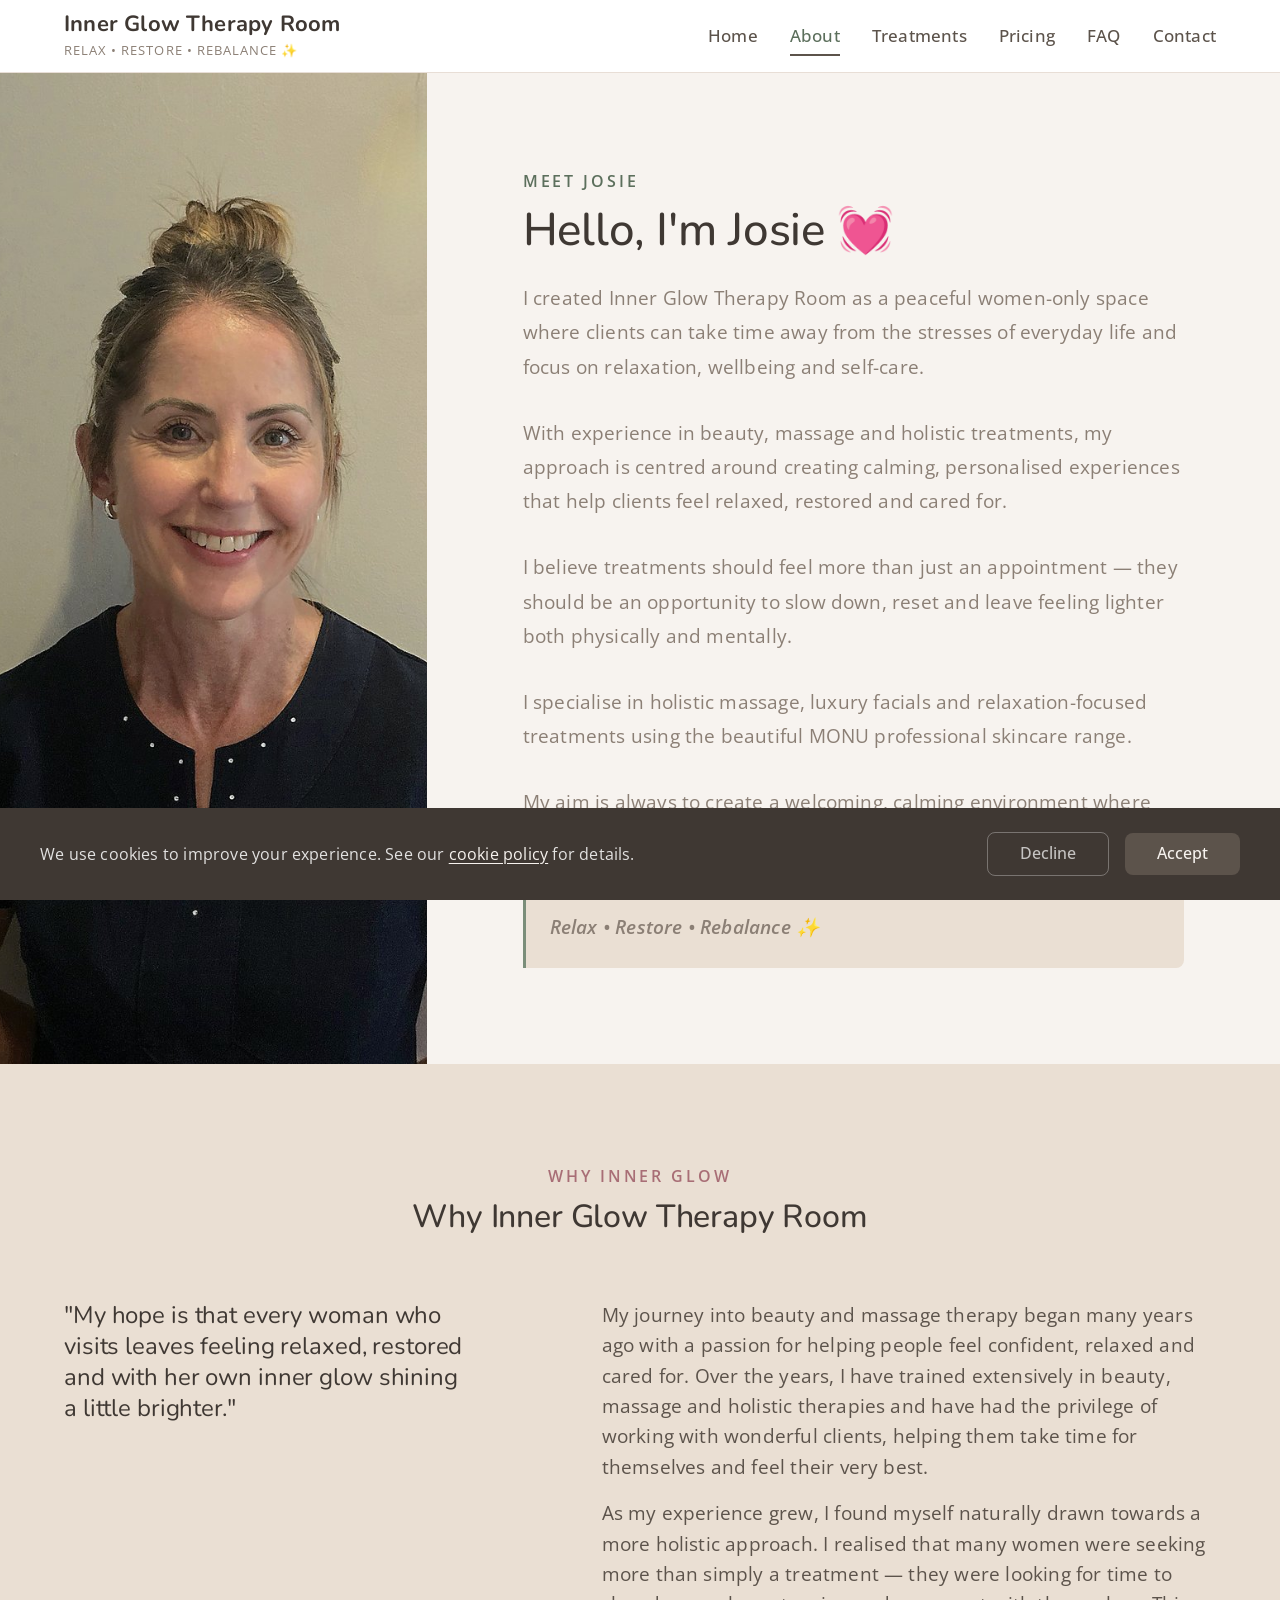
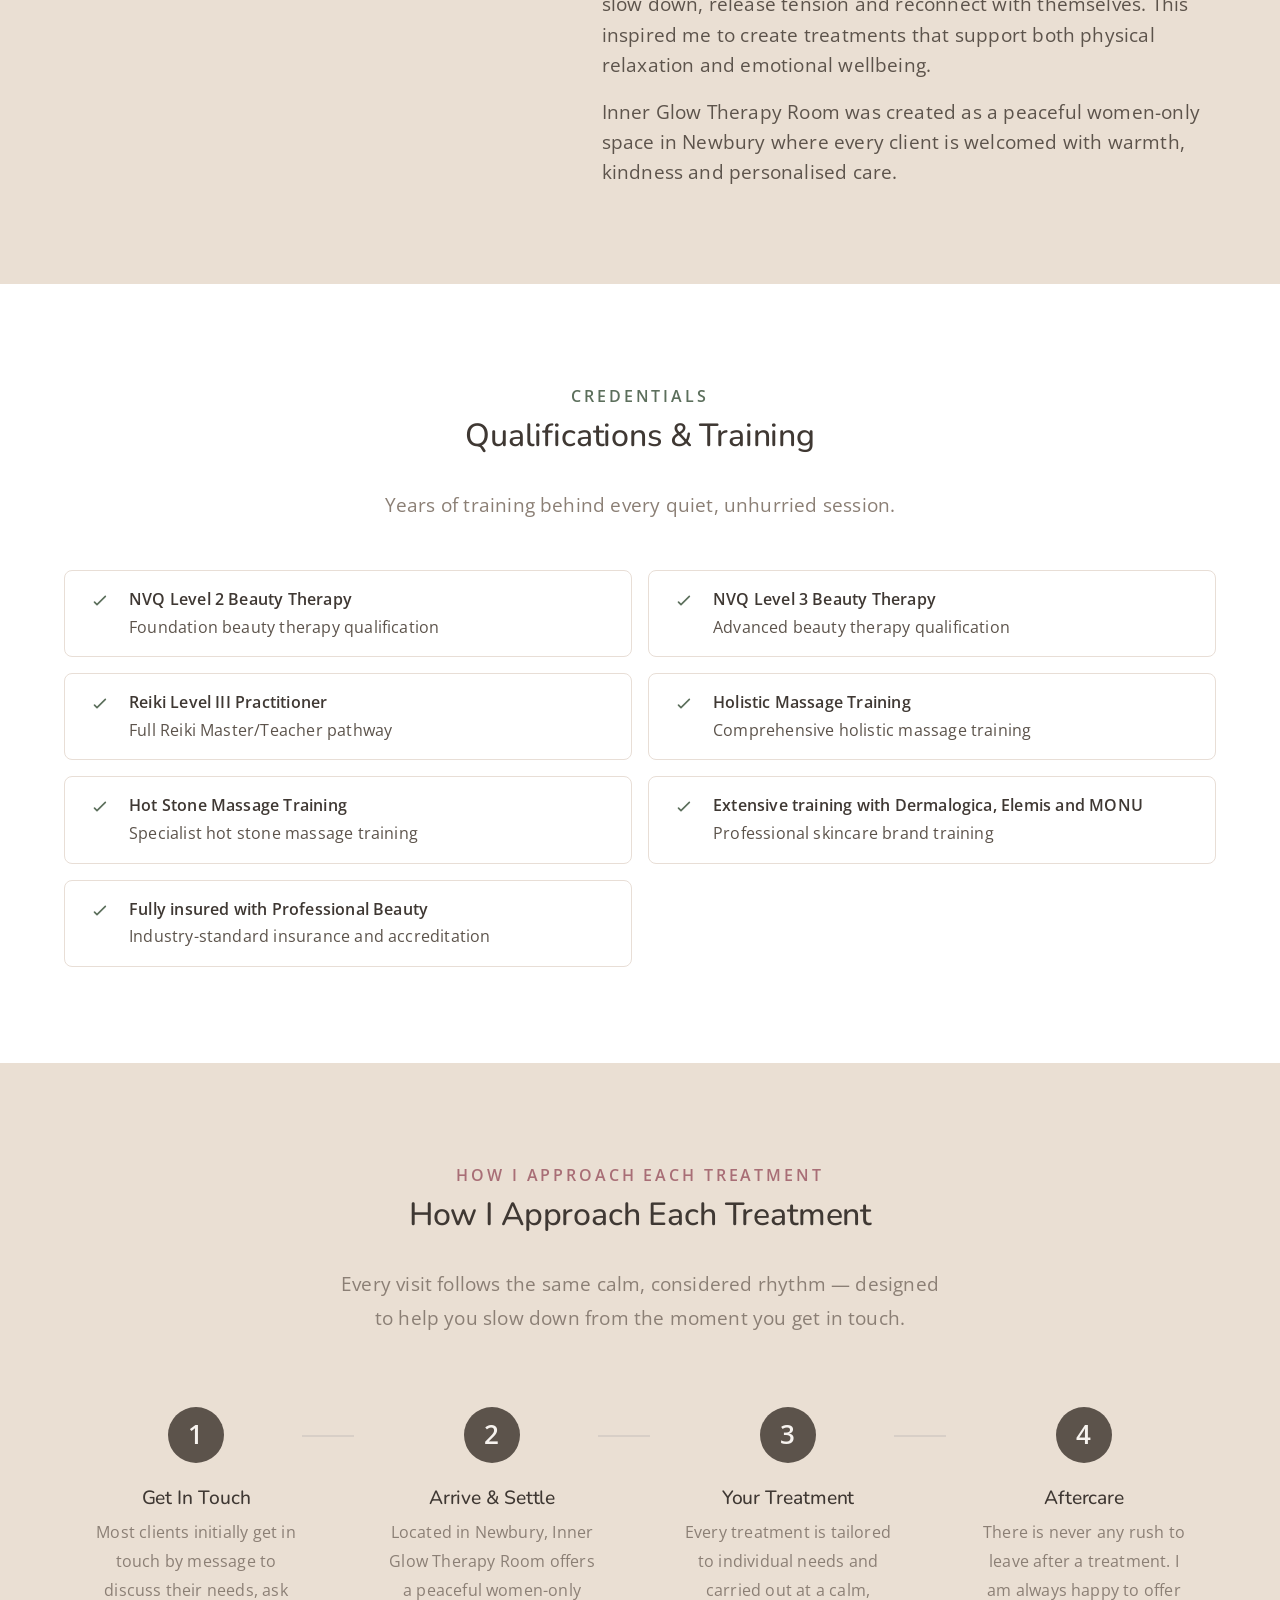
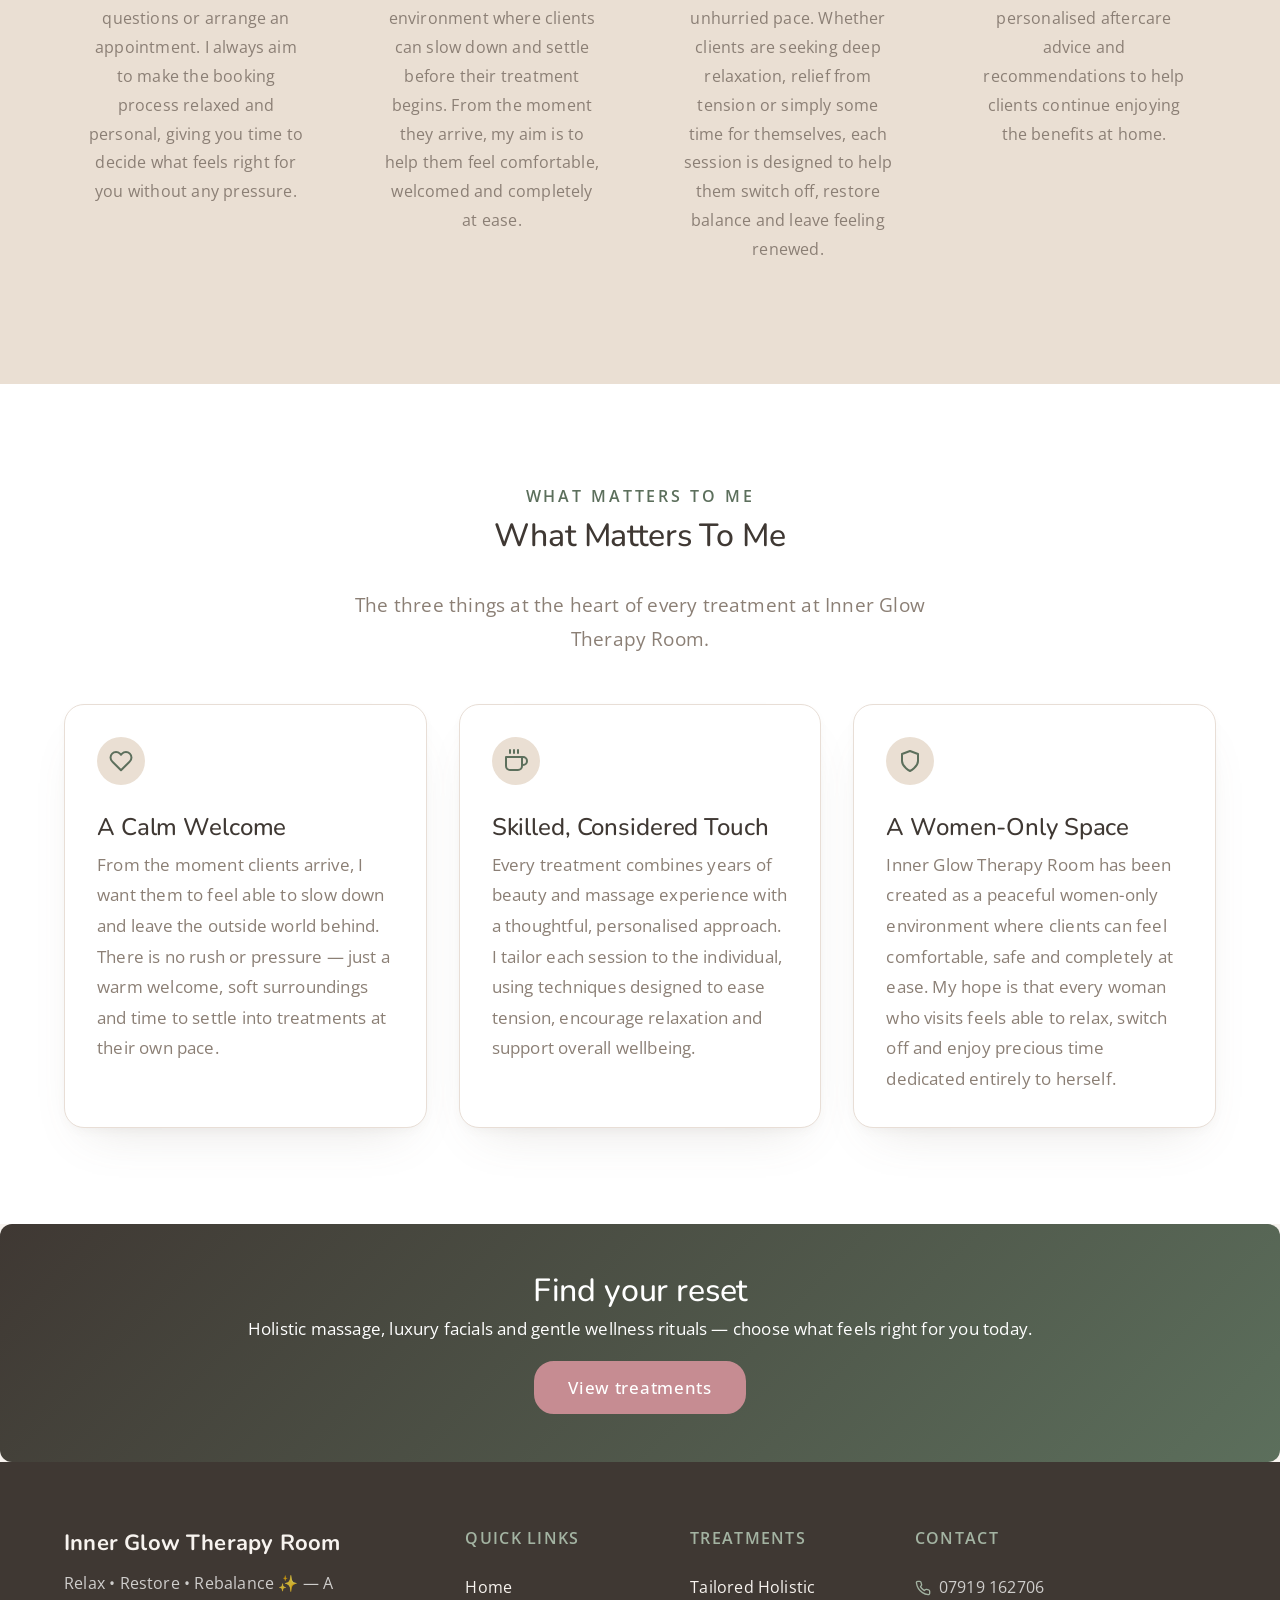
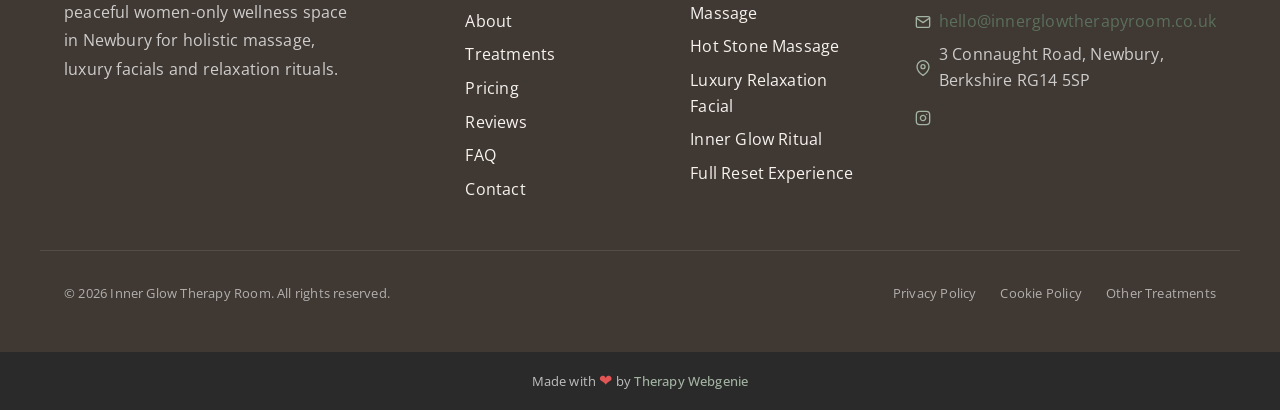
==== commit e1bdd958: "Add VerifiedPractitioner badge, review carousels + reviews page - Hero: VerifiedPractitioner pill ba" ====
--- a/about.html
+++ b/about.html
@@ -3,7 +3,7 @@
 <head>
   <meta charset="UTF-8">
   <meta name="viewport" content="width=device-width, initial-scale=1.0">
-  <meta name="description" content="Meet Josie and discover how Inner Glow Therapy Room offers personalised holistic massage, luxury facials and wellness treatments in a peaceful women-only space.">
+  <meta name="description" content="Meet Josie, founder of Inner Glow Therapy Room — a peaceful women-only wellness space in Newbury for holistic massage, luxury facials and wellness-focused treatments.">
   <meta name="robots" content="max-image-preview:large">
   <meta name="author" content="Inner Glow Therapy Room">
   <title>About — Inner Glow Therapy Room, Newbury</title>
@@ -320,6 +320,7 @@
           <a href="about.html" class="footer__link">About</a>
           <a href="treatments.html" class="footer__link">Treatments</a>
           <a href="pricing.html" class="footer__link">Pricing</a>
+          <a href="reviews.html" class="footer__link">Reviews</a>
           <a href="faq.html" class="footer__link">FAQ</a>
           <a href="contact.html" class="footer__link">Contact</a>
         </div>
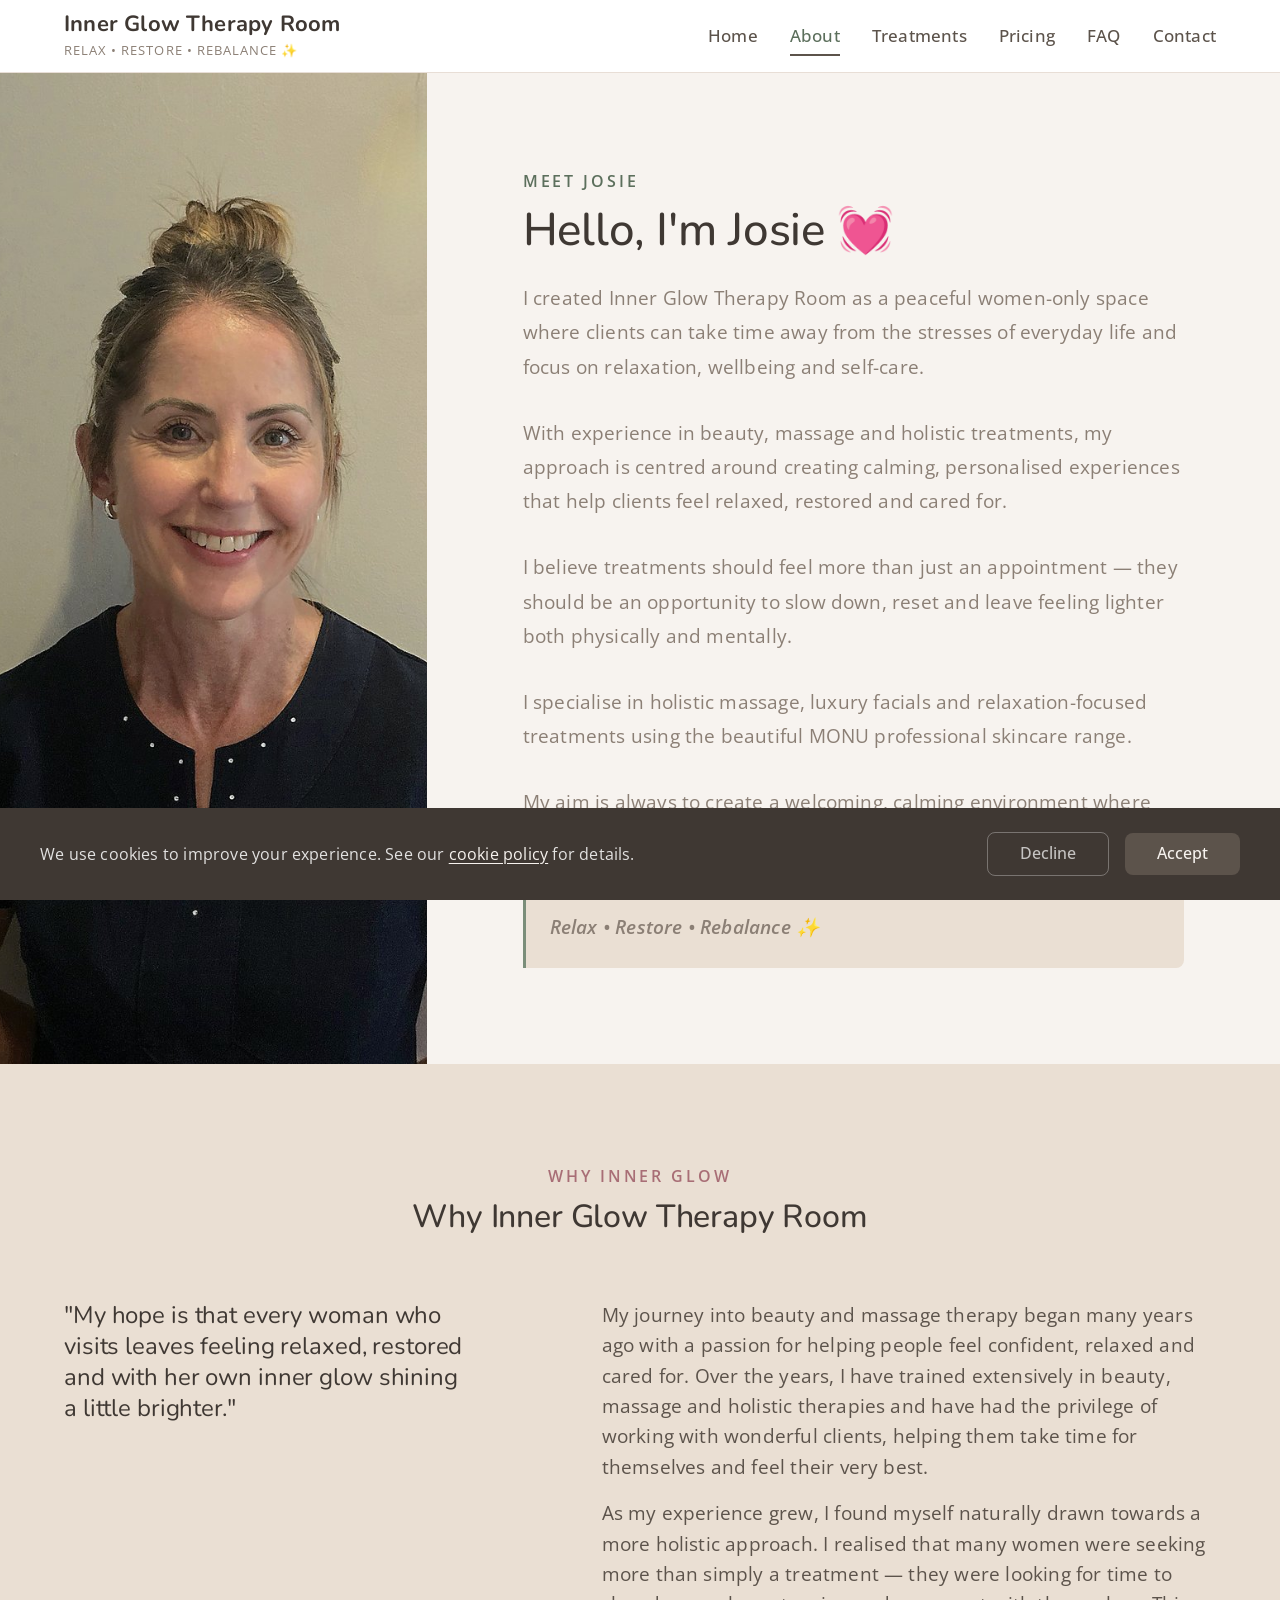
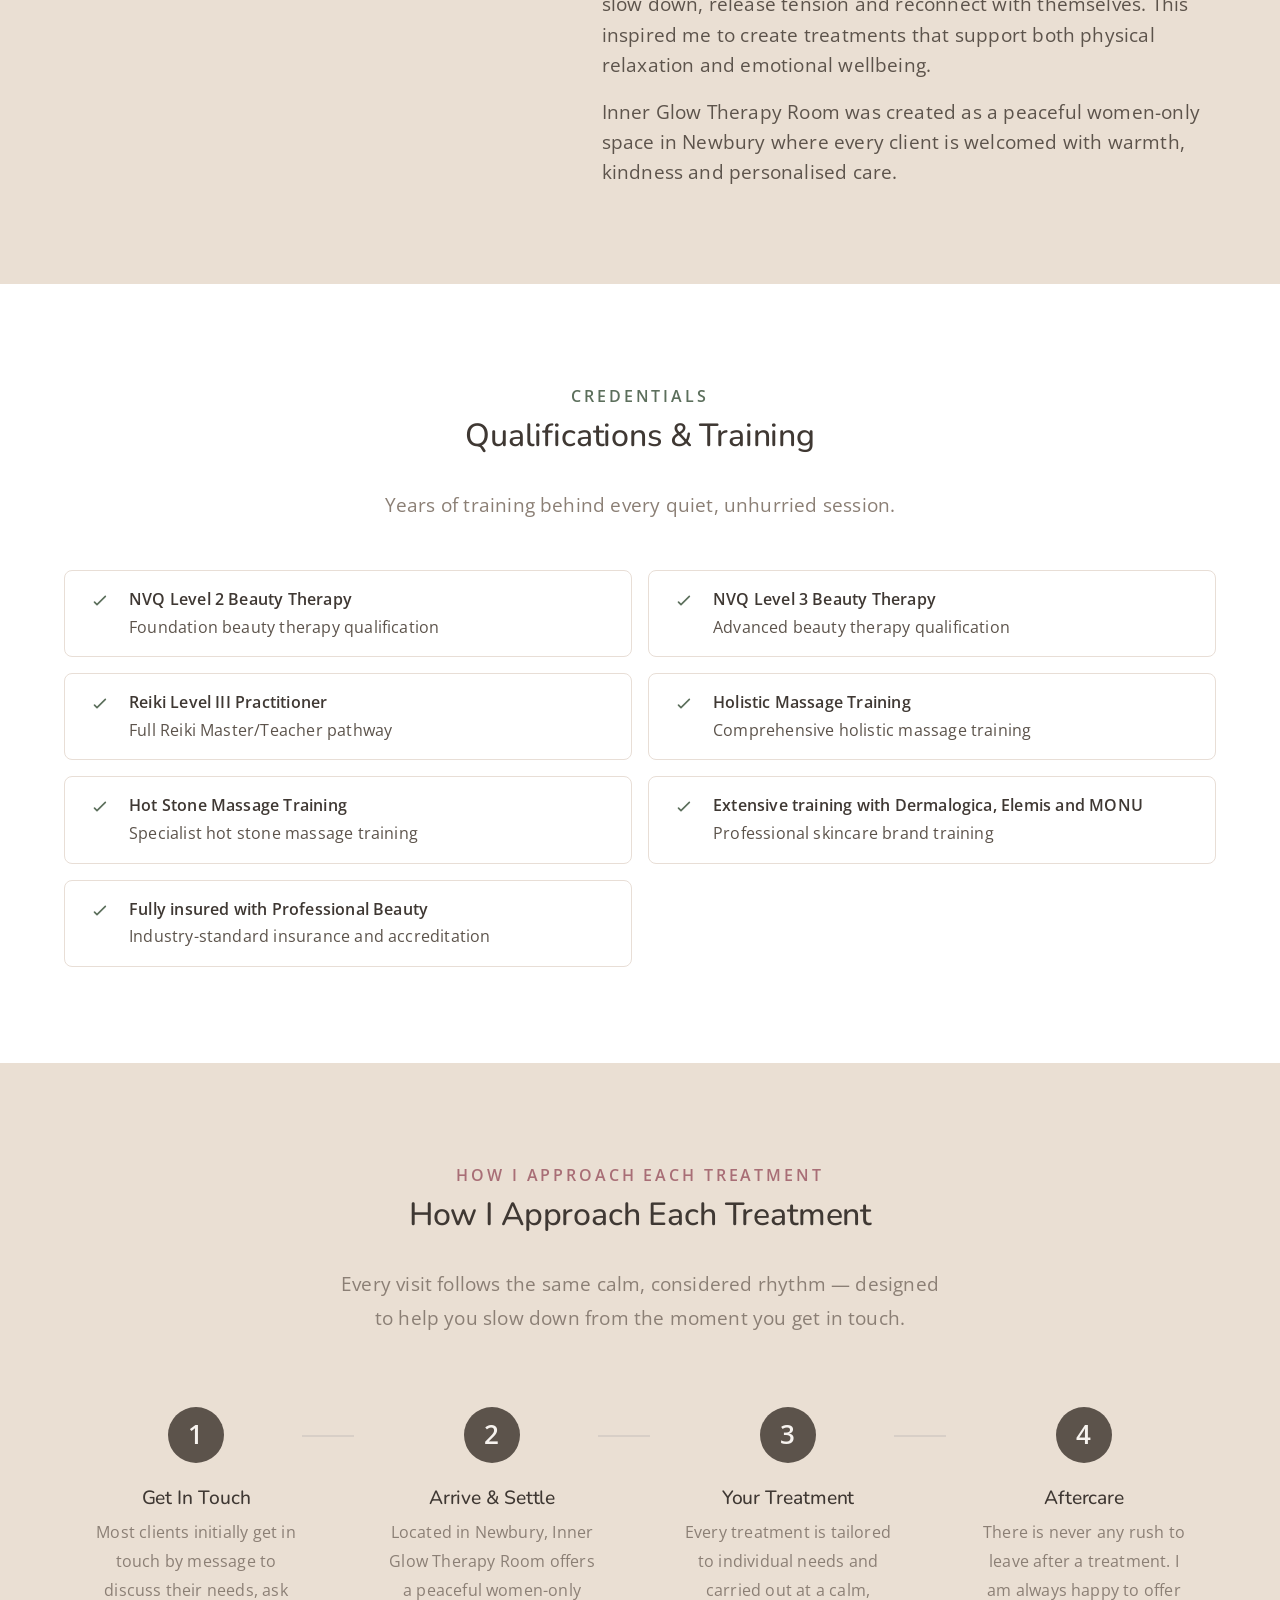
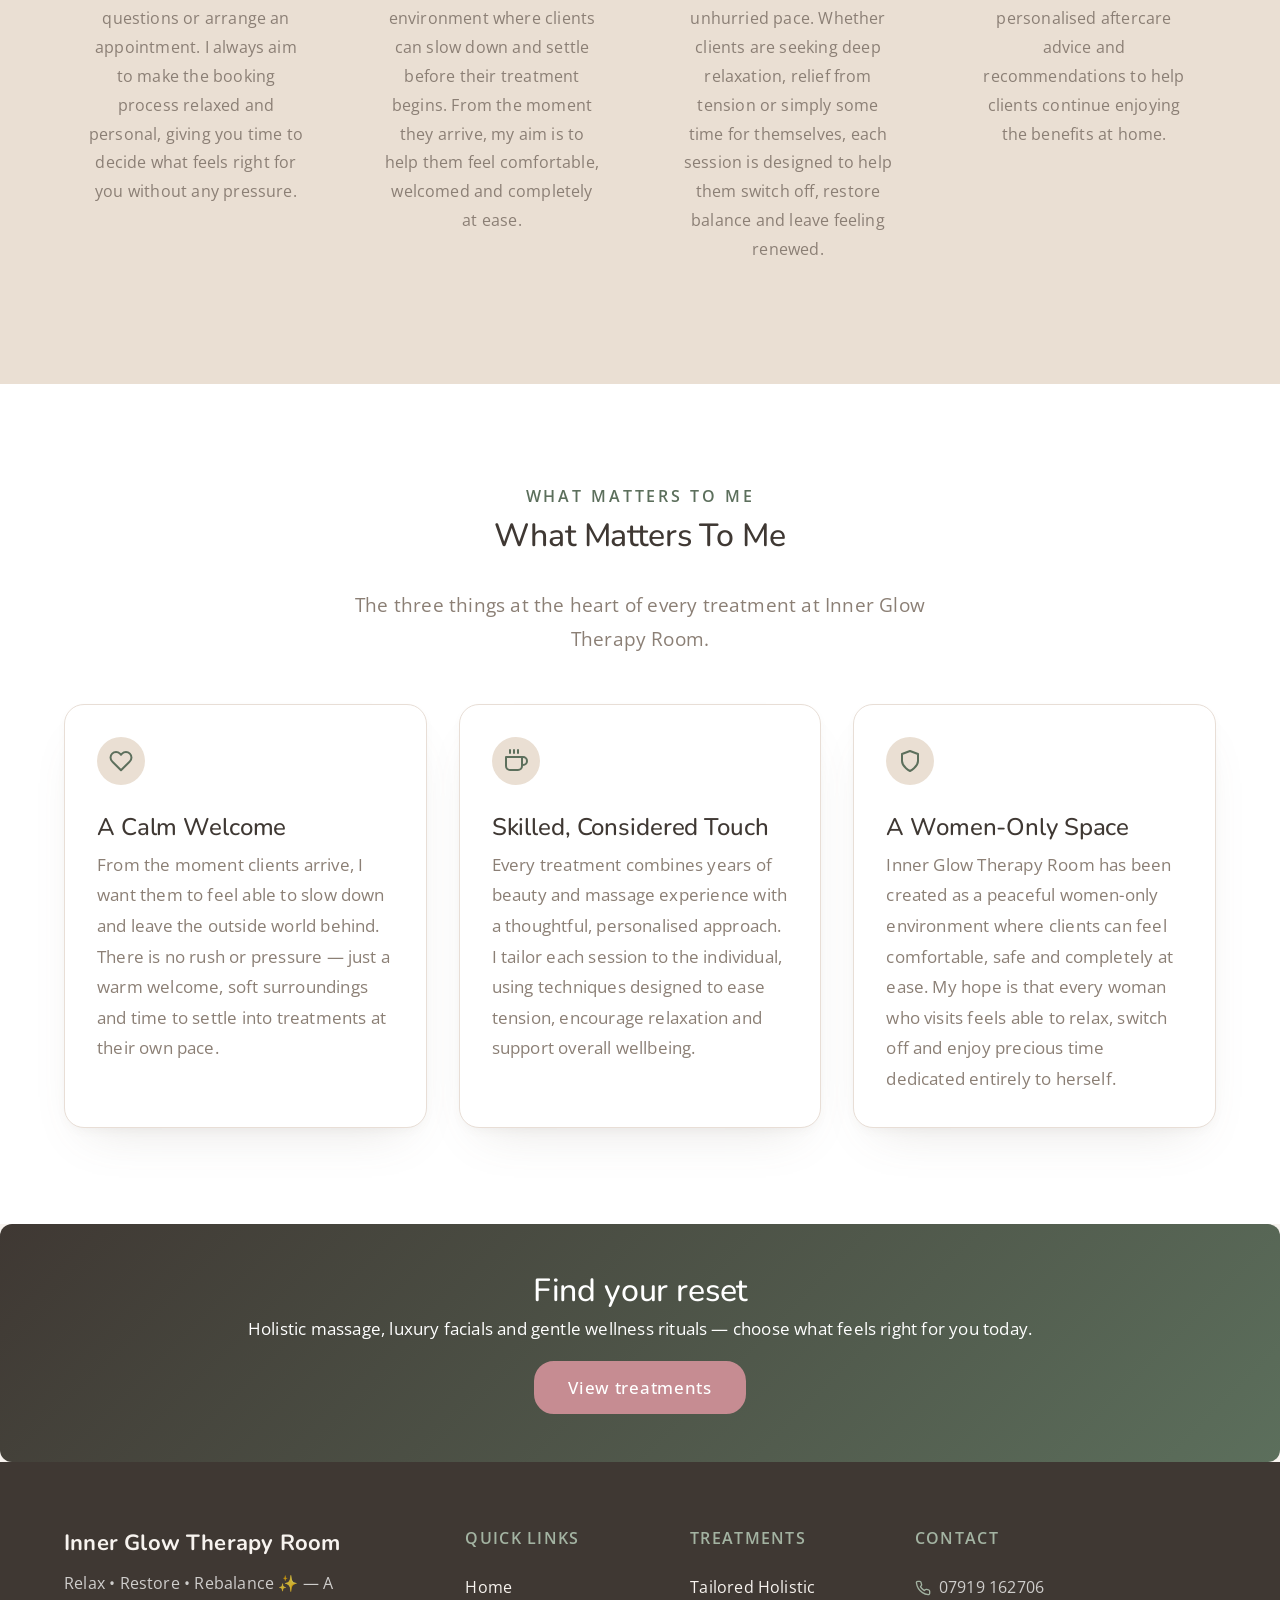
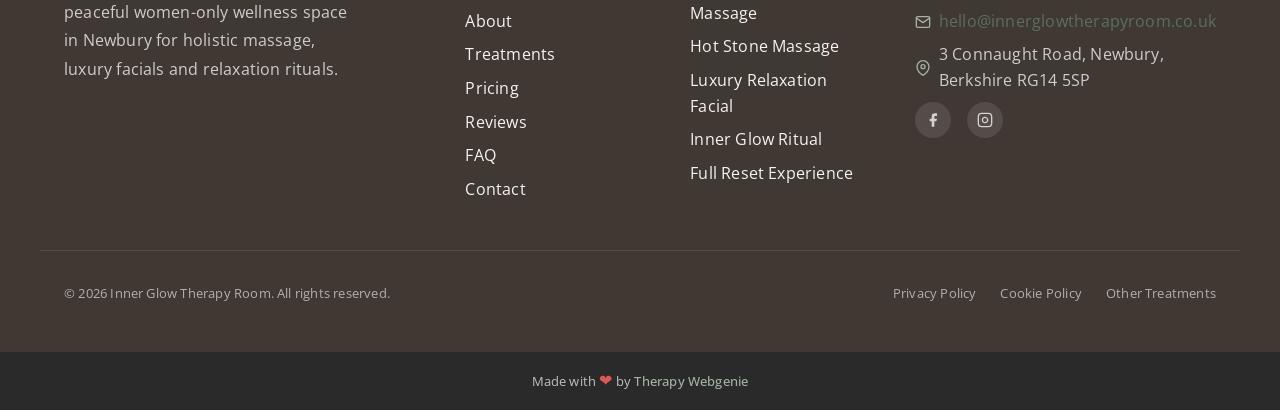
==== commit 53ed831b: "Footer: use the library social component, driven by the portal Her Instagram link was hand-built at " ====
--- a/about.html
+++ b/about.html
@@ -3,7 +3,7 @@
 <head>
   <meta charset="UTF-8">
   <meta name="viewport" content="width=device-width, initial-scale=1.0">
-  <meta name="description" content="Meet Josie, founder of Inner Glow Therapy Room — a peaceful women-only wellness space in Newbury for holistic massage, luxury facials and wellness-focused treatments.">
+  <meta name="description" content="Meet Josie and discover how Inner Glow Therapy Room offers personalised holistic massage, luxury facials and wellness treatments in a peaceful women-only space.">
   <meta name="robots" content="max-image-preview:large">
   <meta name="author" content="Inner Glow Therapy Room">
   <title>About — Inner Glow Therapy Room, Newbury</title>
@@ -21,11 +21,23 @@
   <link rel="preconnect" href="https://fonts.gstatic.com" crossorigin>
   <link rel="icon" href="images/favicon.png" type="image/png" sizes="96x96">
   <link rel="apple-touch-icon" href="images/apple-touch-icon.png">
-  <link rel="stylesheet" href="css/base.css?v=175">
-  <link rel="stylesheet" href="css/components.css?v=175">
-  <link rel="stylesheet" href="css/theme.css?v=175">
+  <link rel="stylesheet" href="css/base.css?v=176">
+  <link rel="stylesheet" href="css/components.css?v=176">
+  <link rel="stylesheet" href="css/theme.css?v=176">
   <!-- PROFILE:schema -->
-  <!-- /PROFILE:schema -->
+    <script type="application/ld+json">
+    {
+    "@context": "https://schema.org",
+    "@type": "LocalBusiness",
+    "url": "https://www.innerglowtherapyroom.co.uk",
+    "email": "bosca2000@hotmail.com",
+    "sameAs": [
+        "https://www.facebook.com/innerglowtherapyroom",
+        "https://www.instagram.com/innerglowtherapyroom"
+    ]
+}
+    </script>
+<!-- /PROFILE:schema -->
   <script type="application/ld+json">
   {
     "@context": "https://schema.org",
@@ -60,13 +72,13 @@
   <!-- SECTION: nav -->
   <nav class="nav" role="navigation" aria-label="Main navigation">
     <div class="container nav__inner">
-      <a href="index.html" class="nav__brand">
+      <a href="./" class="nav__brand">
         <!-- PROFILE:logo --><!-- /PROFILE:logo -->
         <span class="nav__name"><!-- PROFILE:site_title -->Inner Glow Therapy Room<!-- /PROFILE:site_title --></span>
         <span class="nav__title"><!-- PROFILE:site_slogan -->Relax • Restore • Rebalance ✨<!-- /PROFILE:site_slogan --></span>
       </a>
       <div class="nav__links">
-        <a href="index.html" class="nav__link">Home</a>
+        <a href="./" class="nav__link">Home</a>
         <a href="about.html" class="nav__link nav__link--active">About</a>
         <a href="treatments.html" class="nav__link">Treatments</a>
         <a href="pricing.html" class="nav__link">Pricing</a>
@@ -80,7 +92,7 @@
       </button>
     </div>
     <div class="nav__mobile" id="mobile-menu" role="menu">
-      <a href="index.html" class="nav__link" role="menuitem">Home</a>
+      <a href="./" class="nav__link" role="menuitem">Home</a>
       <a href="about.html" class="nav__link nav__link--active" role="menuitem">About</a>
       <a href="treatments.html" class="nav__link" role="menuitem">Treatments</a>
       <a href="pricing.html" class="nav__link" role="menuitem">Pricing</a>
@@ -316,7 +328,7 @@
       <div class="footer__col">
         <p class="footer__heading">Quick Links</p>
         <div class="footer__links">
-          <a href="index.html" class="footer__link">Home</a>
+          <a href="./" class="footer__link">Home</a>
           <a href="about.html" class="footer__link">About</a>
           <a href="treatments.html" class="footer__link">Treatments</a>
           <a href="pricing.html" class="footer__link">Pricing</a>
@@ -349,10 +361,9 @@
           <svg xmlns="http://www.w3.org/2000/svg" viewBox="0 0 24 24" fill="none" stroke="currentColor" stroke-width="2" stroke-linecap="round" stroke-linejoin="round"><path d="M21 10c0 7-9 13-9 13s-9-6-9-13a9 9 0 0 1 18 0z"></path><circle cx="12" cy="10" r="3"></circle></svg>
           <span>3 Connaught Road, Newbury, Berkshire RG14 5SP</span>
         </div>
-        <div class="footer__contact-item" style="margin-top: var(--space-md);">
-          <a href="https://www.instagram.com/innerglowtherapyroom" target="_blank" rel="noopener" aria-label="Inner Glow Therapy Room on Instagram" style="display:inline-flex;">
-            <svg xmlns="http://www.w3.org/2000/svg" width="22" height="22" viewBox="0 0 24 24" fill="none" stroke="currentColor" stroke-width="2" stroke-linecap="round" stroke-linejoin="round"><rect x="2" y="2" width="20" height="20" rx="5" ry="5"></rect><path d="M16 11.37A4 4 0 1 1 12.63 8 4 4 0 0 1 16 11.37z"></path><line x1="17.5" y1="6.5" x2="17.51" y2="6.5"></line></svg>
-          </a>
+        <div class="footer__social">
+          <!-- PROFILE:social_facebook --><a href="https://www.facebook.com/innerglowtherapyroom" aria-label="Facebook" target="_blank" rel="noopener noreferrer"><svg viewBox="0 0 24 24" fill="currentColor" aria-hidden="true"><path d="M18 2h-3a5 5 0 0 0-5 5v3H7v4h3v8h4v-8h3l1-4h-4V7a1 1 0 0 1 1-1h3z"/></svg></a><!-- /PROFILE:social_facebook -->
+          <!-- PROFILE:social_instagram --><a href="https://www.instagram.com/innerglowtherapyroom" aria-label="Instagram" target="_blank" rel="noopener noreferrer"><svg viewBox="0 0 24 24" fill="none" stroke="currentColor" stroke-width="2" aria-hidden="true"><rect x="2" y="2" width="20" height="20" rx="5" ry="5"/><path d="M16 11.37A4 4 0 1 1 12.63 8 4 4 0 0 1 16 11.37z"/><line x1="17.5" y1="6.5" x2="17.51" y2="6.5"/></svg></a><!-- /PROFILE:social_instagram -->
         </div>
       </div>
     </div>
--- a/css/theme.css
+++ b/css/theme.css
@@ -490,3 +490,53 @@
 }
 
 /* === END BACKFILL === */
+
+/* =============================================
+   Homepage hero (hero--image): left-aligned text,
+   image kept vibrant on the right, ticks on one row (desktop)
+   ============================================= */
+
+/* Left-align the hero content */
+.hero--image .hero__inner {
+  justify-items: start;
+}
+.hero--image .hero__content {
+  text-align: left;
+  margin-left: 0;
+  margin-right: auto;
+}
+.hero--image .hero__text {
+  margin-left: 0;
+  margin-right: 0;
+}
+.hero--image .hero__actions,
+.hero--image .hero__ticks {
+  justify-content: flex-start;
+}
+.hero--image .hero__badge {
+  text-align: left;
+}
+
+/* Overlay: darker on the left (behind the text), clearing to the right
+   so the right-hand side of the photo stays bright and vibrant. */
+.hero--image::before {
+  background: linear-gradient(90deg,
+    rgba(0,0,0,0.62) 0%,
+    rgba(0,0,0,0.45) 32%,
+    rgba(0,0,0,0.15) 62%,
+    rgba(0,0,0,0) 100%);
+}
+
+@media (min-width: 768px) {
+  /* Keep the three pills on a single row on desktop */
+  .hero--image .hero__ticks {
+    flex-wrap: nowrap;
+  }
+}
+
+@media (max-width: 767px) {
+  /* On mobile the text spans full width, so use an even overlay for legibility */
+  .hero--image::before {
+    background: linear-gradient(180deg, rgba(0,0,0,0.55) 0%, rgba(0,0,0,0.5) 100%);
+  }
+}
